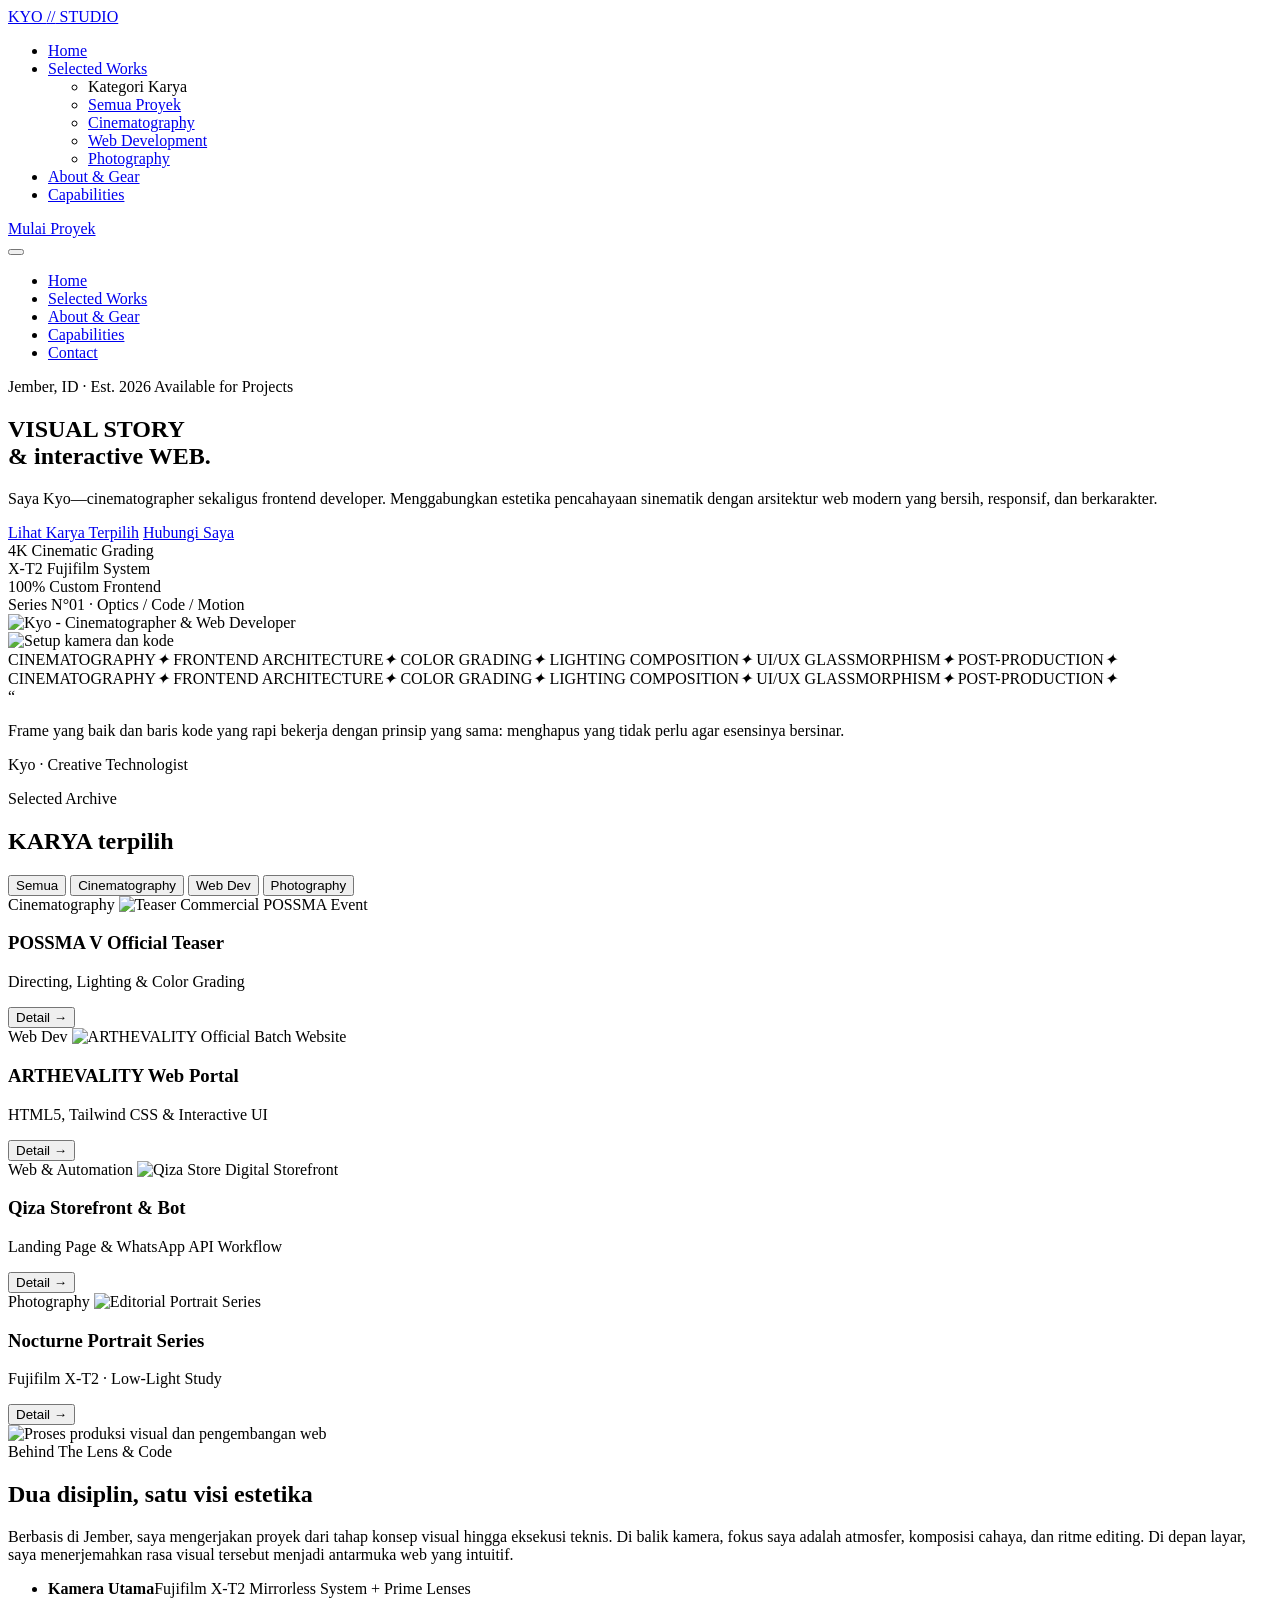
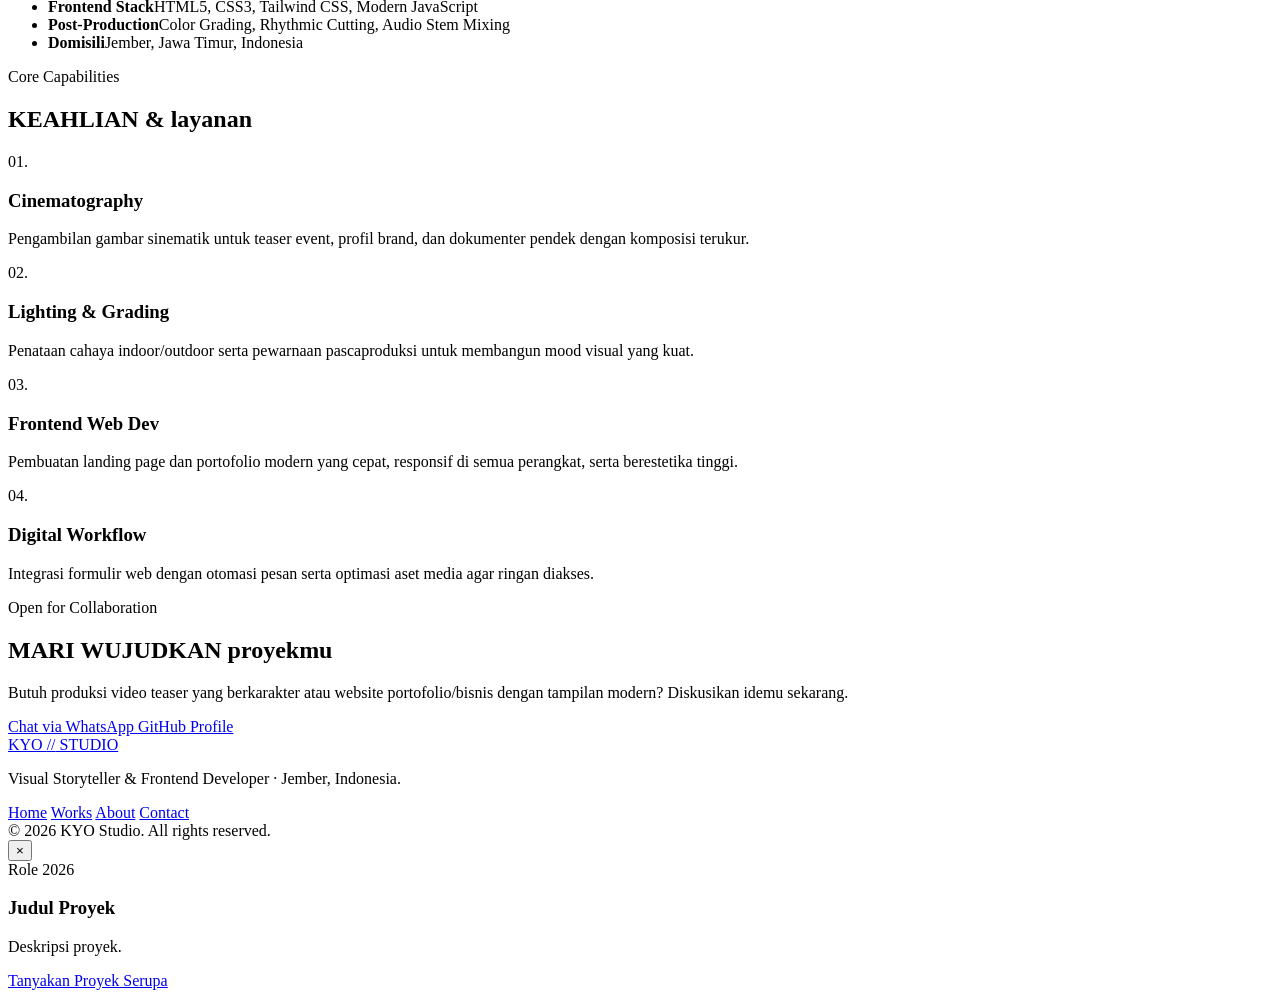
==== index.html @ a4c57d9c "Update index.html" ====
<!DOCTYPE html>
<html lang="id" class="scroll-smooth">
<head>
    <meta charset="UTF-8">
    <meta name="viewport" content="width=device-width, initial-scale=1.0">
    <title>KYO — Cinematographer &amp; Frontend Developer</title>
    <meta name="description" content="Portofolio resmi Kyo. Visual storyteller, sinematografer, dan frontend web developer berbasis di Jember, Indonesia.">
    <meta name="theme-color" content="#1e293b">

    <!-- Google Fonts: Anton, Cormorant Garamond, Plus Jakarta Sans & Space Mono -->
    <link rel="preconnect" href="https://fonts.googleapis.com">
    <link rel="preconnect" href="https://fonts.gstatic.com" crossorigin>
    <link href="https://fonts.googleapis.com/css2?family=Anton&family=Cormorant+Garamond:ital,wght@0,500;0,600;1,500&family=Plus+Jakarta+Sans:wght@300;400;500;600;700&family=Space+Mono:wght@400;700&display=swap" rel="stylesheet">
    
    <link rel="stylesheet" href="assets/style.css">
</head>
<body>

    <!-- Scroll Progress -->
    <div class="scroll-progress" id="scrollProgress" aria-hidden="true"></div>

    <!-- HEADER (Editorial Dropdown + Glassmorphism) -->
    <header class="site-header" id="siteHeader">
        <div class="container header-inner">
            <a href="#home" class="brand">KYO <span>//</span> STUDIO</a>

            <nav class="main-nav" aria-label="Navigasi Utama">
                <ul class="nav-list">
                    <li class="nav-item"><a class="nav-link" href="#home">Home</a></li>
                    <li class="nav-item has-drop">
                        <a class="nav-link" href="#works" aria-haspopup="true">Selected Works <span class="caret"></span></a>
                        <ul class="dropdown">
                            <li class="drop-label">Kategori Karya</li>
                            <li><a href="#works" data-filter-link="all">Semua Proyek</a></li>
                            <li><a href="#works" data-filter-link="cinema">Cinematography</a></li>
                            <li><a href="#works" data-filter-link="web">Web Development</a></li>
                            <li><a href="#works" data-filter-link="photo">Photography</a></li>
                        </ul>
                    </li>
                    <li class="nav-item"><a class="nav-link" href="#about">About &amp; Gear</a></li>
                    <li class="nav-item"><a class="nav-link" href="#capabilities">Capabilities</a></li>
                </ul>
                <a href="#contact" class="nav-cta">Mulai Proyek</a>
            </nav>

            <button class="menu-toggle" id="menuToggle" aria-label="Buka menu" aria-expanded="false">
                <span class="bar"></span><span class="bar"></span><span class="bar"></span>
            </button>
        </div>
    </header>

    <!-- MOBILE NAV -->
    <nav class="mobile-nav" id="mobileNav" aria-label="Navigasi Mobile">
        <ul>
            <li><a class="m-link" href="#home">Home</a></li>
            <li><a class="m-link" href="#works">Selected Works</a></li>
            <li><a class="m-link" href="#about">About &amp; Gear</a></li>
            <li><a class="m-link" href="#capabilities">Capabilities</a></li>
            <li><a class="m-link" href="#contact">Contact</a></li>
        </ul>
    </nav>

    <main>
        <!-- HERO SECTION (Perpaduan Editorial Split Lumen + Bold Display HYPRLUV) -->
        <section class="hero" id="home">
            <div class="container hero-grid">
                <div class="hero-copy-col reveal">
                    <div class="hero-badges">
                        <span class="eyebrow">Jember, ID &middot; Est. 2026</span>
                        <span class="sticker">Available for Projects</span>
                    </div>

                    <h1 class="hero-title">
                        VISUAL <span class="accent-fill">STORY</span><br>
                        <span class="editorial-italic">&amp; interactive</span> WEB.
                    </h1>

                    <p class="lede hero-desc">
                        Saya Kyo—cinematographer sekaligus frontend developer. Menggabungkan estetika pencahayaan sinematik dengan arsitektur web modern yang bersih, responsif, dan berkarakter.
                    </p>

                    <div class="hero-actions">
                        <a href="#works" class="btn btn-solid">Lihat Karya Terpilih</a>
                        <a href="#contact" class="btn btn-ghost">Hubungi Saya</a>
                    </div>

                    <div class="hero-stats">
                        <div class="stat-item">
                            <span class="stat-num">4K</span>
                            <span class="stat-label">Cinematic Grading</span>
                        </div>
                        <div class="stat-item">
                            <span class="stat-num">X-T2</span>
                            <span class="stat-label">Fujifilm System</span>
                        </div>
                        <div class="stat-item">
                            <span class="stat-num">100%</span>
                            <span class="stat-label">Custom Frontend</span>
                        </div>
                    </div>
                </div>

                <!-- Overlapping Dual Frame ala Lumen // 80 -->
                <div class="hero-visual reveal">
                    <span class="hero-meta">Series N&deg;01 &middot; Optics / Code / Motion</span>
                    <div class="frame hero-img-main glass-panel">
                        <img src="images/profile.jpg" alt="Kyo - Cinematographer & Web Developer" loading="eager"
                             onerror="this.onerror=null;this.src='https://images.unsplash.com/photo-1507003211169-0a1dd7228f2d?auto=format&fit=crop&w=800&q=80'">
                    </div>
                    <div class="frame hero-img-detail glass-panel">
                        <img src="images/gear-detail.jpg" alt="Setup kamera dan kode" loading="lazy"
                             onerror="this.onerror=null;this.src='https://images.unsplash.com/photo-1516035069371-29a1b244cc32?auto=format&fit=crop&w=600&q=80'">
                    </div>
                </div>
            </div>

            <!-- Bold Marquee Ticker ala HYPRLUV -->
            <div class="marquee" aria-hidden="true">
                <div class="marquee-track">
                    <div class="marquee-group">
                        <span>CINEMATOGRAPHY</span><i>&#10022;</i>
                        <span>FRONTEND ARCHITECTURE</span><i>&#10022;</i>
                        <span>COLOR GRADING</span><i>&#10022;</i>
                        <span>LIGHTING COMPOSITION</span><i>&#10022;</i>
                        <span>UI/UX GLASSMORPHISM</span><i>&#10022;</i>
                        <span>POST-PRODUCTION</span><i>&#10022;</i>
                    </div>
                    <div class="marquee-group">
                        <span>CINEMATOGRAPHY</span><i>&#10022;</i>
                        <span>FRONTEND ARCHITECTURE</span><i>&#10022;</i>
                        <span>COLOR GRADING</span><i>&#10022;</i>
                        <span>LIGHTING COMPOSITION</span><i>&#10022;</i>
                        <span>UI/UX GLASSMORPHISM</span><i>&#10022;</i>
                        <span>POST-PRODUCTION</span><i>&#10022;</i>
                    </div>
                </div>
            </div>
        </section>

        <!-- PHILOSOPHY QUOTE OVER DIAGONAL BAND (Lumen // 80) -->
        <section class="band band-quote">
            <div class="container reveal">
                <span class="quote-mark">&ldquo;</span>
                <p class="big-quote">
                    Frame yang baik dan baris kode yang rapi bekerja dengan prinsip yang sama: <span class="editorial-italic highlight-text">menghapus yang tidak perlu agar esensinya bersinar.</span>
                </p>
                <p class="quote-attr">Kyo &middot; Creative Technologist</p>
            </div>
        </section>

        <!-- SELECTED WORKS / SHOWCASE -->
        <section class="section" id="works">
            <div class="container">
                <div class="section-head reveal">
                    <div>
                        <span class="eyebrow">Selected Archive</span>
                        <h2 class="section-title">KARYA <span class="editorial-italic">terpilih</span></h2>
                    </div>

                    <!-- Filter Tabs -->
                    <div class="filters" role="tablist" aria-label="Filter karya">
                        <button class="chip is-active" data-filter="all" role="tab" aria-selected="true">Semua</button>
                        <button class="chip" data-filter="cinema" role="tab" aria-selected="false">Cinematography</button>
                        <button class="chip" data-filter="web" role="tab" aria-selected="false">Web Dev</button>
                        <button class="chip" data-filter="photo" role="tab" aria-selected="false">Photography</button>
                    </div>
                </div>

                <div class="product-grid" id="worksGrid">
                    <!-- Karya 1 -->
                    <article class="product-card glass-card reveal" data-cat="cinema">
                        <div class="frame">
                            <span class="card-badge">Cinematography</span>
                            <img src="images/project-teaser.jpg" alt="Teaser Commercial POSSMA Event" loading="lazy"
                                 onerror="this.onerror=null;this.src='https://images.unsplash.com/photo-1536240478700-b869070f9279?auto=format&fit=crop&w=900&q=80'">
                        </div>
                        <div class="product-info">
                            <div>
                                <h3 class="product-name">POSSMA V Official Teaser</h3>
                                <p class="product-cat">Directing, Lighting &amp; Color Grading</p>
                            </div>
                            <button class="detail-btn" data-title="POSSMA V Official Teaser" data-role="Director of Photography &amp; Editor" data-year="2026" data-desc="Produksi video promosi sinematik untuk Pekan Olahraga dan Seni Santri Ma'had. Menggunakan pencahayaan kontras tinggi dan color grading moody.">Detail &rarr;</button>
                        </div>
                    </article>

                    <!-- Karya 2 -->
                    <article class="product-card glass-card reveal" data-cat="web">
                        <div class="frame">
                            <span class="card-badge">Web Dev</span>
                            <img src="images/project-web.jpg" alt="ARTHEVALITY Official Batch Website" loading="lazy"
                                 onerror="this.onerror=null;this.src='https://images.unsplash.com/photo-1555066931-4365d14bab8c?auto=format&fit=crop&w=900&q=80'">
                        </div>
                        <div class="product-info">
                            <div>
                                <h3 class="product-name">ARTHEVALITY Web Portal</h3>
                                <p class="product-cat">HTML5, Tailwind CSS &amp; Interactive UI</p>
                            </div>
                            <button class="detail-btn" data-title="ARTHEVALITY Web Portal" data-role="Lead Frontend Developer" data-year="2026" data-desc="Website resmi angkatan ke-8 MANPK Jember. Dibangun dengan layout responsif cepat, galeri interaktif, dan tipografi editorial.">Detail &rarr;</button>
                        </div>
                    </article>

                    <!-- Karya 3 -->
                    <article class="product-card glass-card reveal" data-cat="web">
                        <div class="frame">
                            <span class="card-badge">Web &amp; Automation</span>
                            <img src="images/project-qiza.jpg" alt="Qiza Store Digital Storefront" loading="lazy"
                                 onerror="this.onerror=null;this.src='https://images.unsplash.com/photo-1526374965328-7f61d4dc18c5?auto=format&fit=crop&w=900&q=80'">
                        </div>
                        <div class="product-info">
                            <div>
                                <h3 class="product-name">Qiza Storefront &amp; Bot</h3>
                                <p class="product-cat">Landing Page &amp; WhatsApp API Workflow</p>
                            </div>
                            <button class="detail-btn" data-title="Qiza Storefront &amp; Bot" data-role="Fullstack Web &amp; Automation" data-year="2026" data-desc="Platform etalase produk digital dengan sistem formulir pemesanan yang terhubung langsung ke otomasi WhatsApp Bot.">Detail &rarr;</button>
                        </div>
                    </article>

                    <!-- Karya 4 -->
                    <article class="product-card glass-card reveal" data-cat="photo">
                        <div class="frame">
                            <span class="card-badge">Photography</span>
                            <img src="images/project-photo.jpg" alt="Editorial Portrait Series" loading="lazy"
                                 onerror="this.onerror=null;this.src='https://images.unsplash.com/photo-1516035069371-29a1b244cc32?auto=format&fit=crop&w=900&q=80'">
                        </div>
                        <div class="product-info">
                            <div>
                                <h3 class="product-name">Nocturne Portrait Series</h3>
                                <p class="product-cat">Fujifilm X-T2 &middot; Low-Light Study</p>
                            </div>
                            <button class="detail-btn" data-title="Nocturne Portrait Series" data-role="Photographer &amp; Retoucher" data-year="2026" data-desc="Eksplorasi pencahayaan dramatis pada malam hari menggunakan simulasi film Fujifilm X-T2 tanpa lampu kilat berlebih.">Detail &rarr;</button>
                        </div>
                    </article>
                </div>
            </div>
        </section>

        <!-- ABOUT & SPLIT FEATURE (Lumen // 80) -->
        <section class="band band-about" id="about">
            <div class="container split">
                <div class="frame split-frame glass-panel reveal">
                    <img src="images/studio-work.jpg" alt="Proses produksi visual dan pengembangan web" loading="lazy"
                         onerror="this.onerror=null;this.src='https://images.unsplash.com/photo-1498050108023-c5249f4df085?auto=format&fit=crop&w=900&q=80'">
                </div>
                <div class="split-content reveal">
                    <span class="eyebrow">Behind The Lens &amp; Code</span>
                    <h2 class="section-title">Dua disiplin, <span class="editorial-italic">satu visi estetika</span></h2>
                    <p class="lede">
                        Berbasis di Jember, saya mengerjakan proyek dari tahap konsep visual hingga eksekusi teknis. Di balik kamera, fokus saya adalah atmosfer, komposisi cahaya, dan ritme editing. Di depan layar, saya menerjemahkan rasa visual tersebut menjadi antarmuka web yang intuitif.
                    </p>

                    <ul class="provenance-list">
                        <li><strong>Kamera Utama</strong><span>Fujifilm X-T2 Mirrorless System + Prime Lenses</span></li>
                        <li><strong>Frontend Stack</strong><span>HTML5, CSS3, Tailwind CSS, Modern JavaScript</span></li>
                        <li><strong>Post-Production</strong><span>Color Grading, Rhythmic Cutting, Audio Stem Mixing</span></li>
                        <li><strong>Domisili</strong><span>Jember, Jawa Timur, Indonesia</span></li>
                    </ul>
                </div>
            </div>
        </section>

        <!-- CAPABILITIES 4-COLUMN STRIP (Lumen Materials Grid + HYPRLUV Border Style) -->
        <section class="section" id="capabilities">
            <div class="container">
                <div class="section-head reveal">
                    <div>
                        <span class="eyebrow">Core Capabilities</span>
                        <h2 class="section-title">KEAHLIAN <span class="editorial-italic">&amp; layanan</span></h2>
                    </div>
                </div>

                <div class="materials-grid glass-panel reveal">
                    <div class="material-cell">
                        <span class="material-num">01.</span>
                        <h3>Cinematography</h3>
                        <p>Pengambilan gambar sinematik untuk teaser event, profil brand, dan dokumenter pendek dengan komposisi terukur.</p>
                    </div>
                    <div class="material-cell">
                        <span class="material-num">02.</span>
                        <h3>Lighting &amp; Grading</h3>
                        <p>Penataan cahaya indoor/outdoor serta pewarnaan pascaproduksi untuk membangun mood visual yang kuat.</p>
                    </div>
                    <div class="material-cell">
                        <span class="material-num">03.</span>
                        <h3>Frontend Web Dev</h3>
                        <p>Pembuatan landing page dan portofolio modern yang cepat, responsif di semua perangkat, serta berestetika tinggi.</p>
                    </div>
                    <div class="material-cell">
                        <span class="material-num">04.</span>
                        <h3>Digital Workflow</h3>
                        <p>Integrasi formulir web dengan otomasi pesan serta optimasi aset media agar ringan diakses.</p>
                    </div>
                </div>
            </div>
        </section>

        <!-- CONTACT SECTION -->
        <section class="section" id="contact">
            <div class="container">
                <div class="contact-box glass-panel reveal">
                    <span class="sticker">Open for Collaboration</span>
                    <h2 class="contact-title">MARI WUJUDKAN <span class="editorial-italic">proyekmu</span></h2>
                    <p class="lede contact-desc">
                        Butuh produksi video teaser yang berkarakter atau website portofolio/bisnis dengan tampilan modern? Diskusikan idemu sekarang.
                    </p>
                    <div class="contact-actions">
                        <a href="https://wa.me/6281234567890?text=Halo%20Kyo%2C%20saya%20tertarik%20untuk%20berkolaborasi" target="_blank" rel="noopener" class="btn btn-solid">
                            Chat via WhatsApp
                        </a>
                        <a href="https://github.com/Rizztechno" target="_blank" rel="noopener" class="btn btn-ghost">
                            GitHub Profile
                        </a>
                    </div>
                </div>
            </div>
        </section>
    </main>

    <!-- FOOTER -->
    <footer class="site-footer">
        <div class="container footer-inner">
            <div class="footer-brand">
                <a href="#home" class="brand">KYO <span>//</span> STUDIO</a>
                <p>Visual Storyteller &amp; Frontend Developer &middot; Jember, Indonesia.</p>
            </div>
            <div class="footer-links">
                <a href="#home">Home</a>
                <a href="#works">Works</a>
                <a href="#about">About</a>
                <a href="#contact">Contact</a>
            </div>
            <div class="footer-copy">
                &copy; <span id="year"></span> KYO Studio. All rights reserved.
            </div>
        </div>
    </footer>

    <!-- MODAL DETAIL PROYEK -->
    <div class="modal-backdrop" id="projectModal" aria-hidden="true">
        <div class="modal-card glass-panel" role="dialog" aria-modal="true" aria-labelledby="modalTitle">
            <button class="modal-close" id="modalClose" aria-label="Tutup detail">&times;</button>
            <div class="modal-meta">
                <span class="eyebrow" id="modalRole">Role</span>
                <span class="mono-year" id="modalYear">2026</span>
            </div>
            <h3 class="modal-title" id="modalTitle">Judul Proyek</h3>
            <p class="modal-desc" id="modalDesc">Deskripsi proyek.</p>
            <div class="modal-footer">
                <a href="#contact" class="btn btn-solid btn-sm" id="modalCta">Tanyakan Proyek Serupa</a>
            </div>
        </div>
    </div>

    <script src="assets/script.js"></script>
</body>
</html>
---- assets/style.css ----
/* ---------- Hamburger ---------- */
.hamburger-line {
  width: 30px;
  height: 2px;
  margin: 8px 0;
  display: block;
  background-color: #0f172a;
}
.dark .hamburger-line { background-color: #ffffff; }

#hamburger.hamburger-active .hamburger-line:nth-child(1) { transform: rotate(45deg); }
#hamburger.hamburger-active .hamburger-line:nth-child(2) { transform: scale(0); }
#hamburger.hamburger-active .hamburger-line:nth-child(3) { transform: rotate(-45deg); }

/* ---------- Navbar sticky ---------- */
.navbar-fixed {
  position: fixed;
  z-index: 9999;
  background-color: rgba(255, 255, 255, 0.7);
  backdrop-filter: blur(5px);
  box-shadow: inset 0 -1px 0 0 rgba(0, 0, 0, 0.2);
}
.dark .navbar-fixed {
  background-color: rgba(15, 23, 42, 0.7);
  box-shadow: inset 0 -1px 0 0 rgba(255, 255, 255, 0.2);
}
.navbar-fixed #nav-menu a.nav-link { }
.navbar-fixed .py-6 { padding-top: 1rem; padding-bottom: 1rem; }

/* Indikator navigasi aktif */
.nav-link.is-active { color: #14b8a6; font-weight: 600; }

/* ---------- Dark mode toggle ---------- */
#dark-toggle:checked ~ label div.toggle-circle { transform: translateX(100%); }

/* ---------- Portfolio cards ---------- */
.project-card { transition: transform 0.35s ease, box-shadow 0.35s ease; }
.project-card:hover { transform: translateY(-6px); box-shadow: 0 20px 40px -12px rgba(15, 23, 42, 0.25); }
.project-card .thumb img { transition: transform 0.6s ease; }
.project-card:hover .thumb img { transform: scale(1.06); }
.project-card .thumb-overlay {
  background: linear-gradient(to top, rgba(15, 23, 42, 0.55), transparent 60%);
  opacity: 0;
  transition: opacity 0.35s ease;
}
.project-card:hover .thumb-overlay { opacity: 1; }

.thumb-placeholder {
  background: linear-gradient(135deg, rgba(20, 184, 166, 0.25), rgba(20, 184, 166, 0.08));
}

/* ---------- Social & contact ---------- */
.social-icon {
  display: inline-flex;
  align-items: center;
  justify-content: center;
  width: 2.75rem;
  height: 2.75rem;
  border-radius: 9999px;
  border: 1px solid #64748b;
  color: #64748b;
  font-size: 1.15rem;
  transition: all 0.3s ease;
}
.social-icon:hover { background: #14b8a6; border-color: #14b8a6; color: #fff; transform: translateY(-3px); }

.contact-card {
  display: block;
  text-align: center;
  padding: 2rem 1.5rem;
  border-radius: 0.75rem;
  background: #fff;
  box-shadow: 0 4px 6px -1px rgba(0, 0, 0, 0.1), 0 2px 4px -2px rgba(0, 0, 0, 0.1);
  transition: transform 0.3s ease, box-shadow 0.3s ease;
}
.dark .contact-card { background: #0f172a; }
.contact-card:hover { transform: translateY(-6px); box-shadow: 0 20px 25px -5px rgba(0, 0, 0, 0.15); }
.contact-icon {
  display: inline-flex;
  align-items: center;
  justify-content: center;
  width: 3.5rem;
  height: 3.5rem;
  margin-bottom: 1rem;
  border-radius: 9999px;
  background: rgba(20, 184, 166, 0.1);
  color: #14b8a6;
  font-size: 1.6rem;
  transition: all 0.3s ease;
}
.contact-card:hover .contact-icon { background: #14b8a6; color: #fff; }

.footer-social {
  display: inline-flex;
  align-items: center;
  justify-content: center;
  width: 2.5rem;
  height: 2.5rem;
  border-radius: 9999px;
  border: 1px solid #64748b;
  color: #64748b;
  transition: all 0.3s ease;
}
.footer-social:hover { background: #14b8a6; border-color: #14b8a6; color: #fff; }

/* ---------- Scroll reveal ---------- */
[data-reveal] {
  opacity: 0;
  transform: translateY(24px);
  transition: opacity 0.7s ease, transform 0.7s ease;
}
[data-reveal].is-visible { opacity: 1; transform: none; }

@media (prefers-reduced-motion: reduce) {
  [data-reveal] { opacity: 1; transform: none; transition: none; }
  .project-card, .project-card .thumb img { transition: none; }
}

/* Offset untuk anchor agar tidak tertutup navbar sticky */
section[id] { scroll-margin-top: 1rem; }
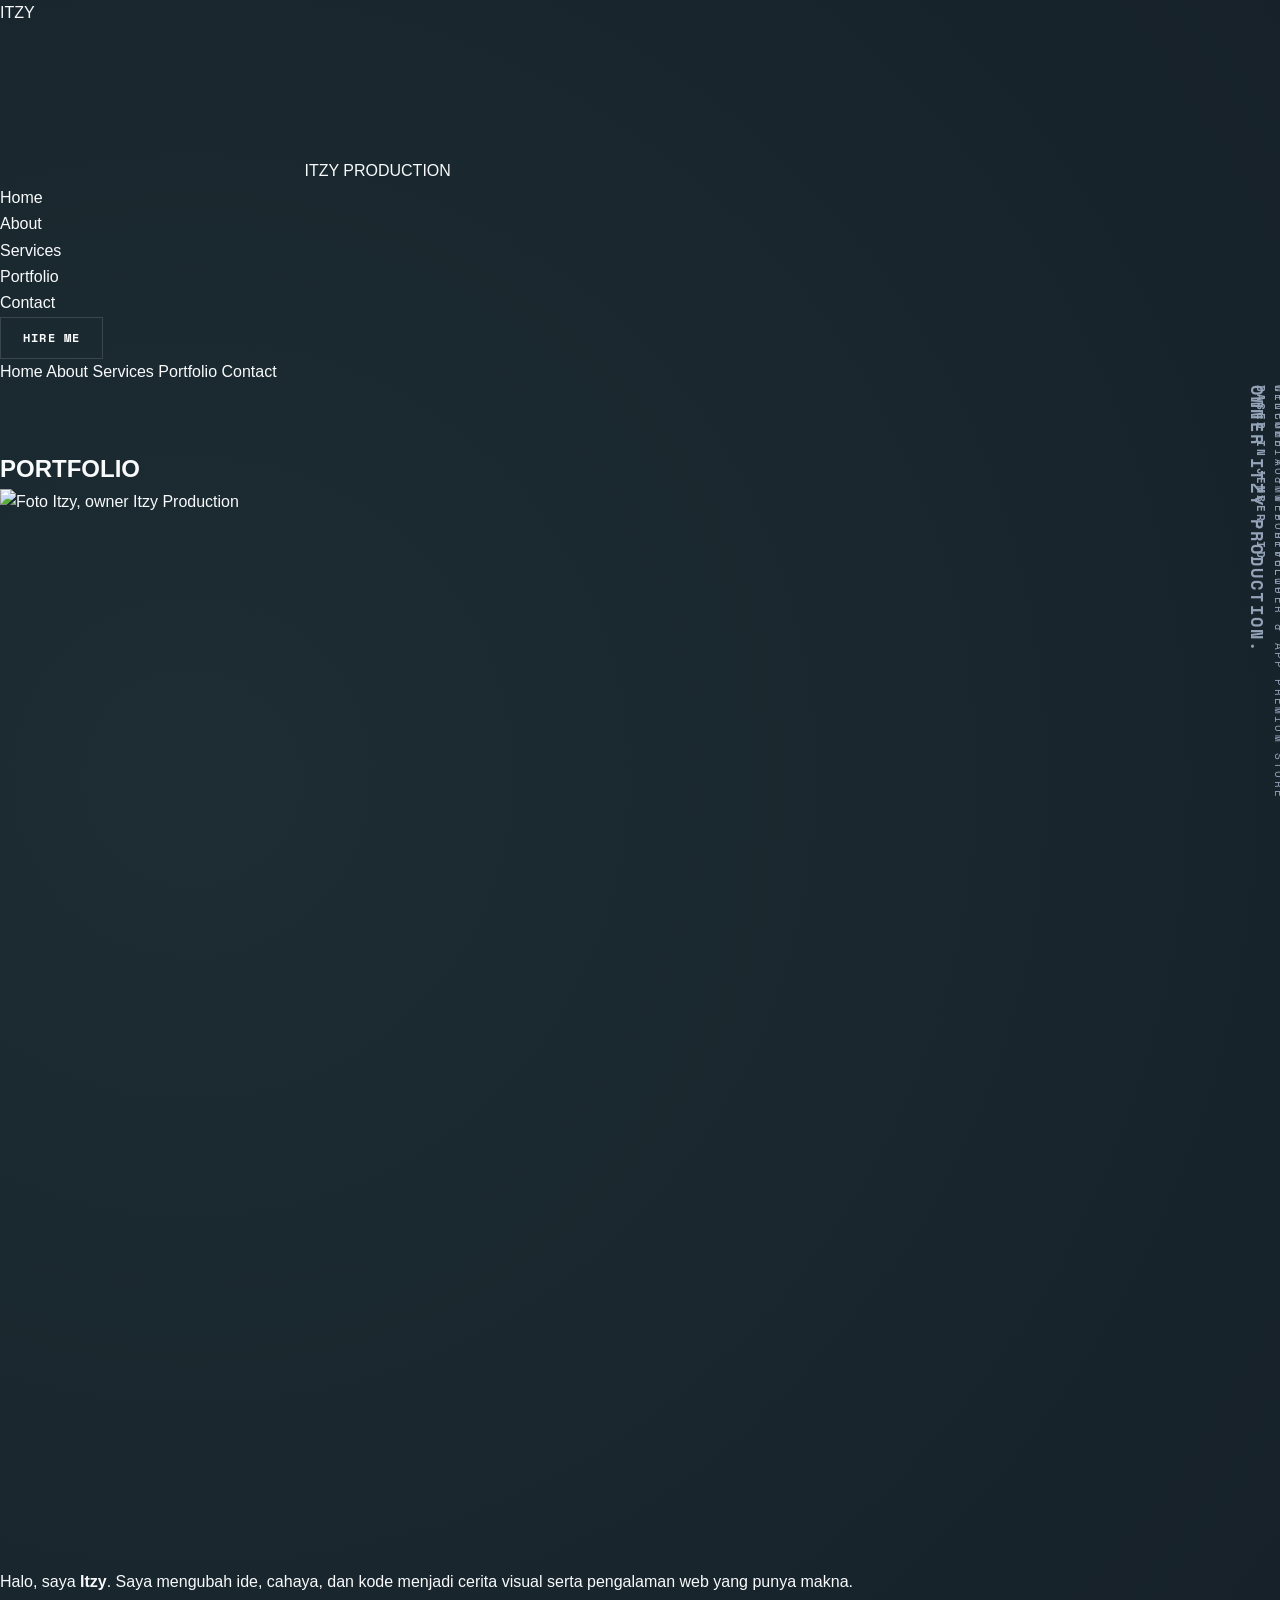
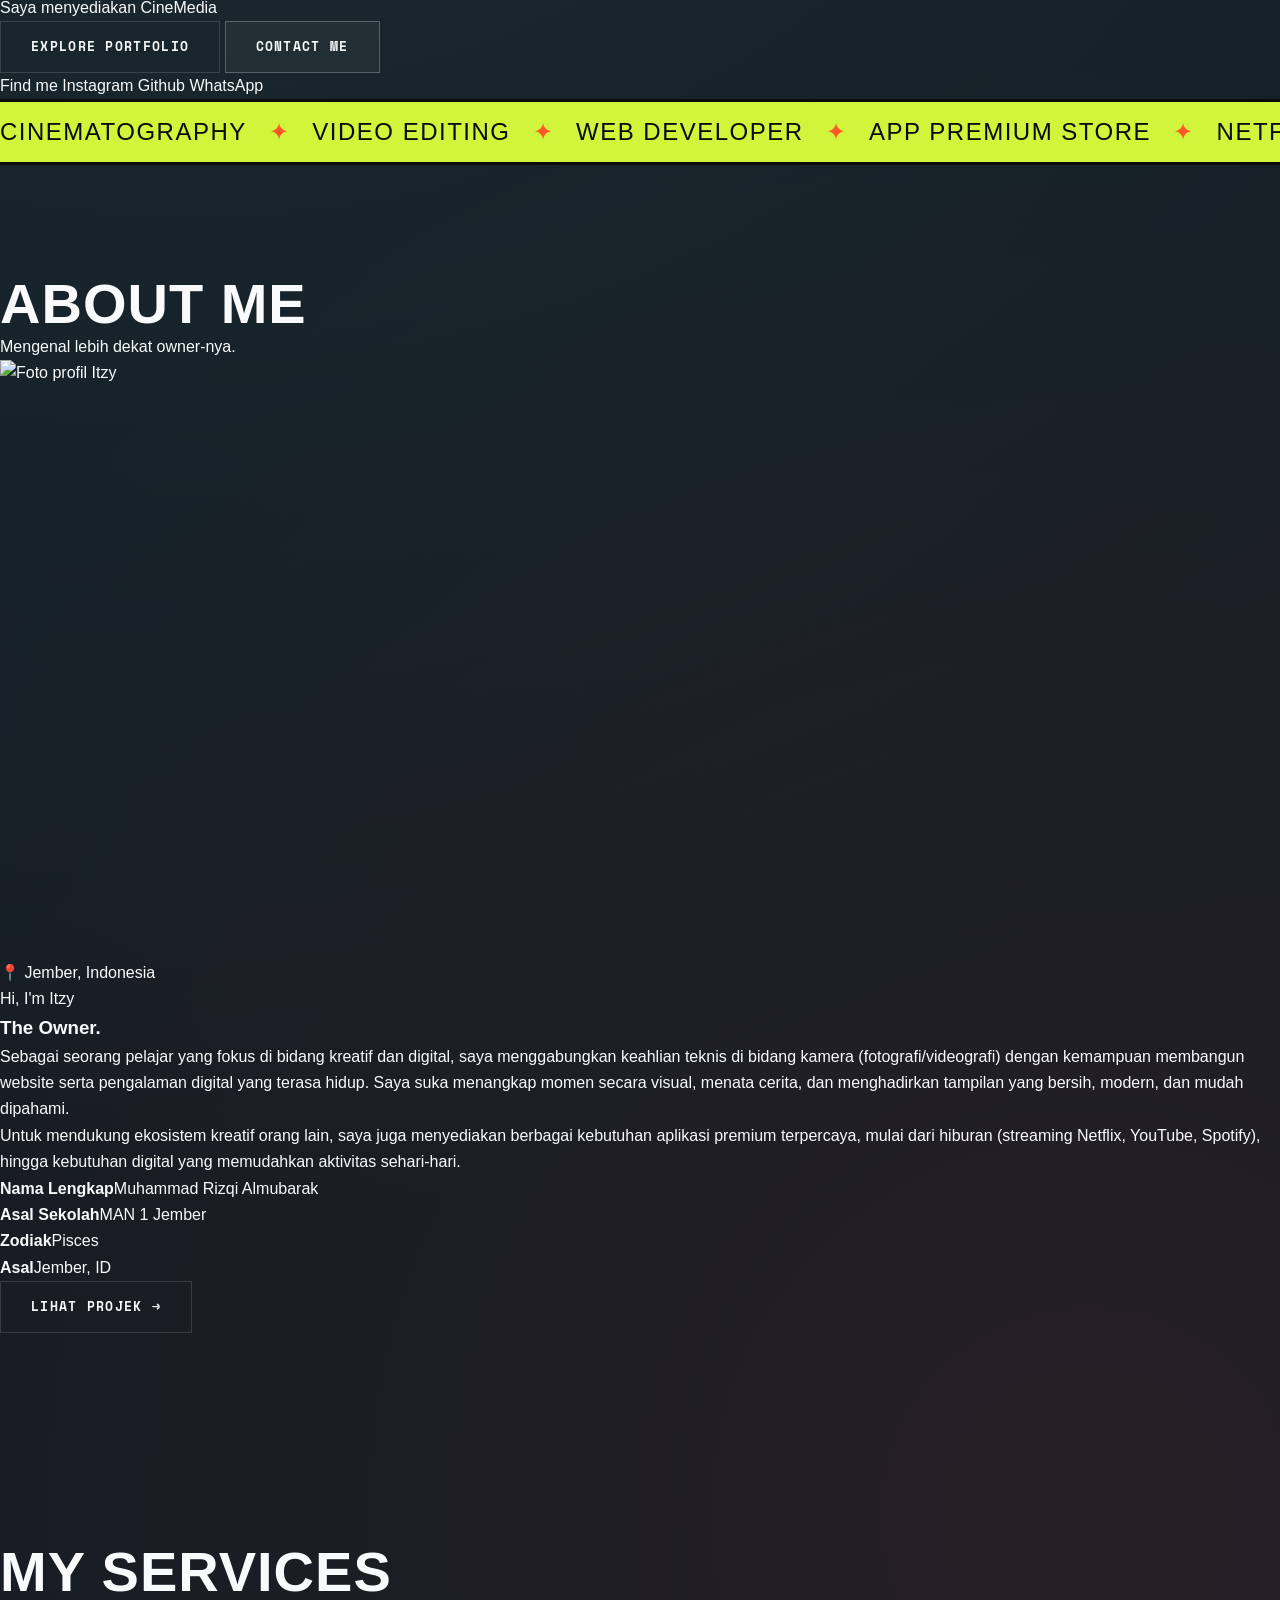
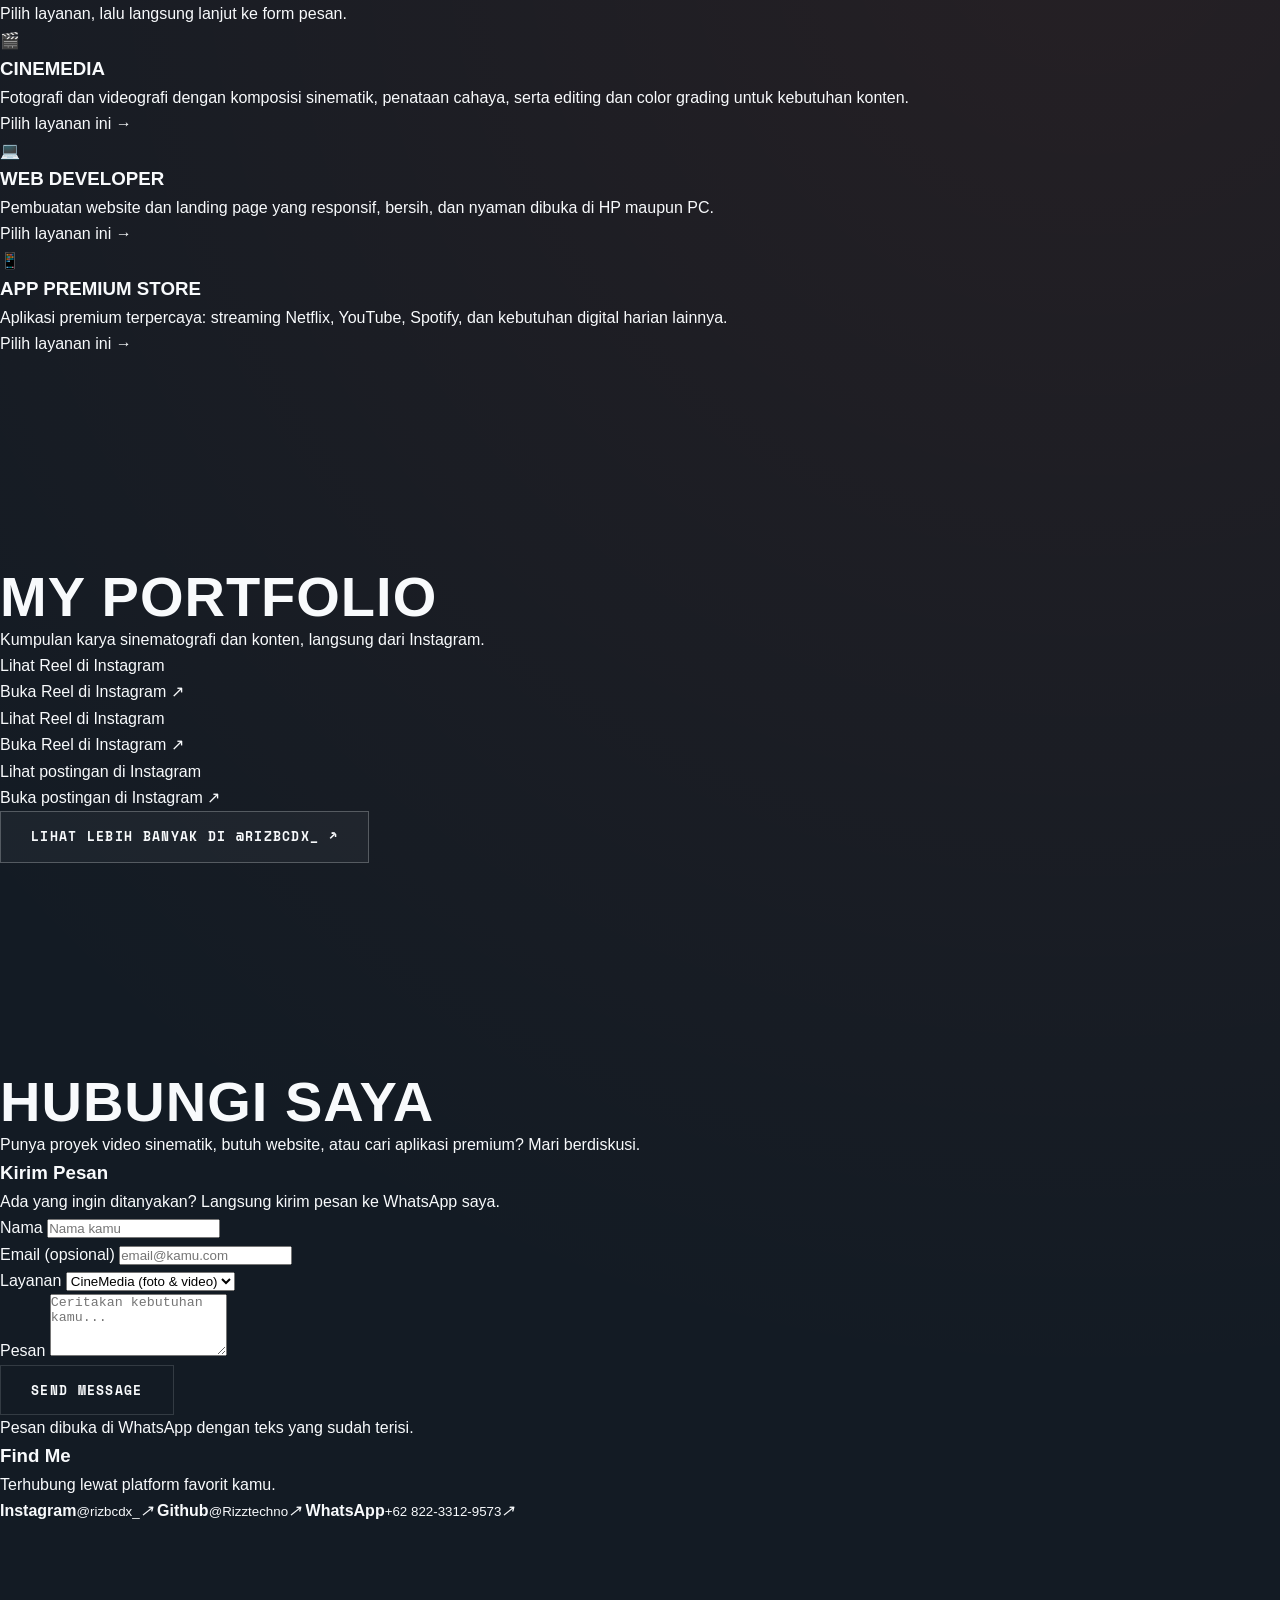
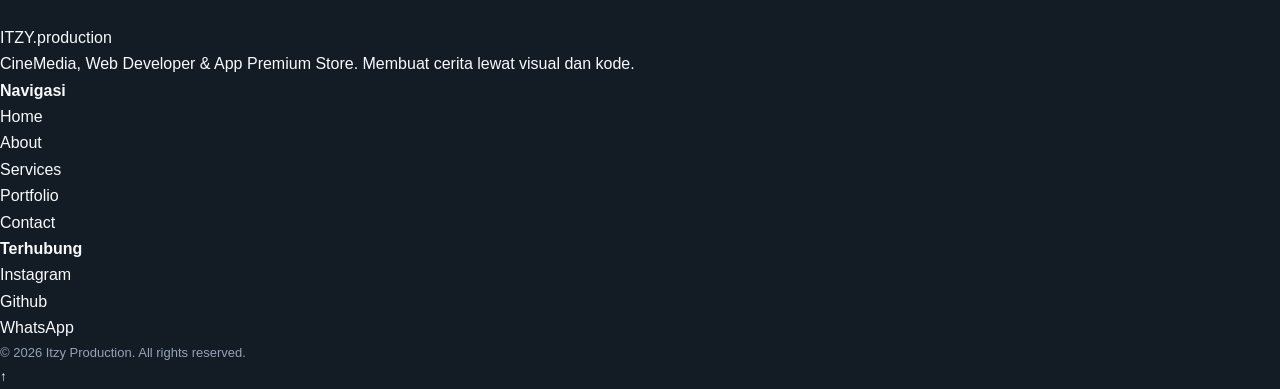
==== commit 1705831e: "Update print statement from 'Hello' to 'Goodbye'" ====
--- a/index.html
+++ b/index.html
@@ -1,355 +1,313 @@
 <!DOCTYPE html>
-<html lang="id" class="scroll-smooth">
+<html lang="id">
 <head>
     <meta charset="UTF-8">
     <meta name="viewport" content="width=device-width, initial-scale=1.0">
-    <title>KYO — Cinematographer &amp; Frontend Developer</title>
-    <meta name="description" content="Portofolio resmi Kyo. Visual storyteller, sinematografer, dan frontend web developer berbasis di Jember, Indonesia.">
-    <meta name="theme-color" content="#1e293b">
-
-    <!-- Google Fonts: Anton, Cormorant Garamond, Plus Jakarta Sans & Space Mono -->
+    <title>Itzy Production — CineMedia, Web Developer & App Premium Store</title>
+    <meta name="description" content="Itzy Production: fotografi & videografi, pembuatan website, dan layanan aplikasi premium. Based in Jember, ID.">
+    <meta name="theme-color" content="#050510">
+
     <link rel="preconnect" href="https://fonts.googleapis.com">
     <link rel="preconnect" href="https://fonts.gstatic.com" crossorigin>
-    <link href="https://fonts.googleapis.com/css2?family=Anton&family=Cormorant+Garamond:ital,wght@0,500;0,600;1,500&family=Plus+Jakarta+Sans:wght@300;400;500;600;700&family=Space+Mono:wght@400;700&display=swap" rel="stylesheet">
-    
+    <link href="https://fonts.googleapis.com/css2?family=Bebas+Neue&family=Outfit:wght@400;500;600;700&family=Space+Mono:wght@400;700&display=swap" rel="stylesheet">
+
     <link rel="stylesheet" href="assets/style.css">
+    <noscript><style>.loader{display:none}.reveal{opacity:1;transform:none}</style></noscript>
 </head>
 <body>
 
-    <!-- Scroll Progress -->
+    <!-- LOADING SCREEN -->
+    <div class="loader" id="loader" aria-hidden="true">
+        <div class="loader-inner">
+            <div class="loader-logo">ITZY</div>
+            <div class="loader-bar"></div>
+        </div>
+    </div>
+
     <div class="scroll-progress" id="scrollProgress" aria-hidden="true"></div>
 
-    <!-- HEADER (Editorial Dropdown + Glassmorphism) -->
-    <header class="site-header" id="siteHeader">
-        <div class="container header-inner">
-            <a href="#home" class="brand">KYO <span>//</span> STUDIO</a>
-
-            <nav class="main-nav" aria-label="Navigasi Utama">
-                <ul class="nav-list">
-                    <li class="nav-item"><a class="nav-link" href="#home">Home</a></li>
-                    <li class="nav-item has-drop">
-                        <a class="nav-link" href="#works" aria-haspopup="true">Selected Works <span class="caret"></span></a>
-                        <ul class="dropdown">
-                            <li class="drop-label">Kategori Karya</li>
-                            <li><a href="#works" data-filter-link="all">Semua Proyek</a></li>
-                            <li><a href="#works" data-filter-link="cinema">Cinematography</a></li>
-                            <li><a href="#works" data-filter-link="web">Web Development</a></li>
-                            <li><a href="#works" data-filter-link="photo">Photography</a></li>
-                        </ul>
-                    </li>
-                    <li class="nav-item"><a class="nav-link" href="#about">About &amp; Gear</a></li>
-                    <li class="nav-item"><a class="nav-link" href="#capabilities">Capabilities</a></li>
+    <!-- NAVBAR (pill + droplist) -->
+    <header class="nav-wrapper">
+        <nav class="pill-navbar" aria-label="Navigasi utama">
+            <a href="#home" class="pill-logo" aria-label="Itzy Production - beranda">
+                <span class="logo-frame">
+                    <video autoplay loop muted playsinline preload="metadata" poster="images/profile.jpg">
+                        <source src="images/logo-loop.mp4" type="video/mp4">
+                    </video>
+                </span>
+                <span>ITZY PRODUCTION</span>
+            </a>
+
+            <div class="pill-nav-right">
+                <ul class="pill-links">
+                    <li><a href="#home" data-link>Home</a></li>
+                    <li><a href="#about" data-link>About</a></li>
+                    <li><a href="#services" data-link>Services</a></li>
+                    <li><a href="#portfolio" data-link>Portfolio</a></li>
+                    <li><a href="#contact" data-link>Contact</a></li>
                 </ul>
-                <a href="#contact" class="nav-cta">Mulai Proyek</a>
-            </nav>
-
-            <button class="menu-toggle" id="menuToggle" aria-label="Buka menu" aria-expanded="false">
-                <span class="bar"></span><span class="bar"></span><span class="bar"></span>
-            </button>
-        </div>
+
+                <a href="#contact" class="btn btn-light btn-sm">Hire Me</a>
+
+                <button class="menu-toggle" id="menuToggle" aria-label="Buka menu" aria-expanded="false" aria-controls="dropdownMenu">
+                    <span></span><span></span>
+                </button>
+            </div>
+
+            <div class="dropdown-menu" id="dropdownMenu">
+                <a href="#home">Home</a>
+                <a href="#about">About</a>
+                <a href="#services">Services</a>
+                <a href="#portfolio">Portfolio</a>
+                <a href="#contact">Contact</a>
+            </div>
+        </nav>
     </header>
 
-    <!-- MOBILE NAV -->
-    <nav class="mobile-nav" id="mobileNav" aria-label="Navigasi Mobile">
-        <ul>
-            <li><a class="m-link" href="#home">Home</a></li>
-            <li><a class="m-link" href="#works">Selected Works</a></li>
-            <li><a class="m-link" href="#about">About &amp; Gear</a></li>
-            <li><a class="m-link" href="#capabilities">Capabilities</a></li>
-            <li><a class="m-link" href="#contact">Contact</a></li>
-        </ul>
-    </nav>
-
     <main>
-        <!-- HERO SECTION (Perpaduan Editorial Split Lumen + Bold Display HYPRLUV) -->
+        <!-- ================= HERO ================= -->
         <section class="hero" id="home">
-            <div class="container hero-grid">
-                <div class="hero-copy-col reveal">
-                    <div class="hero-badges">
-                        <span class="eyebrow">Jember, ID &middot; Est. 2026</span>
-                        <span class="sticker">Available for Projects</span>
-                    </div>
-
-                    <h1 class="hero-title">
-                        VISUAL <span class="accent-fill">STORY</span><br>
-                        <span class="editorial-italic">&amp; interactive</span> WEB.
-                    </h1>
-
-                    <p class="lede hero-desc">
-                        Saya Kyo—cinematographer sekaligus frontend developer. Menggabungkan estetika pencahayaan sinematik dengan arsitektur web modern yang bersih, responsif, dan berkarakter.
-                    </p>
-
-                    <div class="hero-actions">
-                        <a href="#works" class="btn btn-solid">Lihat Karya Terpilih</a>
-                        <a href="#contact" class="btn btn-ghost">Hubungi Saya</a>
-                    </div>
-
-                    <div class="hero-stats">
-                        <div class="stat-item">
-                            <span class="stat-num">4K</span>
-                            <span class="stat-label">Cinematic Grading</span>
-                        </div>
-                        <div class="stat-item">
-                            <span class="stat-num">X-T2</span>
-                            <span class="stat-label">Fujifilm System</span>
-                        </div>
-                        <div class="stat-item">
-                            <span class="stat-num">100%</span>
-                            <span class="stat-label">Custom Frontend</span>
-                        </div>
-                    </div>
-                </div>
-
-                <!-- Overlapping Dual Frame ala Lumen // 80 -->
-                <div class="hero-visual reveal">
-                    <span class="hero-meta">Series N&deg;01 &middot; Optics / Code / Motion</span>
-                    <div class="frame hero-img-main glass-panel">
-                        <img src="images/profile.jpg" alt="Kyo - Cinematographer & Web Developer" loading="eager"
-                             onerror="this.onerror=null;this.src='https://images.unsplash.com/photo-1507003211169-0a1dd7228f2d?auto=format&fit=crop&w=800&q=80'">
-                    </div>
-                    <div class="frame hero-img-detail glass-panel">
-                        <img src="images/gear-detail.jpg" alt="Setup kamera dan kode" loading="lazy"
-                             onerror="this.onerror=null;this.src='https://images.unsplash.com/photo-1516035069371-29a1b244cc32?auto=format&fit=crop&w=600&q=80'">
-                    </div>
-                </div>
-            </div>
-
-            <!-- Bold Marquee Ticker ala HYPRLUV -->
+            <div class="hero-stage" id="heroStage">
+                <div class="hero-meta hero-meta-left reveal">
+                    <span class="mono-tag">Welcome to my portfolio</span>
+                    <h2>Owner Itzy Production.</h2>
+                </div>
+
+                <h1 class="giant-text" id="giantText" aria-label="Portfolio">PORTFOLIO</h1>
+
+                <div class="cutout">
+                    <img src="images/Pic.png" alt="Foto Itzy, owner Itzy Production" width="720" height="1080" fetchpriority="high"
+                         onerror="this.onerror=null;this.src='https://images.unsplash.com/photo-1507003211169-0a1dd7228f2d?auto=format&fit=crop&w=800&q=70'">
+                </div>
+
+                <div class="hero-meta hero-meta-right reveal">
+                    <p>CineMedia &amp; Web Developer &amp; App Premium Store</p>
+                    <strong>Based in Jember, ID</strong>
+                </div>
+            </div>
+
+            <div class="hero-intro reveal">
+                <p>Halo, saya <strong>Itzy</strong>. Saya mengubah ide, cahaya, dan kode menjadi cerita visual serta pengalaman web yang punya makna.</p>
+                <p class="typed-line">Saya menyediakan <span class="typed" id="typed">CineMedia</span></p>
+
+                <div class="hero-cta">
+                    <a href="#portfolio" class="btn btn-primary">Explore Portfolio</a>
+                    <a href="#contact" class="btn btn-ghost">Contact Me</a>
+                </div>
+
+                <div class="find-me">
+                    <span class="mono-tag find-label">Find me</span>
+                    <a class="social-pill" href="https://instagram.com/rizbcdx_" target="_blank" rel="noopener">Instagram</a>
+                    <a class="social-pill" href="https://github.com/Rizztechno" target="_blank" rel="noopener">Github</a>
+                    <a class="social-pill" href="https://wa.me/6282233129573" target="_blank" rel="noopener">WhatsApp</a>
+                </div>
+            </div>
+
+            <!-- MARQUEE -->
             <div class="marquee" aria-hidden="true">
                 <div class="marquee-track">
                     <div class="marquee-group">
-                        <span>CINEMATOGRAPHY</span><i>&#10022;</i>
-                        <span>FRONTEND ARCHITECTURE</span><i>&#10022;</i>
-                        <span>COLOR GRADING</span><i>&#10022;</i>
-                        <span>LIGHTING COMPOSITION</span><i>&#10022;</i>
-                        <span>UI/UX GLASSMORPHISM</span><i>&#10022;</i>
-                        <span>POST-PRODUCTION</span><i>&#10022;</i>
+                        <span>CINEMATOGRAPHY</span><i>✦</i>
+                        <span>VIDEO EDITING</span><i>✦</i>
+                        <span>WEB DEVELOPER</span><i>✦</i>
+                        <span>APP PREMIUM STORE</span><i>✦</i>
+                        <span>NETFLIX</span><i>✦</i>
+                        <span>YOUTUBE</span><i>✦</i>
+                        <span>SPOTIFY</span><i>✦</i>
                     </div>
                     <div class="marquee-group">
-                        <span>CINEMATOGRAPHY</span><i>&#10022;</i>
-                        <span>FRONTEND ARCHITECTURE</span><i>&#10022;</i>
-                        <span>COLOR GRADING</span><i>&#10022;</i>
-                        <span>LIGHTING COMPOSITION</span><i>&#10022;</i>
-                        <span>UI/UX GLASSMORPHISM</span><i>&#10022;</i>
-                        <span>POST-PRODUCTION</span><i>&#10022;</i>
-                    </div>
-                </div>
-            </div>
-        </section>
-
-        <!-- PHILOSOPHY QUOTE OVER DIAGONAL BAND (Lumen // 80) -->
-        <section class="band band-quote">
-            <div class="container reveal">
-                <span class="quote-mark">&ldquo;</span>
-                <p class="big-quote">
-                    Frame yang baik dan baris kode yang rapi bekerja dengan prinsip yang sama: <span class="editorial-italic highlight-text">menghapus yang tidak perlu agar esensinya bersinar.</span>
-                </p>
-                <p class="quote-attr">Kyo &middot; Creative Technologist</p>
-            </div>
-        </section>
-
-        <!-- SELECTED WORKS / SHOWCASE -->
-        <section class="section" id="works">
-            <div class="container">
-                <div class="section-head reveal">
-                    <div>
-                        <span class="eyebrow">Selected Archive</span>
-                        <h2 class="section-title">KARYA <span class="editorial-italic">terpilih</span></h2>
-                    </div>
-
-                    <!-- Filter Tabs -->
-                    <div class="filters" role="tablist" aria-label="Filter karya">
-                        <button class="chip is-active" data-filter="all" role="tab" aria-selected="true">Semua</button>
-                        <button class="chip" data-filter="cinema" role="tab" aria-selected="false">Cinematography</button>
-                        <button class="chip" data-filter="web" role="tab" aria-selected="false">Web Dev</button>
-                        <button class="chip" data-filter="photo" role="tab" aria-selected="false">Photography</button>
-                    </div>
-                </div>
-
-                <div class="product-grid" id="worksGrid">
-                    <!-- Karya 1 -->
-                    <article class="product-card glass-card reveal" data-cat="cinema">
-                        <div class="frame">
-                            <span class="card-badge">Cinematography</span>
-                            <img src="images/project-teaser.jpg" alt="Teaser Commercial POSSMA Event" loading="lazy"
-                                 onerror="this.onerror=null;this.src='https://images.unsplash.com/photo-1536240478700-b869070f9279?auto=format&fit=crop&w=900&q=80'">
-                        </div>
-                        <div class="product-info">
-                            <div>
-                                <h3 class="product-name">POSSMA V Official Teaser</h3>
-                                <p class="product-cat">Directing, Lighting &amp; Color Grading</p>
-                            </div>
-                            <button class="detail-btn" data-title="POSSMA V Official Teaser" data-role="Director of Photography &amp; Editor" data-year="2026" data-desc="Produksi video promosi sinematik untuk Pekan Olahraga dan Seni Santri Ma'had. Menggunakan pencahayaan kontras tinggi dan color grading moody.">Detail &rarr;</button>
-                        </div>
-                    </article>
-
-                    <!-- Karya 2 -->
-                    <article class="product-card glass-card reveal" data-cat="web">
-                        <div class="frame">
-                            <span class="card-badge">Web Dev</span>
-                            <img src="images/project-web.jpg" alt="ARTHEVALITY Official Batch Website" loading="lazy"
-                                 onerror="this.onerror=null;this.src='https://images.unsplash.com/photo-1555066931-4365d14bab8c?auto=format&fit=crop&w=900&q=80'">
-                        </div>
-                        <div class="product-info">
-                            <div>
-                                <h3 class="product-name">ARTHEVALITY Web Portal</h3>
-                                <p class="product-cat">HTML5, Tailwind CSS &amp; Interactive UI</p>
-                            </div>
-                            <button class="detail-btn" data-title="ARTHEVALITY Web Portal" data-role="Lead Frontend Developer" data-year="2026" data-desc="Website resmi angkatan ke-8 MANPK Jember. Dibangun dengan layout responsif cepat, galeri interaktif, dan tipografi editorial.">Detail &rarr;</button>
-                        </div>
-                    </article>
-
-                    <!-- Karya 3 -->
-                    <article class="product-card glass-card reveal" data-cat="web">
-                        <div class="frame">
-                            <span class="card-badge">Web &amp; Automation</span>
-                            <img src="images/project-qiza.jpg" alt="Qiza Store Digital Storefront" loading="lazy"
-                                 onerror="this.onerror=null;this.src='https://images.unsplash.com/photo-1526374965328-7f61d4dc18c5?auto=format&fit=crop&w=900&q=80'">
-                        </div>
-                        <div class="product-info">
-                            <div>
-                                <h3 class="product-name">Qiza Storefront &amp; Bot</h3>
-                                <p class="product-cat">Landing Page &amp; WhatsApp API Workflow</p>
-                            </div>
-                            <button class="detail-btn" data-title="Qiza Storefront &amp; Bot" data-role="Fullstack Web &amp; Automation" data-year="2026" data-desc="Platform etalase produk digital dengan sistem formulir pemesanan yang terhubung langsung ke otomasi WhatsApp Bot.">Detail &rarr;</button>
-                        </div>
-                    </article>
-
-                    <!-- Karya 4 -->
-                    <article class="product-card glass-card reveal" data-cat="photo">
-                        <div class="frame">
-                            <span class="card-badge">Photography</span>
-                            <img src="images/project-photo.jpg" alt="Editorial Portrait Series" loading="lazy"
-                                 onerror="this.onerror=null;this.src='https://images.unsplash.com/photo-1516035069371-29a1b244cc32?auto=format&fit=crop&w=900&q=80'">
-                        </div>
-                        <div class="product-info">
-                            <div>
-                                <h3 class="product-name">Nocturne Portrait Series</h3>
-                                <p class="product-cat">Fujifilm X-T2 &middot; Low-Light Study</p>
-                            </div>
-                            <button class="detail-btn" data-title="Nocturne Portrait Series" data-role="Photographer &amp; Retoucher" data-year="2026" data-desc="Eksplorasi pencahayaan dramatis pada malam hari menggunakan simulasi film Fujifilm X-T2 tanpa lampu kilat berlebih.">Detail &rarr;</button>
-                        </div>
-                    </article>
-                </div>
-            </div>
-        </section>
-
-        <!-- ABOUT & SPLIT FEATURE (Lumen // 80) -->
-        <section class="band band-about" id="about">
-            <div class="container split">
-                <div class="frame split-frame glass-panel reveal">
-                    <img src="images/studio-work.jpg" alt="Proses produksi visual dan pengembangan web" loading="lazy"
-                         onerror="this.onerror=null;this.src='https://images.unsplash.com/photo-1498050108023-c5249f4df085?auto=format&fit=crop&w=900&q=80'">
-                </div>
-                <div class="split-content reveal">
-                    <span class="eyebrow">Behind The Lens &amp; Code</span>
-                    <h2 class="section-title">Dua disiplin, <span class="editorial-italic">satu visi estetika</span></h2>
-                    <p class="lede">
-                        Berbasis di Jember, saya mengerjakan proyek dari tahap konsep visual hingga eksekusi teknis. Di balik kamera, fokus saya adalah atmosfer, komposisi cahaya, dan ritme editing. Di depan layar, saya menerjemahkan rasa visual tersebut menjadi antarmuka web yang intuitif.
-                    </p>
-
-                    <ul class="provenance-list">
-                        <li><strong>Kamera Utama</strong><span>Fujifilm X-T2 Mirrorless System + Prime Lenses</span></li>
-                        <li><strong>Frontend Stack</strong><span>HTML5, CSS3, Tailwind CSS, Modern JavaScript</span></li>
-                        <li><strong>Post-Production</strong><span>Color Grading, Rhythmic Cutting, Audio Stem Mixing</span></li>
-                        <li><strong>Domisili</strong><span>Jember, Jawa Timur, Indonesia</span></li>
+                        <span>CINEMATOGRAPHY</span><i>✦</i>
+                        <span>VIDEO EDITING</span><i>✦</i>
+                        <span>WEB DEVELOPER</span><i>✦</i>
+                        <span>APP PREMIUM STORE</span><i>✦</i>
+                        <span>NETFLIX</span><i>✦</i>
+                        <span>YOUTUBE</span><i>✦</i>
+                        <span>SPOTIFY</span><i>✦</i>
+                    </div>
+                </div>
+            </div>
+        </section>
+
+        <!-- ================= ABOUT ================= -->
+        <section id="about" class="section">
+            <div class="section-header reveal">
+                <h2 class="section-title">ABOUT <span>ME</span></h2>
+                <p class="section-subtitle">Mengenal lebih dekat owner-nya.</p>
+            </div>
+
+            <div class="about-grid">
+                <div class="about-photo reveal">
+                    <div class="about-photo-frame">
+                        <img src="images/profile.jpg" alt="Foto profil Itzy" loading="lazy" width="480" height="600"
+                             onerror="this.onerror=null;this.src='https://images.unsplash.com/photo-1507003211169-0a1dd7228f2d?auto=format&fit=crop&w=700&q=70'">
+                    </div>
+                    <span class="about-tag mono-tag">📍 Jember, Indonesia</span>
+                </div>
+
+                <div class="about-text reveal" style="--i:1">
+                    <span class="mono-tag">Hi, I'm Itzy</span>
+                    <h3>The Owner.</h3>
+                    <p>Sebagai seorang pelajar yang fokus di bidang kreatif dan digital, saya menggabungkan keahlian teknis di bidang kamera (fotografi/videografi) dengan kemampuan membangun website serta pengalaman digital yang terasa hidup. Saya suka menangkap momen secara visual, menata cerita, dan menghadirkan tampilan yang bersih, modern, dan mudah dipahami.</p>
+                    <p>Untuk mendukung ekosistem kreatif orang lain, saya juga menyediakan berbagai kebutuhan aplikasi premium terpercaya, mulai dari hiburan (streaming Netflix, YouTube, Spotify), hingga kebutuhan digital yang memudahkan aktivitas sehari-hari.</p>
+
+                    <ul class="about-facts">
+                        <li><strong>Nama Lengkap</strong><span>Muhammad Rizqi Almubarak</span></li>
+                        <li><strong>Asal Sekolah</strong><span>MAN 1 Jember</span></li>
+                        <li><strong>Zodiak</strong><span>Pisces</span></li>
+                        <li><strong>Asal</strong><span>Jember, ID</span></li>
                     </ul>
-                </div>
-            </div>
-        </section>
-
-        <!-- CAPABILITIES 4-COLUMN STRIP (Lumen Materials Grid + HYPRLUV Border Style) -->
-        <section class="section" id="capabilities">
-            <div class="container">
-                <div class="section-head reveal">
-                    <div>
-                        <span class="eyebrow">Core Capabilities</span>
-                        <h2 class="section-title">KEAHLIAN <span class="editorial-italic">&amp; layanan</span></h2>
-                    </div>
-                </div>
-
-                <div class="materials-grid glass-panel reveal">
-                    <div class="material-cell">
-                        <span class="material-num">01.</span>
-                        <h3>Cinematography</h3>
-                        <p>Pengambilan gambar sinematik untuk teaser event, profil brand, dan dokumenter pendek dengan komposisi terukur.</p>
-                    </div>
-                    <div class="material-cell">
-                        <span class="material-num">02.</span>
-                        <h3>Lighting &amp; Grading</h3>
-                        <p>Penataan cahaya indoor/outdoor serta pewarnaan pascaproduksi untuk membangun mood visual yang kuat.</p>
-                    </div>
-                    <div class="material-cell">
-                        <span class="material-num">03.</span>
-                        <h3>Frontend Web Dev</h3>
-                        <p>Pembuatan landing page dan portofolio modern yang cepat, responsif di semua perangkat, serta berestetika tinggi.</p>
-                    </div>
-                    <div class="material-cell">
-                        <span class="material-num">04.</span>
-                        <h3>Digital Workflow</h3>
-                        <p>Integrasi formulir web dengan otomasi pesan serta optimasi aset media agar ringan diakses.</p>
-                    </div>
-                </div>
-            </div>
-        </section>
-
-        <!-- CONTACT SECTION -->
-        <section class="section" id="contact">
-            <div class="container">
-                <div class="contact-box glass-panel reveal">
-                    <span class="sticker">Open for Collaboration</span>
-                    <h2 class="contact-title">MARI WUJUDKAN <span class="editorial-italic">proyekmu</span></h2>
-                    <p class="lede contact-desc">
-                        Butuh produksi video teaser yang berkarakter atau website portofolio/bisnis dengan tampilan modern? Diskusikan idemu sekarang.
-                    </p>
-                    <div class="contact-actions">
-                        <a href="https://wa.me/6281234567890?text=Halo%20Kyo%2C%20saya%20tertarik%20untuk%20berkolaborasi" target="_blank" rel="noopener" class="btn btn-solid">
-                            Chat via WhatsApp
-                        </a>
-                        <a href="https://github.com/Rizztechno" target="_blank" rel="noopener" class="btn btn-ghost">
-                            GitHub Profile
-                        </a>
+
+                    <a href="#portfolio" class="btn btn-primary">Lihat Projek →</a>
+                </div>
+            </div>
+        </section>
+
+        <!-- ================= SERVICES ================= -->
+        <section id="services" class="section">
+            <div class="section-header reveal">
+                <h2 class="section-title">MY <span>SERVICES</span></h2>
+                <p class="section-subtitle">Pilih layanan, lalu langsung lanjut ke form pesan.</p>
+            </div>
+
+            <div class="services">
+                <article class="service card-lite reveal" style="--i:0">
+                    <div class="service-icon" aria-hidden="true">🎬</div>
+                    <h3>CINEMEDIA</h3>
+                    <p>Fotografi dan videografi dengan komposisi sinematik, penataan cahaya, serta editing dan color grading untuk kebutuhan konten.</p>
+                    <a href="#contact" class="service-btn" data-service="CineMedia">Pilih layanan ini →</a>
+                </article>
+                <article class="service card-lite reveal" style="--i:1">
+                    <div class="service-icon" aria-hidden="true">💻</div>
+                    <h3>WEB DEVELOPER</h3>
+                    <p>Pembuatan website dan landing page yang responsif, bersih, dan nyaman dibuka di HP maupun PC.</p>
+                    <a href="#contact" class="service-btn" data-service="Web Developer">Pilih layanan ini →</a>
+                </article>
+                <article class="service card-lite reveal" style="--i:2">
+                    <div class="service-icon" aria-hidden="true">📱</div>
+                    <h3>APP PREMIUM STORE</h3>
+                    <p>Aplikasi premium terpercaya: streaming Netflix, YouTube, Spotify, dan kebutuhan digital harian lainnya.</p>
+                    <a href="#contact" class="service-btn" data-service="App Premium Store">Pilih layanan ini →</a>
+                </article>
+            </div>
+        </section>
+
+        <!-- ================= PORTFOLIO ================= -->
+        <section id="portfolio" class="section">
+            <div class="section-header reveal">
+                <h2 class="section-title">MY <span>PORTFOLIO</span></h2>
+                <p class="section-subtitle">Kumpulan karya sinematografi dan konten, langsung dari Instagram.</p>
+            </div>
+
+            <div class="ig-grid" id="igGrid">
+                <article class="instagram-post reveal" style="--i:0">
+                    <blockquote class="instagram-media" data-instgrm-permalink="https://www.instagram.com/reel/DYNVq0JyE6p/" data-instgrm-version="14">
+                        <a href="https://www.instagram.com/reel/DYNVq0JyE6p/" target="_blank" rel="noopener noreferrer">Lihat Reel di Instagram</a>
+                    </blockquote>
+                    <a class="ig-fallback" href="https://www.instagram.com/reel/DYNVq0JyE6p/" target="_blank" rel="noopener noreferrer">Buka Reel di Instagram ↗</a>
+                </article>
+
+                <article class="instagram-post reveal" style="--i:1">
+                    <blockquote class="instagram-media" data-instgrm-permalink="https://www.instagram.com/reel/DJdauS3SOdN/" data-instgrm-version="14">
+                        <a href="https://www.instagram.com/reel/DJdauS3SOdN/" target="_blank" rel="noopener noreferrer">Lihat Reel di Instagram</a>
+                    </blockquote>
+                    <a class="ig-fallback" href="https://www.instagram.com/reel/DJdauS3SOdN/" target="_blank" rel="noopener noreferrer">Buka Reel di Instagram ↗</a>
+                </article>
+
+                <article class="instagram-post reveal" style="--i:2">
+                    <blockquote class="instagram-media" data-instgrm-permalink="https://www.instagram.com/p/DfdsmgMvKd9/" data-instgrm-version="14">
+                        <a href="https://www.instagram.com/p/DfdsmgMvKd9/" target="_blank" rel="noopener noreferrer">Lihat postingan di Instagram</a>
+                    </blockquote>
+                    <a class="ig-fallback" href="https://www.instagram.com/p/DfdsmgMvKd9/" target="_blank" rel="noopener noreferrer">Buka postingan di Instagram ↗</a>
+                </article>
+            </div>
+
+            <p class="ig-more reveal">
+                <a class="btn btn-ghost" href="https://instagram.com/rizbcdx_" target="_blank" rel="noopener">Lihat lebih banyak di @rizbcdx_ ↗</a>
+            </p>
+        </section>
+
+        <!-- ================= CONTACT ================= -->
+        <section id="contact" class="section">
+            <div class="section-header reveal">
+                <h2 class="section-title">HUBUNGI <span>SAYA</span></h2>
+                <p class="section-subtitle">Punya proyek video sinematik, butuh website, atau cari aplikasi premium? Mari berdiskusi.</p>
+            </div>
+
+            <div class="contact-grid">
+                <form class="panel reveal" id="contactForm" novalidate>
+                    <h3>Kirim Pesan</h3>
+                    <p class="panel-note">Ada yang ingin ditanyakan? Langsung kirim pesan ke WhatsApp saya.</p>
+
+                    <div class="field">
+                        <label for="cName">Nama</label>
+                        <input id="cName" name="name" type="text" autocomplete="name" placeholder="Nama kamu" required>
+                    </div>
+                    <div class="field">
+                        <label for="cEmail">Email (opsional)</label>
+                        <input id="cEmail" name="email" type="email" autocomplete="email" placeholder="email@kamu.com">
+                    </div>
+                    <div class="field">
+                        <label for="cService">Layanan</label>
+                        <select id="cService" name="service">
+                            <option value="CineMedia">CineMedia (foto &amp; video)</option>
+                            <option value="Web Developer">Web Developer</option>
+                            <option value="App Premium Store">App Premium Store</option>
+                            <option value="Lainnya">Lainnya</option>
+                        </select>
+                    </div>
+                    <div class="field">
+                        <label for="cMsg">Pesan</label>
+                        <textarea id="cMsg" name="message" rows="4" placeholder="Ceritakan kebutuhan kamu..." required></textarea>
+                    </div>
+
+                    <button type="submit" class="btn btn-primary btn-block">Send Message</button>
+                    <p class="form-hint" id="formHint" role="status">Pesan dibuka di WhatsApp dengan teks yang sudah terisi.</p>
+                </form>
+
+                <div class="panel reveal" style="--i:1">
+                    <h3>Find Me</h3>
+                    <p class="panel-note">Terhubung lewat platform favorit kamu.</p>
+                    <div class="social-list">
+                        <a class="social-card" href="https://instagram.com/rizbcdx_" target="_blank" rel="noopener"><span><strong>Instagram</strong><small>@rizbcdx_</small></span><i aria-hidden="true">↗</i></a>
+                        <a class="social-card" href="https://github.com/Rizztechno" target="_blank" rel="noopener"><span><strong>Github</strong><small>@Rizztechno</small></span><i aria-hidden="true">↗</i></a>
+                        <a class="social-card" href="https://wa.me/6282233129573" target="_blank" rel="noopener"><span><strong>WhatsApp</strong><small>+62 822-3312-9573</small></span><i aria-hidden="true">↗</i></a>
                     </div>
                 </div>
             </div>
         </section>
     </main>
 
-    <!-- FOOTER -->
-    <footer class="site-footer">
-        <div class="container footer-inner">
-            <div class="footer-brand">
-                <a href="#home" class="brand">KYO <span>//</span> STUDIO</a>
-                <p>Visual Storyteller &amp; Frontend Developer &middot; Jember, Indonesia.</p>
-            </div>
-            <div class="footer-links">
-                <a href="#home">Home</a>
-                <a href="#works">Works</a>
-                <a href="#about">About</a>
-                <a href="#contact">Contact</a>
-            </div>
-            <div class="footer-copy">
-                &copy; <span id="year"></span> KYO Studio. All rights reserved.
+    <!-- ================= FOOTER ================= -->
+    <footer class="footer">
+        <div class="footer-grid">
+            <div>
+                <p class="footer-brand">ITZY<span>.production</span></p>
+                <p class="footer-text">CineMedia, Web Developer &amp; App Premium Store. Membuat cerita lewat visual dan kode.</p>
+            </div>
+            <div>
+                <h4>Navigasi</h4>
+                <ul>
+                    <li><a href="#home">Home</a></li>
+                    <li><a href="#about">About</a></li>
+                    <li><a href="#services">Services</a></li>
+                    <li><a href="#portfolio">Portfolio</a></li>
+                    <li><a href="#contact">Contact</a></li>
+                </ul>
+            </div>
+            <div>
+                <h4>Terhubung</h4>
+                <ul>
+                    <li><a href="https://instagram.com/rizbcdx_" target="_blank" rel="noopener">Instagram</a></li>
+                    <li><a href="https://github.com/Rizztechno" target="_blank" rel="noopener">Github</a></li>
+                    <li><a href="https://wa.me/6282233129573" target="_blank" rel="noopener">WhatsApp</a></li>
+                </ul>
             </div>
         </div>
+        <p class="footer-copy">© 2026 Itzy Production. All rights reserved.</p>
     </footer>
 
-    <!-- MODAL DETAIL PROYEK -->
-    <div class="modal-backdrop" id="projectModal" aria-hidden="true">
-        <div class="modal-card glass-panel" role="dialog" aria-modal="true" aria-labelledby="modalTitle">
-            <button class="modal-close" id="modalClose" aria-label="Tutup detail">&times;</button>
-            <div class="modal-meta">
-                <span class="eyebrow" id="modalRole">Role</span>
-                <span class="mono-year" id="modalYear">2026</span>
-            </div>
-            <h3 class="modal-title" id="modalTitle">Judul Proyek</h3>
-            <p class="modal-desc" id="modalDesc">Deskripsi proyek.</p>
-            <div class="modal-footer">
-                <a href="#contact" class="btn btn-solid btn-sm" id="modalCta">Tanyakan Proyek Serupa</a>
-            </div>
-        </div>
-    </div>
-
-    <script src="assets/script.js"></script>
+    <button class="to-top-btn" id="toTop" aria-label="Kembali ke atas">↑</button>
+
+    <script src="assets/script.js" defer></script>
 </body>
 </html>
--- a/assets/style.css
+++ b/assets/style.css
@@ -1,120 +1,497 @@
-/* ---------- Hamburger ---------- */
-.hamburger-line {
-  width: 30px;
-  height: 2px;
-  margin: 8px 0;
-  display: block;
-  background-color: #0f172a;
-}
-.dark .hamburger-line { background-color: #ffffff; }
-
-#hamburger.hamburger-active .hamburger-line:nth-child(1) { transform: rotate(45deg); }
-#hamburger.hamburger-active .hamburger-line:nth-child(2) { transform: scale(0); }
-#hamburger.hamburger-active .hamburger-line:nth-child(3) { transform: rotate(-45deg); }
-
-/* ---------- Navbar sticky ---------- */
-.navbar-fixed {
-  position: fixed;
-  z-index: 9999;
-  background-color: rgba(255, 255, 255, 0.7);
-  backdrop-filter: blur(5px);
-  box-shadow: inset 0 -1px 0 0 rgba(0, 0, 0, 0.2);
-}
-.dark .navbar-fixed {
-  background-color: rgba(15, 23, 42, 0.7);
-  box-shadow: inset 0 -1px 0 0 rgba(255, 255, 255, 0.2);
-}
-.navbar-fixed #nav-menu a.nav-link { }
-.navbar-fixed .py-6 { padding-top: 1rem; padding-bottom: 1rem; }
-
-/* Indikator navigasi aktif */
-.nav-link.is-active { color: #14b8a6; font-weight: 600; }
-
-/* ---------- Dark mode toggle ---------- */
-#dark-toggle:checked ~ label div.toggle-circle { transform: translateX(100%); }
-
-/* ---------- Portfolio cards ---------- */
-.project-card { transition: transform 0.35s ease, box-shadow 0.35s ease; }
-.project-card:hover { transform: translateY(-6px); box-shadow: 0 20px 40px -12px rgba(15, 23, 42, 0.25); }
-.project-card .thumb img { transition: transform 0.6s ease; }
-.project-card:hover .thumb img { transform: scale(1.06); }
-.project-card .thumb-overlay {
-  background: linear-gradient(to top, rgba(15, 23, 42, 0.55), transparent 60%);
-  opacity: 0;
-  transition: opacity 0.35s ease;
-}
-.project-card:hover .thumb-overlay { opacity: 1; }
-
-.thumb-placeholder {
-  background: linear-gradient(135deg, rgba(20, 184, 166, 0.25), rgba(20, 184, 166, 0.08));
-}
-
-/* ---------- Social & contact ---------- */
-.social-icon {
+/* ============ TOKENS (Dark Slate Gray + Frosted Glass + High-Contrast Accents) ============ */
+:root {
+  --bg-base: #131b24;
+  --bg-slate: #1e293b;
+  --bg-slate-deep: #243342;
+  --glass-bg: rgba(30, 41, 59, 0.58);
+  --glass-border: rgba(248, 250, 252, 0.14);
+  --text-main: #f8fafc;
+  --text-muted: #94a3b8;
+  --accent-orange: #ff5826;
+  --accent-lime: #d0f53a;
+  --accent-crimson: #e11d48;
+
+  --font-display: 'Anton', sans-serif;
+  --font-editorial: 'Cormorant Garamond', serif;
+  --font-ui: 'Plus Jakarta Sans', sans-serif;
+  --font-mono: 'Space Mono', monospace;
+
+  --ease-expo: cubic-bezier(0.16, 1, 0.3, 1);
+  --ease-snap: cubic-bezier(0.34, 1.56, 0.64, 1);
+  --header-h: 76px;
+}
+
+/* ============ RESET & BASE ============ */
+*, *::before, *::after { margin: 0; padding: 0; box-sizing: border-box; }
+html { scroll-behavior: smooth; scroll-padding-top: 84px; }
+body {
+  background-color: var(--bg-base);
+  background-image:
+    radial-gradient(circle at 15% 15%, rgba(47, 79, 79, 0.35), transparent 45%),
+    radial-gradient(circle at 85% 60%, rgba(255, 88, 38, 0.08), transparent 45%);
+  color: var(--text-main);
+  font-family: var(--font-ui);
+  font-size: 16px;
+  line-height: 1.65;
+  overflow-x: hidden;
+  -webkit-font-smoothing: antialiased;
+}
+img { display: block; max-width: 100%; }
+a { color: inherit; text-decoration: none; }
+button { font-family: inherit; cursor: pointer; background: none; border: none; color: inherit; }
+::selection { background: var(--accent-lime); color: var(--bg-base); }
+
+.container { width: min(1200px, 90%); margin: 0 auto; }
+
+/* ============ GLASSMORPHISM UTILITY ============ */
+.glass-panel {
+  background: var(--glass-bg);
+  backdrop-filter: blur(16px);
+  -webkit-backdrop-filter: blur(16px);
+  border: 1px solid var(--glass-border);
+  box-shadow: 0 20px 45px rgba(0, 0, 0, 0.32);
+}
+
+.glass-card {
+  background: rgba(30, 41, 59, 0.45);
+  backdrop-filter: blur(12px);
+  -webkit-backdrop-filter: blur(12px);
+  border: 1px solid var(--glass-border);
+  transition: transform 0.45s var(--ease-expo), border-color 0.35s, box-shadow 0.45s var(--ease-expo);
+}
+.glass-card:hover {
+  transform: translateY(-6px);
+  border-color: var(--accent-lime);
+  box-shadow: 0 18px 40px rgba(0, 0, 0, 0.45);
+}
+
+/* ============ SCROLL PROGRESS ============ */
+.scroll-progress {
+  position: fixed; top: 0; left: 0; height: 3px; width: 100%;
+  background: linear-gradient(90deg, var(--accent-orange), var(--accent-lime));
+  transform-origin: left; transform: scaleX(0); z-index: 300;
+}
+
+/* ============ TYPOGRAPHY ============ */
+.editorial-italic {
+  font-family: var(--font-editorial);
+  font-style: italic;
+  font-weight: 500;
+  text-transform: lowercase;
+  letter-spacing: 0;
+}
+.eyebrow {
+  font-family: var(--font-mono);
+  font-size: 12px;
+  font-weight: 700;
+  letter-spacing: 0.22em;
+  text-transform: uppercase;
+  color: var(--accent-lime);
+  display: inline-flex;
+  align-items: center;
+  gap: 12px;
+}
+.eyebrow::before { content: ''; width: 28px; height: 1px; background: var(--accent-lime); }
+.lede { font-size: 17px; font-weight: 300; color: var(--text-muted); max-width: 56ch; }
+
+.sticker {
+  display: inline-block;
+  font-family: var(--font-mono);
+  font-size: 12px;
+  font-weight: 700;
+  letter-spacing: 1px;
+  text-transform: uppercase;
+  padding: 5px 12px;
+  background: var(--accent-orange);
+  color: #0b0b0b;
+  border: 2px solid #0b0b0b;
+  box-shadow: 3px 3px 0 var(--accent-lime);
+  transform: rotate(-2deg);
+}
+
+/* ============ BUTTONS ============ */
+.btn {
   display: inline-flex;
   align-items: center;
   justify-content: center;
-  width: 2.75rem;
-  height: 2.75rem;
-  border-radius: 9999px;
-  border: 1px solid #64748b;
-  color: #64748b;
-  font-size: 1.15rem;
-  transition: all 0.3s ease;
-}
-.social-icon:hover { background: #14b8a6; border-color: #14b8a6; color: #fff; transform: translateY(-3px); }
-
-.contact-card {
-  display: block;
-  text-align: center;
-  padding: 2rem 1.5rem;
-  border-radius: 0.75rem;
-  background: #fff;
-  box-shadow: 0 4px 6px -1px rgba(0, 0, 0, 0.1), 0 2px 4px -2px rgba(0, 0, 0, 0.1);
-  transition: transform 0.3s ease, box-shadow 0.3s ease;
-}
-.dark .contact-card { background: #0f172a; }
-.contact-card:hover { transform: translateY(-6px); box-shadow: 0 20px 25px -5px rgba(0, 0, 0, 0.15); }
-.contact-icon {
-  display: inline-flex;
-  align-items: center;
-  justify-content: center;
-  width: 3.5rem;
-  height: 3.5rem;
-  margin-bottom: 1rem;
-  border-radius: 9999px;
-  background: rgba(20, 184, 166, 0.1);
-  color: #14b8a6;
-  font-size: 1.6rem;
-  transition: all 0.3s ease;
-}
-.contact-card:hover .contact-icon { background: #14b8a6; color: #fff; }
-
-.footer-social {
-  display: inline-flex;
-  align-items: center;
-  justify-content: center;
-  width: 2.5rem;
-  height: 2.5rem;
-  border-radius: 9999px;
-  border: 1px solid #64748b;
-  color: #64748b;
-  transition: all 0.3s ease;
-}
-.footer-social:hover { background: #14b8a6; border-color: #14b8a6; color: #fff; }
-
-/* ---------- Scroll reveal ---------- */
-[data-reveal] {
-  opacity: 0;
-  transform: translateY(24px);
-  transition: opacity 0.7s ease, transform 0.7s ease;
-}
-[data-reveal].is-visible { opacity: 1; transform: none; }
-
-@media (prefers-reduced-motion: reduce) {
-  [data-reveal] { opacity: 1; transform: none; transition: none; }
-  .project-card, .project-card .thumb img { transition: none; }
-}
-
-/* Offset untuk anchor agar tidak tertutup navbar sticky */
-section[id] { scroll-margin-top: 1rem; }
+  padding: 14px 30px;
+  font-family: var(--font-mono);
+  font-size: 13px;
+  font-weight: 700;
+  letter-spacing: 0.1em;
+  text-transform: uppercase;
+  border: 1px solid var(--glass-border);
+  transition: transform 0.25s var(--ease-snap), background 0.3s, color 0.3s, box-shadow 0.25s;
+}
+.btn-sm { padding: 10px 22px; font-size: 12px; }
+.btn-solid {
+  background: var(--accent-lime);
+  color: #0b0b0b;
+  border-color: #0b0b0b;
+  box-shadow: 4px 4px 0 var(--accent-orange);
+}
+.btn-solid:hover {
+  transform: translate(-2px, -2px);
+  box-shadow: 6px 6px 0 var(--accent-orange);
+}
+.btn-ghost {
+  background: rgba(248, 250, 252, 0.04);
+  color: var(--text-main);
+  border-color: rgba(248, 250, 252, 0.25);
+}
+.btn-ghost:hover {
+  border-color: var(--accent-lime);
+  color: var(--accent-lime);
+  transform: translateY(-2px);
+}
+
+/* ============ HEADER & DROPDOWN (Lumen // 80) ============ */
+.site-header {
+  position: sticky; top: 0; z-index: 200;
+  height: var(--header-h);
+  background: rgba(19, 27, 36, 0.82);
+  backdrop-filter: blur(16px);
+  -webkit-backdrop-filter: blur(16px);
+  border-bottom: 1px solid var(--glass-border);
+}
+.header-inner {
+  height: 100%;
+  display: flex; align-items: center; justify-content: space-between; gap: 24px;
+}
+.brand {
+  font-family: var(--font-display);
+  font-size: 24px;
+  letter-spacing: 1.5px;
+  color: var(--text-main);
+}
+.brand span { color: var(--accent-orange); }
+
+.main-nav { display: flex; align-items: center; }
+.nav-list { display: flex; list-style: none; gap: 6px; align-items: center; }
+.nav-item { position: relative; }
+.nav-link {
+  display: inline-flex; align-items: center; gap: 7px;
+  padding: 10px 15px;
+  font-size: 14px; font-weight: 500; letter-spacing: 0.03em;
+  color: var(--text-muted);
+  transition: color 0.3s, background 0.3s;
+}
+.nav-link:hover, .nav-link.is-active { color: var(--accent-lime); }
+
+.caret {
+  display: inline-block; width: 7px; height: 7px;
+  border-right: 1.5px solid currentColor; border-bottom: 1.5px solid currentColor;
+  transform: rotate(45deg) translateY(-2px);
+  transition: transform 0.35s var(--ease-expo);
+}
+.has-drop:hover .caret { transform: rotate(225deg) translateY(-2px); }
+
+.dropdown {
+  position: absolute; top: calc(100% + 10px); left: 0; min-width: 220px;
+  list-style: none;
+  background: var(--bg-slate);
+  border: 1px solid var(--glass-border);
+  box-shadow: 0 20px 40px rgba(0, 0, 0, 0.5);
+  padding: 8px 0;
+  opacity: 0; visibility: hidden; transform: translateY(-10px);
+  transition: opacity 0.35s var(--ease-expo), transform 0.35s var(--ease-expo), visibility 0s linear 0.35s;
+}
+.has-drop:hover .dropdown {
+  opacity: 1; visibility: visible; transform: translateY(0);
+  transition-delay: 0s;
+}
+.drop-label {
+  padding: 6px 20px 8px;
+  font-family: var(--font-mono); font-size: 10px; letter-spacing: 0.2em;
+  text-transform: uppercase; color: var(--accent-orange);
+  border-bottom: 1px solid var(--glass-border); margin-bottom: 4px;
+}
+.dropdown a {
+  display: block; padding: 10px 20px; font-size: 13.5px; color: var(--text-main);
+  transition: background 0.25s, padding-left 0.25s, color 0.25s;
+}
+.dropdown a:hover { background: rgba(208, 245, 58, 0.1); color: var(--accent-lime); padding-left: 26px; }
+
+.nav-cta {
+  margin-left: 16px; padding: 10px 22px;
+  font-family: var(--font-mono); font-size: 12px; font-weight: 700;
+  letter-spacing: 0.1em; text-transform: uppercase;
+  background: var(--accent-orange); color: #0b0b0b;
+  border: 2px solid #0b0b0b; box-shadow: 3px 3px 0 var(--accent-lime);
+  transition: transform 0.2s var(--ease-snap), box-shadow 0.2s;
+}
+.nav-cta:hover { transform: translate(-2px, -2px); box-shadow: 5px 5px 0 var(--accent-lime); }
+
+/* Mobile Nav */
+.menu-toggle {
+  display: none; flex-direction: column; justify-content: center; gap: 5px;
+  width: 42px; height: 42px; padding: 0 9px;
+  border: 1px solid var(--glass-border); background: var(--glass-bg);
+}
+.menu-toggle .bar { height: 2px; width: 100%; background: var(--text-main); transition: transform 0.35s var(--ease-expo), opacity 0.25s; }
+.menu-toggle.open .bar:nth-child(1) { transform: translateY(7px) rotate(45deg); }
+.menu-toggle.open .bar:nth-child(2) { opacity: 0; }
+.menu-toggle.open .bar:nth-child(3) { transform: translateY(-7px) rotate(-45deg); }
+
+.mobile-nav {
+  position: fixed; inset: var(--header-h) 0 0 0; z-index: 190;
+  background: rgba(19, 27, 36, 0.97); backdrop-filter: blur(18px);
+  padding: 40px 8%;
+  transform: translateX(100%); visibility: hidden;
+  transition: transform 0.45s var(--ease-expo), visibility 0s linear 0.45s;
+}
+.mobile-nav.open { transform: translateX(0); visibility: visible; transition-delay: 0s; }
+.mobile-nav ul { list-style: none; }
+.m-link {
+  display: block; padding: 16px 0;
+  font-family: var(--font-display); font-size: 32px; letter-spacing: 1px;
+  border-bottom: 1px solid var(--glass-border);
+}
+.m-link:hover { color: var(--accent-lime); }
+
+/* ============ HERO SECTION ============ */
+.hero { position: relative; padding-top: 64px; overflow: hidden; }
+.hero-grid {
+  display: grid; grid-template-columns: 1.15fr 0.85fr;
+  gap: 56px; align-items: center; padding-bottom: 84px;
+}
+.hero-badges { display: flex; align-items: center; gap: 16px; flex-wrap: wrap; margin-bottom: 20px; }
+.hero-title {
+  font-family: var(--font-display);
+  font-size: clamp(50px, 6.8vw, 94px);
+  line-height: 0.94;
+  letter-spacing: 1px;
+  text-transform: uppercase;
+}
+.hero-title .accent-fill { color: var(--accent-lime); }
+.hero-title .editorial-italic {
+  font-size: clamp(46px, 6vw, 84px);
+  color: var(--accent-orange);
+  font-weight: 500;
+}
+.hero-desc { margin-top: 24px; }
+.hero-actions { display: flex; gap: 16px; flex-wrap: wrap; margin-top: 34px; }
+
+.hero-stats {
+  display: grid; grid-template-columns: repeat(3, 1fr); gap: 20px;
+  margin-top: 44px; padding-top: 26px;
+  border-top: 1px solid var(--glass-border);
+}
+.stat-num {
+  display: block; font-family: var(--font-display);
+  font-size: 30px; letter-spacing: 1px; color: var(--text-main);
+}
+.stat-label { font-family: var(--font-mono); font-size: 11px; color: var(--text-muted); text-transform: uppercase; }
+
+/* Overlapping Dual Frame (Lumen // 80) */
+.hero-visual { position: relative; padding: 24px 0 36px 28px; }
+.hero-meta {
+  position: absolute; top: 0; right: -8px;
+  font-family: var(--font-mono); font-size: 11px; letter-spacing: 0.2em;
+  text-transform: uppercase; color: var(--text-muted);
+  writing-mode: vertical-rl;
+}
+.frame { overflow: hidden; position: relative; }
+.frame img { width: 100%; height: 100%; object-fit: cover; transition: transform 0.7s var(--ease-expo); }
+.frame:hover img { transform: scale(1.04); }
+
+.hero-img-main { aspect-ratio: 4 / 5; padding: 8px; }
+.hero-img-detail {
+  position: absolute; width: 44%; aspect-ratio: 1;
+  bottom: 0; left: 0; padding: 6px;
+  border-color: var(--accent-orange);
+}
+
+/* ============ MARQUEE (HYPRLUV) ============ */
+.marquee {
+  width: 100%; overflow: hidden; white-space: nowrap;
+  background: var(--accent-lime); color: #0b0b0b;
+  border-top: 3px solid #0b0b0b; border-bottom: 3px solid #0b0b0b;
+  padding: 10px 0;
+}
+.marquee-track { display: inline-flex; animation: marqueeScroll 26s linear infinite; }
+.marquee:hover .marquee-track { animation-play-state: paused; }
+.marquee-group {
+  display: flex; align-items: center; gap: 22px; padding-right: 22px;
+  font-family: var(--font-display); font-size: 24px; letter-spacing: 1.5px;
+}
+.marquee-group i { font-style: normal; color: var(--accent-orange); }
+@keyframes marqueeScroll { to { transform: translateX(-50%); } }
+
+/* ============ DIAGONAL BANDS (Lumen // 80) ============ */
+.band { position: relative; z-index: 1; }
+.band::before {
+  content: ''; position: absolute; inset: 0;
+  background: var(--bg-slate);
+  border-top: 1px solid var(--glass-border);
+  border-bottom: 1px solid var(--glass-border);
+  transform: skewY(-4deg);
+  z-index: -1;
+}
+.band-quote { padding: 120px 0; margin: 40px 0; text-align: center; }
+.quote-mark {
+  font-family: var(--font-editorial); font-size: 84px; line-height: 0.4;
+  color: var(--accent-orange); display: block; margin-bottom: 24px;
+}
+.big-quote {
+  font-family: var(--font-editorial);
+  font-size: clamp(28px, 3.6vw, 44px);
+  line-height: 1.25; max-width: 28ch; margin: 0 auto;
+}
+.highlight-text { color: var(--accent-lime); }
+.quote-attr {
+  margin-top: 26px; font-family: var(--font-mono);
+  font-size: 12px; letter-spacing: 0.2em; text-transform: uppercase; color: var(--text-muted);
+}
+
+/* ============ SECTIONS & WORKS ============ */
+.section { padding: 100px 0; }
+.section-head {
+  display: flex; align-items: flex-end; justify-content: space-between;
+  gap: 24px; margin-bottom: 48px; flex-wrap: wrap;
+}
+.section-title {
+  font-family: var(--font-display);
+  font-size: clamp(36px, 4.5vw, 56px);
+  line-height: 1.05; letter-spacing: 1px; margin-top: 10px;
+}
+.section-title .editorial-italic { color: var(--accent-lime); font-size: 1.05em; }
+
+/* Filter Chips */
+.filters { display: flex; gap: 8px; flex-wrap: wrap; }
+.chip {
+  padding: 8px 18px;
+  font-family: var(--font-mono); font-size: 12px; text-transform: uppercase;
+  border: 1px solid var(--glass-border);
+  background: rgba(30, 41, 59, 0.4);
+  color: var(--text-muted);
+  transition: all 0.25s;
+}
+.chip:hover { border-color: var(--text-main); color: var(--text-main); }
+.chip.is-active {
+  background: var(--accent-orange); color: #0b0b0b;
+  border-color: #0b0b0b; font-weight: 700;
+}
+
+/* Portfolio Grid */
+.product-grid { display: grid; grid-template-columns: repeat(2, 1fr); gap: 32px; }
+.product-card { padding: 14px; }
+.product-card.is-hidden { display: none; }
+.product-card .frame { aspect-ratio: 16 / 10; }
+.card-badge {
+  position: absolute; top: 12px; left: 12px; z-index: 2;
+  padding: 4px 10px; font-family: var(--font-mono); font-size: 11px;
+  text-transform: uppercase; background: rgba(19, 27, 36, 0.85);
+  border: 1px solid var(--glass-border); color: var(--accent-lime);
+}
+.product-info {
+  display: flex; justify-content: space-between; align-items: center;
+  gap: 16px; padding: 18px 6px 6px;
+}
+.product-name { font-family: var(--font-editorial); font-size: 26px; font-weight: 600; line-height: 1.2; }
+.product-cat { font-family: var(--font-mono); font-size: 12px; color: var(--text-muted); margin-top: 4px; }
+.detail-btn {
+  font-family: var(--font-mono); font-size: 12px; font-weight: 700;
+  color: var(--accent-orange); white-space: nowrap;
+  padding: 8px 14px; border: 1px solid rgba(255, 88, 38, 0.35);
+  transition: background 0.25s, color 0.25s;
+}
+.detail-btn:hover { background: var(--accent-orange); color: #0b0b0b; }
+
+/* ============ ABOUT SPLIT ============ */
+.band-about { padding: 120px 0; margin: 20px 0; }
+.split { display: grid; grid-template-columns: 0.95fr 1.05fr; gap: 60px; align-items: center; }
+.split-frame { aspect-ratio: 4 / 5; padding: 8px; }
+.split-content .lede { margin-top: 18px; }
+
+.provenance-list { list-style: none; margin-top: 28px; border-top: 1px solid var(--glass-border); }
+.provenance-list li {
+  display: flex; gap: 20px; padding: 16px 0;
+  border-bottom: 1px solid var(--glass-border); font-size: 14.5px;
+}
+.provenance-list strong {
+  min-width: 140px; font-family: var(--font-mono); font-size: 12px;
+  text-transform: uppercase; color: var(--accent-lime);
+}
+.provenance-list span { color: var(--text-muted); }
+
+/* ============ CAPABILITIES 4-COLUMN GRID ============ */
+.materials-grid { display: grid; grid-template-columns: repeat(4, 1fr); }
+.material-cell {
+  padding: 36px 28px;
+  border-right: 1px solid var(--glass-border);
+  transition: background 0.35s;
+}
+.material-cell:last-child { border-right: none; }
+.material-cell:hover { background: rgba(208, 245, 58, 0.06); }
+.material-num { font-family: var(--font-editorial); font-style: italic; font-size: 24px; color: var(--accent-orange); }
+.material-cell h3 { font-size: 18px; font-weight: 600; margin: 12px 0 8px; }
+.material-cell p { font-size: 14px; color: var(--text-muted); }
+
+/* ============ CONTACT BOX ============ */
+.contact-box {
+  padding: 64px 32px; text-align: center;
+  position: relative; overflow: hidden;
+}
+.contact-title {
+  font-family: var(--font-display);
+  font-size: clamp(36px, 5vw, 64px);
+  line-height: 1.05; margin: 20px 0 16px;
+}
+.contact-title .editorial-italic { color: var(--accent-lime); }
+.contact-desc { margin: 0 auto 32px; }
+.contact-actions { display: flex; gap: 16px; justify-content: center; flex-wrap: wrap; }
+
+/* ============ FOOTER ============ */
+.site-footer {
+  border-top: 1px solid var(--glass-border);
+  padding: 48px 0;
+  background: rgba(15, 21, 29, 0.9);
+}
+.footer-inner {
+  display: flex; justify-content: space-between; align-items: center;
+  gap: 24px; flex-wrap: wrap;
+}
+.footer-brand p { font-size: 13px; color: var(--text-muted); margin-top: 6px; }
+.footer-links { display: flex; gap: 24px; font-family: var(--font-mono); font-size: 12px; text-transform: uppercase; }
+.footer-links a:hover { color: var(--accent-lime); }
+.footer-copy { font-size: 13px; color: var(--text-muted); }
+
+/* ============ MODAL ============ */
+.modal-backdrop {
+  position: fixed; inset: 0; z-index: 400;
+  background: rgba(11, 15, 22, 0.85); backdrop-filter: blur(8px);
+  display: flex; align-items: center; justify-content: center; padding: 20px;
+  opacity: 0; visibility: hidden; transition: opacity 0.3s, visibility 0.3s;
+}
+.modal-backdrop.open { opacity: 1; visibility: visible; }
+.modal-card { max-width: 500px; width: 100%; padding: 32px; position: relative; }
+.modal-close {
+  position: absolute; top: 18px; right: 20px;
+  font-size: 28px; line-height: 1; color: var(--text-muted);
+}
+.modal-close:hover { color: var(--accent-orange); }
+.modal-meta { display: flex; justify-content: space-between; align-items: center; margin-bottom: 12px; padding-right: 28px; }
+.mono-year { font-family: var(--font-mono); font-size: 12px; color: var(--accent-orange); }
+.modal-title { font-family: var(--font-editorial); font-size: 32px; margin-bottom: 12px; }
+.modal-desc { color: var(--text-muted); font-size: 15px; margin-bottom: 24px; }
+
+/* ============ REVEAL ANIMATION ============ */
+.reveal { opacity: 0; transform: translateY(26px); transition: opacity 0.75s var(--ease-expo), transform 0.75s var(--ease-expo); }
+.reveal.visible { opacity: 1; transform: translateY(0); }
+
+/* ============ RESPONSIVE ============ */
+@media (max-width: 960px) {
+  .main-nav { display: none; }
+  .menu-toggle { display: flex; }
+  .hero-grid, .split { grid-template-columns: 1fr; gap: 48px; }
+  .materials-grid { grid-template-columns: repeat(2, 1fr); }
+  .material-cell:nth-child(2n) { border-right: none; }
+  .material-cell:nth-child(-n+2) { border-bottom: 1px solid var(--glass-border); }
+}
+@media (max-width: 680px) {
+  .product-grid, .materials-grid { grid-template-columns: 1fr; }
+  .material-cell { border-right: none; border-bottom: 1px solid var(--glass-border); }
+  .material-cell:last-child { border-bottom: none; }
+  .provenance-list li { flex-direction: column; gap: 4px; }
+}
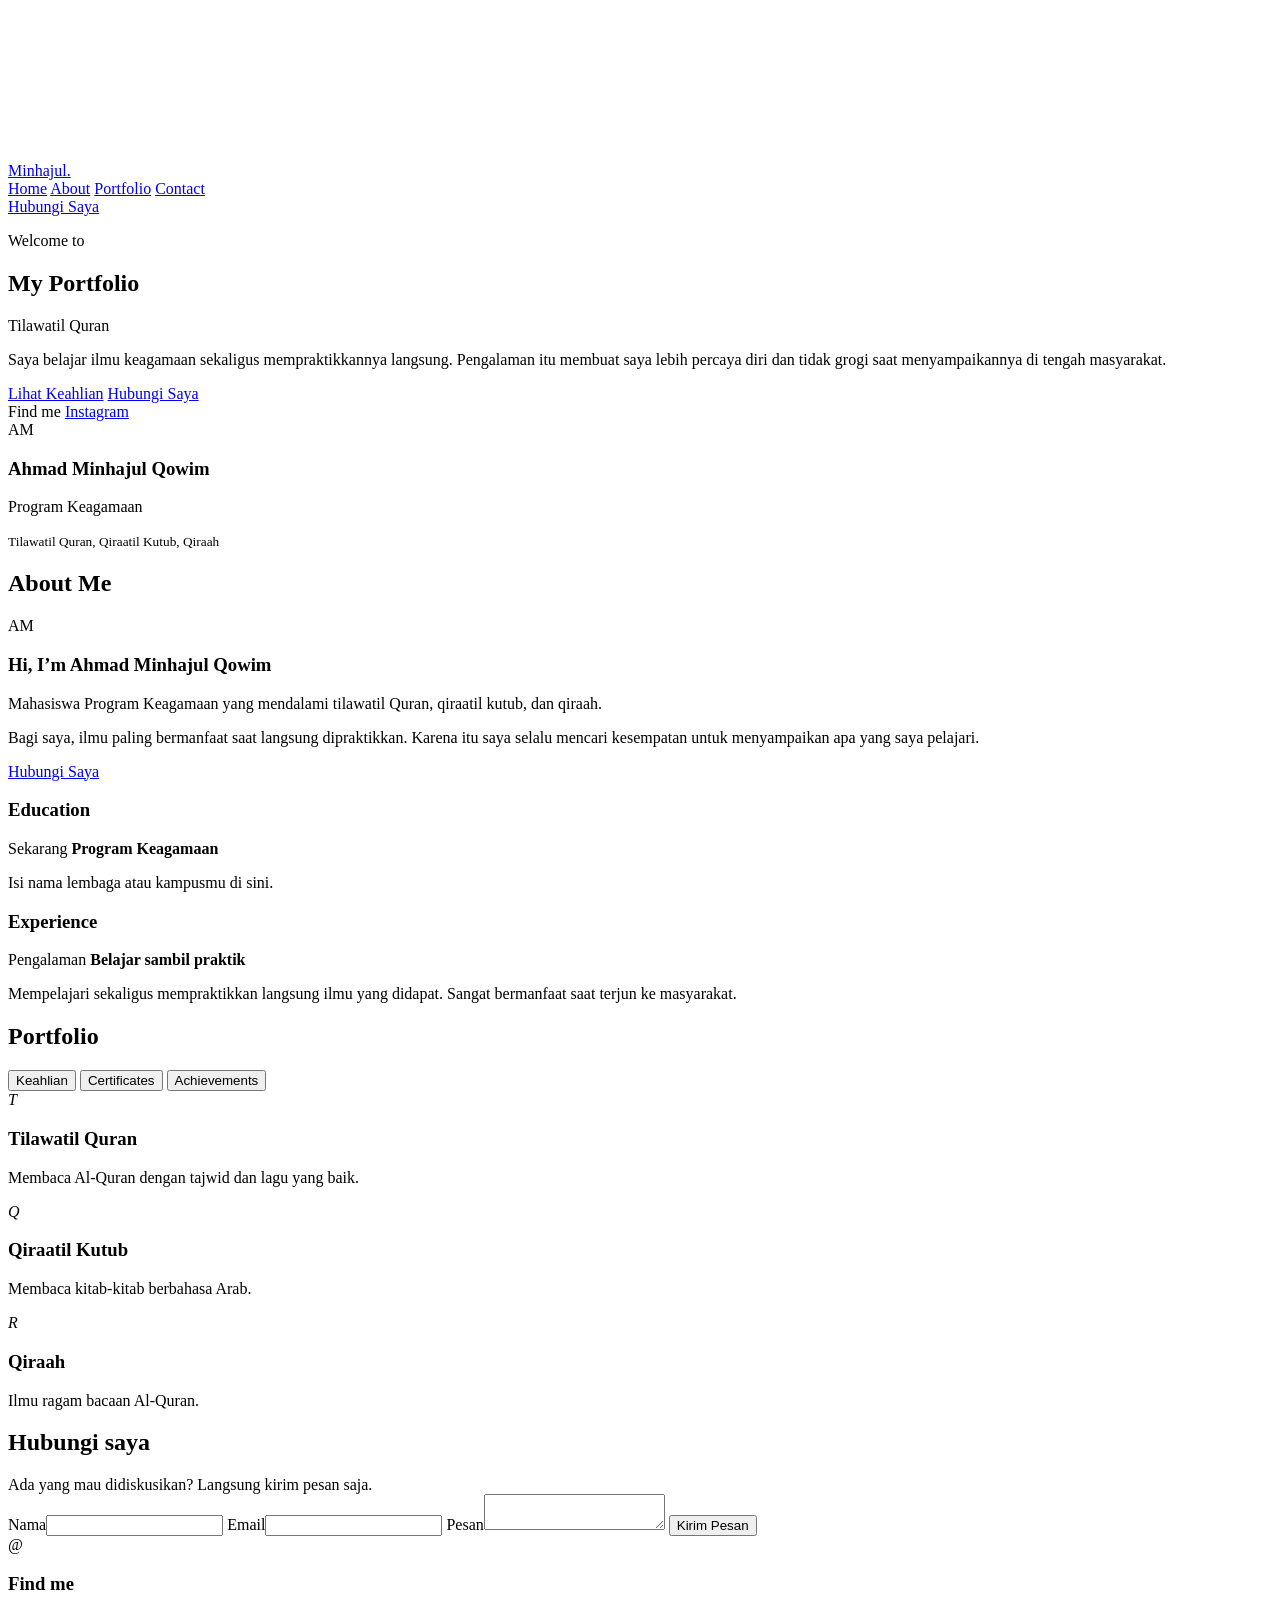
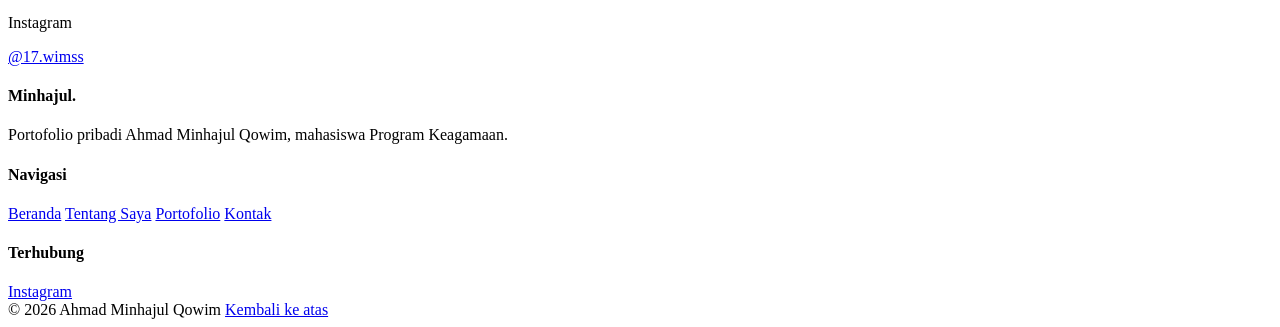
==== commit 6991b067: "Update index.html" ====
--- a/index.html
+++ b/index.html
@@ -1,313 +1,176 @@
 <!DOCTYPE html>
 <html lang="id">
 <head>
-    <meta charset="UTF-8">
-    <meta name="viewport" content="width=device-width, initial-scale=1.0">
-    <title>Itzy Production — CineMedia, Web Developer & App Premium Store</title>
-    <meta name="description" content="Itzy Production: fotografi & videografi, pembuatan website, dan layanan aplikasi premium. Based in Jember, ID.">
-    <meta name="theme-color" content="#050510">
-
-    <link rel="preconnect" href="https://fonts.googleapis.com">
-    <link rel="preconnect" href="https://fonts.gstatic.com" crossorigin>
-    <link href="https://fonts.googleapis.com/css2?family=Bebas+Neue&family=Outfit:wght@400;500;600;700&family=Space+Mono:wght@400;700&display=swap" rel="stylesheet">
-
-    <link rel="stylesheet" href="assets/style.css">
-    <noscript><style>.loader{display:none}.reveal{opacity:1;transform:none}</style></noscript>
+  <meta charset="utf-8">
+  <meta name="viewport" content="width=device-width, initial-scale=1, viewport-fit=cover">
+  <meta name="theme-color" content="#050510">
+  <meta name="description" content="Portofolio Ahmad Minhajul Qowim, mahasiswa Program Keagamaan.">
+  <title>Ahmad Minhajul Qowim | Portofolio</title>
+  <link rel="preconnect" href="https://fonts.googleapis.com">
+  <link href="https://fonts.googleapis.com/css2?family=Syne:wght@600;700&family=DM+Sans:wght@400;500&display=swap" rel="stylesheet">
+  <link rel="stylesheet" href="style.css">
 </head>
 <body>
+  <canvas id="bg" aria-hidden="true"></canvas>
+  <div class="orb o1"></div>
+  <div class="orb o2"></div>
+  <span class="meteor" style="left:70%;animation-delay:0s"></span>
+  <span class="meteor" style="left:90%;animation-delay:2.5s"></span>
+  <span class="meteor" style="left:50%;animation-delay:4.5s"></span>
 
-    <!-- LOADING SCREEN -->
-    <div class="loader" id="loader" aria-hidden="true">
-        <div class="loader-inner">
-            <div class="loader-logo">ITZY</div>
-            <div class="loader-bar"></div>
+  <header class="nav" id="nav">
+    <div class="wrap bar">
+      <a class="brand" href="#Home">Minhajul.</a>
+      <nav class="links">
+        <a href="#Home">Home</a>
+        <a href="#About">About</a>
+        <a href="#Portfolio">Portfolio</a>
+        <a href="#Contact">Contact</a>
+      </nav>
+      <a class="btn sm" href="#Contact">Hubungi Saya</a>
+    </div>
+  </header>
+
+  <main>
+    <section id="Home" class="hero">
+      <div class="wrap hgrid">
+        <div>
+          <p class="kick">Welcome to</p>
+          <h1>My Portfolio</h1>
+          <p class="typed"><span id="typed">Tilawatil Quran</span><i class="caret"></i></p>
+          <p class="lead">Saya belajar ilmu keagamaan sekaligus mempraktikkannya langsung. Pengalaman itu membuat saya lebih percaya diri dan tidak grogi saat menyampaikannya di tengah masyarakat.</p>
+          <a class="btn" href="#Portfolio">Lihat Keahlian</a>
+          <a class="btn gh" href="#Contact">Hubungi Saya</a>
+          <div class="find">
+            <span>Find me</span>
+            <a href="https://www.instagram.com/17.wimss/" rel="noopener">Instagram</a>
+          </div>
         </div>
+        <div class="cardwrap">
+          <div class="lanyard">
+            <div class="strap"></div>
+            <div class="idcard" id="idcard">
+              <div class="av">AM</div>
+              <h3>Ahmad Minhajul Qowim</h3>
+              <p>Program Keagamaan</p>
+              <small>Tilawatil Quran, Qiraatil Kutub, Qiraah</small>
+            </div>
+          </div>
+        </div>
+      </div>
+    </section>
+
+    <section id="About">
+      <div class="wrap">
+        <h2 class="t rev">About Me</h2>
+        <div class="about rev">
+          <div class="photo" role="img" aria-label="Foto profil (ganti dengan fotomu)">AM</div>
+          <div>
+            <h3>Hi, I’m Ahmad Minhajul Qowim</h3>
+            <p><span class="role">Mahasiswa Program Keagamaan</span> yang mendalami tilawatil Quran, qiraatil kutub, dan qiraah.</p>
+            <p>Bagi saya, ilmu paling bermanfaat saat langsung dipraktikkan. Karena itu saya selalu mencari kesempatan untuk menyampaikan apa yang saya pelajari.</p>
+            <a class="btn" href="#Contact">Hubungi Saya</a>
+          </div>
+        </div>
+        <div class="edu rev">
+          <div class="col">
+            <h3>Education</h3>
+            <div class="item">
+              <span>Sekarang</span>
+              <b>Program Keagamaan</b>
+              <p>Isi nama lembaga atau kampusmu di sini.</p>
+            </div>
+          </div>
+          <div class="col">
+            <h3>Experience</h3>
+            <div class="item">
+              <span>Pengalaman</span>
+              <b>Belajar sambil praktik</b>
+              <p>Mempelajari sekaligus mempraktikkan langsung ilmu yang didapat. Sangat bermanfaat saat terjun ke masyarakat.</p>
+            </div>
+          </div>
+        </div>
+      </div>
+    </section>
+
+    <section id="Portfolio">
+      <div class="wrap">
+        <h2 class="t rev">Portfolio</h2>
+        <div class="tabs rev" role="tablist">
+          <button class="tab" role="tab" aria-selected="true" data-t="p1">Keahlian</button>
+          <button class="tab" role="tab" aria-selected="false" data-t="p2">Certificates</button>
+          <button class="tab" role="tab" aria-selected="false" data-t="p3">Achievements</button>
+        </div>
+        <div class="panel grid rev" id="p1">
+          <div class="card">
+            <i>T</i>
+            <h3>Tilawatil Quran</h3>
+            <p>Membaca Al-Quran dengan tajwid dan lagu yang baik.</p>
+          </div>
+          <div class="card">
+            <i>Q</i>
+            <h3>Qiraatil Kutub</h3>
+            <p>Membaca kitab-kitab berbahasa Arab.</p>
+          </div>
+          <div class="card">
+            <i>R</i>
+            <h3>Qiraah</h3>
+            <p>Ilmu ragam bacaan Al-Quran.</p>
+          </div>
+        </div>
+        <div class="panel empty" id="p2" hidden>Belum ada sertifikat. Tambahkan sertifikatmu di bagian ini.</div>
+        <div class="panel empty" id="p3" hidden>Belum ada prestasi. Tambahkan lomba atau penghargaan yang pernah kamu raih.</div>
+      </div>
+    </section>
+
+    <section id="Contact">
+      <div class="wrap">
+        <h2 class="t rev">Hubungi saya</h2>
+        <div class="cgrid rev">
+          <form id="f">
+            <p style="margin:0;color:var(--mu)">Ada yang mau didiskusikan? Langsung kirim pesan saja.</p>
+            <label>Nama<input id="n" required autocomplete="name"></label>
+            <label>Email<input id="e" type="email" required autocomplete="email"></label>
+            <label>Pesan<textarea id="m" required></textarea></label>
+            <button class="btn" type="submit">Kirim Pesan</button>
+          </form>
+          <div class="card" style="align-self:start">
+            <i>@</i>
+            <h3>Find me</h3>
+            <p>Instagram</p>
+            <p><a href="https://www.instagram.com/17.wimss/" rel="noopener">@17.wimss</a></p>
+          </div>
+        </div>
+      </div>
+    </section>
+  </main>
+
+  <footer>
+    <div class="wrap">
+      <div class="fg">
+        <div>
+          <h4>Minhajul.</h4>
+          <p>Portofolio pribadi Ahmad Minhajul Qowim, mahasiswa Program Keagamaan.</p>
+        </div>
+        <div>
+          <h4>Navigasi</h4>
+          <a href="#Home">Beranda</a>
+          <a href="#About">Tentang Saya</a>
+          <a href="#Portfolio">Portofolio</a>
+          <a href="#Contact">Kontak</a>
+        </div>
+        <div>
+          <h4>Terhubung</h4>
+          <a href="https://www.instagram.com/17.wimss/" rel="noopener">Instagram</a>
+        </div>
+      </div>
+      <div class="copy">
+        <span>© 2026 Ahmad Minhajul Qowim</span>
+        <a class="btn gh sm" href="#Home">Kembali ke atas</a>
+      </div>
     </div>
+  </footer>
 
-    <div class="scroll-progress" id="scrollProgress" aria-hidden="true"></div>
-
-    <!-- NAVBAR (pill + droplist) -->
-    <header class="nav-wrapper">
-        <nav class="pill-navbar" aria-label="Navigasi utama">
-            <a href="#home" class="pill-logo" aria-label="Itzy Production - beranda">
-                <span class="logo-frame">
-                    <video autoplay loop muted playsinline preload="metadata" poster="images/profile.jpg">
-                        <source src="images/logo-loop.mp4" type="video/mp4">
-                    </video>
-                </span>
-                <span>ITZY PRODUCTION</span>
-            </a>
-
-            <div class="pill-nav-right">
-                <ul class="pill-links">
-                    <li><a href="#home" data-link>Home</a></li>
-                    <li><a href="#about" data-link>About</a></li>
-                    <li><a href="#services" data-link>Services</a></li>
-                    <li><a href="#portfolio" data-link>Portfolio</a></li>
-                    <li><a href="#contact" data-link>Contact</a></li>
-                </ul>
-
-                <a href="#contact" class="btn btn-light btn-sm">Hire Me</a>
-
-                <button class="menu-toggle" id="menuToggle" aria-label="Buka menu" aria-expanded="false" aria-controls="dropdownMenu">
-                    <span></span><span></span>
-                </button>
-            </div>
-
-            <div class="dropdown-menu" id="dropdownMenu">
-                <a href="#home">Home</a>
-                <a href="#about">About</a>
-                <a href="#services">Services</a>
-                <a href="#portfolio">Portfolio</a>
-                <a href="#contact">Contact</a>
-            </div>
-        </nav>
-    </header>
-
-    <main>
-        <!-- ================= HERO ================= -->
-        <section class="hero" id="home">
-            <div class="hero-stage" id="heroStage">
-                <div class="hero-meta hero-meta-left reveal">
-                    <span class="mono-tag">Welcome to my portfolio</span>
-                    <h2>Owner Itzy Production.</h2>
-                </div>
-
-                <h1 class="giant-text" id="giantText" aria-label="Portfolio">PORTFOLIO</h1>
-
-                <div class="cutout">
-                    <img src="images/Pic.png" alt="Foto Itzy, owner Itzy Production" width="720" height="1080" fetchpriority="high"
-                         onerror="this.onerror=null;this.src='https://images.unsplash.com/photo-1507003211169-0a1dd7228f2d?auto=format&fit=crop&w=800&q=70'">
-                </div>
-
-                <div class="hero-meta hero-meta-right reveal">
-                    <p>CineMedia &amp; Web Developer &amp; App Premium Store</p>
-                    <strong>Based in Jember, ID</strong>
-                </div>
-            </div>
-
-            <div class="hero-intro reveal">
-                <p>Halo, saya <strong>Itzy</strong>. Saya mengubah ide, cahaya, dan kode menjadi cerita visual serta pengalaman web yang punya makna.</p>
-                <p class="typed-line">Saya menyediakan <span class="typed" id="typed">CineMedia</span></p>
-
-                <div class="hero-cta">
-                    <a href="#portfolio" class="btn btn-primary">Explore Portfolio</a>
-                    <a href="#contact" class="btn btn-ghost">Contact Me</a>
-                </div>
-
-                <div class="find-me">
-                    <span class="mono-tag find-label">Find me</span>
-                    <a class="social-pill" href="https://instagram.com/rizbcdx_" target="_blank" rel="noopener">Instagram</a>
-                    <a class="social-pill" href="https://github.com/Rizztechno" target="_blank" rel="noopener">Github</a>
-                    <a class="social-pill" href="https://wa.me/6282233129573" target="_blank" rel="noopener">WhatsApp</a>
-                </div>
-            </div>
-
-            <!-- MARQUEE -->
-            <div class="marquee" aria-hidden="true">
-                <div class="marquee-track">
-                    <div class="marquee-group">
-                        <span>CINEMATOGRAPHY</span><i>✦</i>
-                        <span>VIDEO EDITING</span><i>✦</i>
-                        <span>WEB DEVELOPER</span><i>✦</i>
-                        <span>APP PREMIUM STORE</span><i>✦</i>
-                        <span>NETFLIX</span><i>✦</i>
-                        <span>YOUTUBE</span><i>✦</i>
-                        <span>SPOTIFY</span><i>✦</i>
-                    </div>
-                    <div class="marquee-group">
-                        <span>CINEMATOGRAPHY</span><i>✦</i>
-                        <span>VIDEO EDITING</span><i>✦</i>
-                        <span>WEB DEVELOPER</span><i>✦</i>
-                        <span>APP PREMIUM STORE</span><i>✦</i>
-                        <span>NETFLIX</span><i>✦</i>
-                        <span>YOUTUBE</span><i>✦</i>
-                        <span>SPOTIFY</span><i>✦</i>
-                    </div>
-                </div>
-            </div>
-        </section>
-
-        <!-- ================= ABOUT ================= -->
-        <section id="about" class="section">
-            <div class="section-header reveal">
-                <h2 class="section-title">ABOUT <span>ME</span></h2>
-                <p class="section-subtitle">Mengenal lebih dekat owner-nya.</p>
-            </div>
-
-            <div class="about-grid">
-                <div class="about-photo reveal">
-                    <div class="about-photo-frame">
-                        <img src="images/profile.jpg" alt="Foto profil Itzy" loading="lazy" width="480" height="600"
-                             onerror="this.onerror=null;this.src='https://images.unsplash.com/photo-1507003211169-0a1dd7228f2d?auto=format&fit=crop&w=700&q=70'">
-                    </div>
-                    <span class="about-tag mono-tag">📍 Jember, Indonesia</span>
-                </div>
-
-                <div class="about-text reveal" style="--i:1">
-                    <span class="mono-tag">Hi, I'm Itzy</span>
-                    <h3>The Owner.</h3>
-                    <p>Sebagai seorang pelajar yang fokus di bidang kreatif dan digital, saya menggabungkan keahlian teknis di bidang kamera (fotografi/videografi) dengan kemampuan membangun website serta pengalaman digital yang terasa hidup. Saya suka menangkap momen secara visual, menata cerita, dan menghadirkan tampilan yang bersih, modern, dan mudah dipahami.</p>
-                    <p>Untuk mendukung ekosistem kreatif orang lain, saya juga menyediakan berbagai kebutuhan aplikasi premium terpercaya, mulai dari hiburan (streaming Netflix, YouTube, Spotify), hingga kebutuhan digital yang memudahkan aktivitas sehari-hari.</p>
-
-                    <ul class="about-facts">
-                        <li><strong>Nama Lengkap</strong><span>Muhammad Rizqi Almubarak</span></li>
-                        <li><strong>Asal Sekolah</strong><span>MAN 1 Jember</span></li>
-                        <li><strong>Zodiak</strong><span>Pisces</span></li>
-                        <li><strong>Asal</strong><span>Jember, ID</span></li>
-                    </ul>
-
-                    <a href="#portfolio" class="btn btn-primary">Lihat Projek →</a>
-                </div>
-            </div>
-        </section>
-
-        <!-- ================= SERVICES ================= -->
-        <section id="services" class="section">
-            <div class="section-header reveal">
-                <h2 class="section-title">MY <span>SERVICES</span></h2>
-                <p class="section-subtitle">Pilih layanan, lalu langsung lanjut ke form pesan.</p>
-            </div>
-
-            <div class="services">
-                <article class="service card-lite reveal" style="--i:0">
-                    <div class="service-icon" aria-hidden="true">🎬</div>
-                    <h3>CINEMEDIA</h3>
-                    <p>Fotografi dan videografi dengan komposisi sinematik, penataan cahaya, serta editing dan color grading untuk kebutuhan konten.</p>
-                    <a href="#contact" class="service-btn" data-service="CineMedia">Pilih layanan ini →</a>
-                </article>
-                <article class="service card-lite reveal" style="--i:1">
-                    <div class="service-icon" aria-hidden="true">💻</div>
-                    <h3>WEB DEVELOPER</h3>
-                    <p>Pembuatan website dan landing page yang responsif, bersih, dan nyaman dibuka di HP maupun PC.</p>
-                    <a href="#contact" class="service-btn" data-service="Web Developer">Pilih layanan ini →</a>
-                </article>
-                <article class="service card-lite reveal" style="--i:2">
-                    <div class="service-icon" aria-hidden="true">📱</div>
-                    <h3>APP PREMIUM STORE</h3>
-                    <p>Aplikasi premium terpercaya: streaming Netflix, YouTube, Spotify, dan kebutuhan digital harian lainnya.</p>
-                    <a href="#contact" class="service-btn" data-service="App Premium Store">Pilih layanan ini →</a>
-                </article>
-            </div>
-        </section>
-
-        <!-- ================= PORTFOLIO ================= -->
-        <section id="portfolio" class="section">
-            <div class="section-header reveal">
-                <h2 class="section-title">MY <span>PORTFOLIO</span></h2>
-                <p class="section-subtitle">Kumpulan karya sinematografi dan konten, langsung dari Instagram.</p>
-            </div>
-
-            <div class="ig-grid" id="igGrid">
-                <article class="instagram-post reveal" style="--i:0">
-                    <blockquote class="instagram-media" data-instgrm-permalink="https://www.instagram.com/reel/DYNVq0JyE6p/" data-instgrm-version="14">
-                        <a href="https://www.instagram.com/reel/DYNVq0JyE6p/" target="_blank" rel="noopener noreferrer">Lihat Reel di Instagram</a>
-                    </blockquote>
-                    <a class="ig-fallback" href="https://www.instagram.com/reel/DYNVq0JyE6p/" target="_blank" rel="noopener noreferrer">Buka Reel di Instagram ↗</a>
-                </article>
-
-                <article class="instagram-post reveal" style="--i:1">
-                    <blockquote class="instagram-media" data-instgrm-permalink="https://www.instagram.com/reel/DJdauS3SOdN/" data-instgrm-version="14">
-                        <a href="https://www.instagram.com/reel/DJdauS3SOdN/" target="_blank" rel="noopener noreferrer">Lihat Reel di Instagram</a>
-                    </blockquote>
-                    <a class="ig-fallback" href="https://www.instagram.com/reel/DJdauS3SOdN/" target="_blank" rel="noopener noreferrer">Buka Reel di Instagram ↗</a>
-                </article>
-
-                <article class="instagram-post reveal" style="--i:2">
-                    <blockquote class="instagram-media" data-instgrm-permalink="https://www.instagram.com/p/DfdsmgMvKd9/" data-instgrm-version="14">
-                        <a href="https://www.instagram.com/p/DfdsmgMvKd9/" target="_blank" rel="noopener noreferrer">Lihat postingan di Instagram</a>
-                    </blockquote>
-                    <a class="ig-fallback" href="https://www.instagram.com/p/DfdsmgMvKd9/" target="_blank" rel="noopener noreferrer">Buka postingan di Instagram ↗</a>
-                </article>
-            </div>
-
-            <p class="ig-more reveal">
-                <a class="btn btn-ghost" href="https://instagram.com/rizbcdx_" target="_blank" rel="noopener">Lihat lebih banyak di @rizbcdx_ ↗</a>
-            </p>
-        </section>
-
-        <!-- ================= CONTACT ================= -->
-        <section id="contact" class="section">
-            <div class="section-header reveal">
-                <h2 class="section-title">HUBUNGI <span>SAYA</span></h2>
-                <p class="section-subtitle">Punya proyek video sinematik, butuh website, atau cari aplikasi premium? Mari berdiskusi.</p>
-            </div>
-
-            <div class="contact-grid">
-                <form class="panel reveal" id="contactForm" novalidate>
-                    <h3>Kirim Pesan</h3>
-                    <p class="panel-note">Ada yang ingin ditanyakan? Langsung kirim pesan ke WhatsApp saya.</p>
-
-                    <div class="field">
-                        <label for="cName">Nama</label>
-                        <input id="cName" name="name" type="text" autocomplete="name" placeholder="Nama kamu" required>
-                    </div>
-                    <div class="field">
-                        <label for="cEmail">Email (opsional)</label>
-                        <input id="cEmail" name="email" type="email" autocomplete="email" placeholder="email@kamu.com">
-                    </div>
-                    <div class="field">
-                        <label for="cService">Layanan</label>
-                        <select id="cService" name="service">
-                            <option value="CineMedia">CineMedia (foto &amp; video)</option>
-                            <option value="Web Developer">Web Developer</option>
-                            <option value="App Premium Store">App Premium Store</option>
-                            <option value="Lainnya">Lainnya</option>
-                        </select>
-                    </div>
-                    <div class="field">
-                        <label for="cMsg">Pesan</label>
-                        <textarea id="cMsg" name="message" rows="4" placeholder="Ceritakan kebutuhan kamu..." required></textarea>
-                    </div>
-
-                    <button type="submit" class="btn btn-primary btn-block">Send Message</button>
-                    <p class="form-hint" id="formHint" role="status">Pesan dibuka di WhatsApp dengan teks yang sudah terisi.</p>
-                </form>
-
-                <div class="panel reveal" style="--i:1">
-                    <h3>Find Me</h3>
-                    <p class="panel-note">Terhubung lewat platform favorit kamu.</p>
-                    <div class="social-list">
-                        <a class="social-card" href="https://instagram.com/rizbcdx_" target="_blank" rel="noopener"><span><strong>Instagram</strong><small>@rizbcdx_</small></span><i aria-hidden="true">↗</i></a>
-                        <a class="social-card" href="https://github.com/Rizztechno" target="_blank" rel="noopener"><span><strong>Github</strong><small>@Rizztechno</small></span><i aria-hidden="true">↗</i></a>
-                        <a class="social-card" href="https://wa.me/6282233129573" target="_blank" rel="noopener"><span><strong>WhatsApp</strong><small>+62 822-3312-9573</small></span><i aria-hidden="true">↗</i></a>
-                    </div>
-                </div>
-            </div>
-        </section>
-    </main>
-
-    <!-- ================= FOOTER ================= -->
-    <footer class="footer">
-        <div class="footer-grid">
-            <div>
-                <p class="footer-brand">ITZY<span>.production</span></p>
-                <p class="footer-text">CineMedia, Web Developer &amp; App Premium Store. Membuat cerita lewat visual dan kode.</p>
-            </div>
-            <div>
-                <h4>Navigasi</h4>
-                <ul>
-                    <li><a href="#home">Home</a></li>
-                    <li><a href="#about">About</a></li>
-                    <li><a href="#services">Services</a></li>
-                    <li><a href="#portfolio">Portfolio</a></li>
-                    <li><a href="#contact">Contact</a></li>
-                </ul>
-            </div>
-            <div>
-                <h4>Terhubung</h4>
-                <ul>
-                    <li><a href="https://instagram.com/rizbcdx_" target="_blank" rel="noopener">Instagram</a></li>
-                    <li><a href="https://github.com/Rizztechno" target="_blank" rel="noopener">Github</a></li>
-                    <li><a href="https://wa.me/6282233129573" target="_blank" rel="noopener">WhatsApp</a></li>
-                </ul>
-            </div>
-        </div>
-        <p class="footer-copy">© 2026 Itzy Production. All rights reserved.</p>
-    </footer>
-
-    <button class="to-top-btn" id="toTop" aria-label="Kembali ke atas">↑</button>
-
-    <script src="assets/script.js" defer></script>
+  <script src="script.js"></script>
 </body>
 </html>
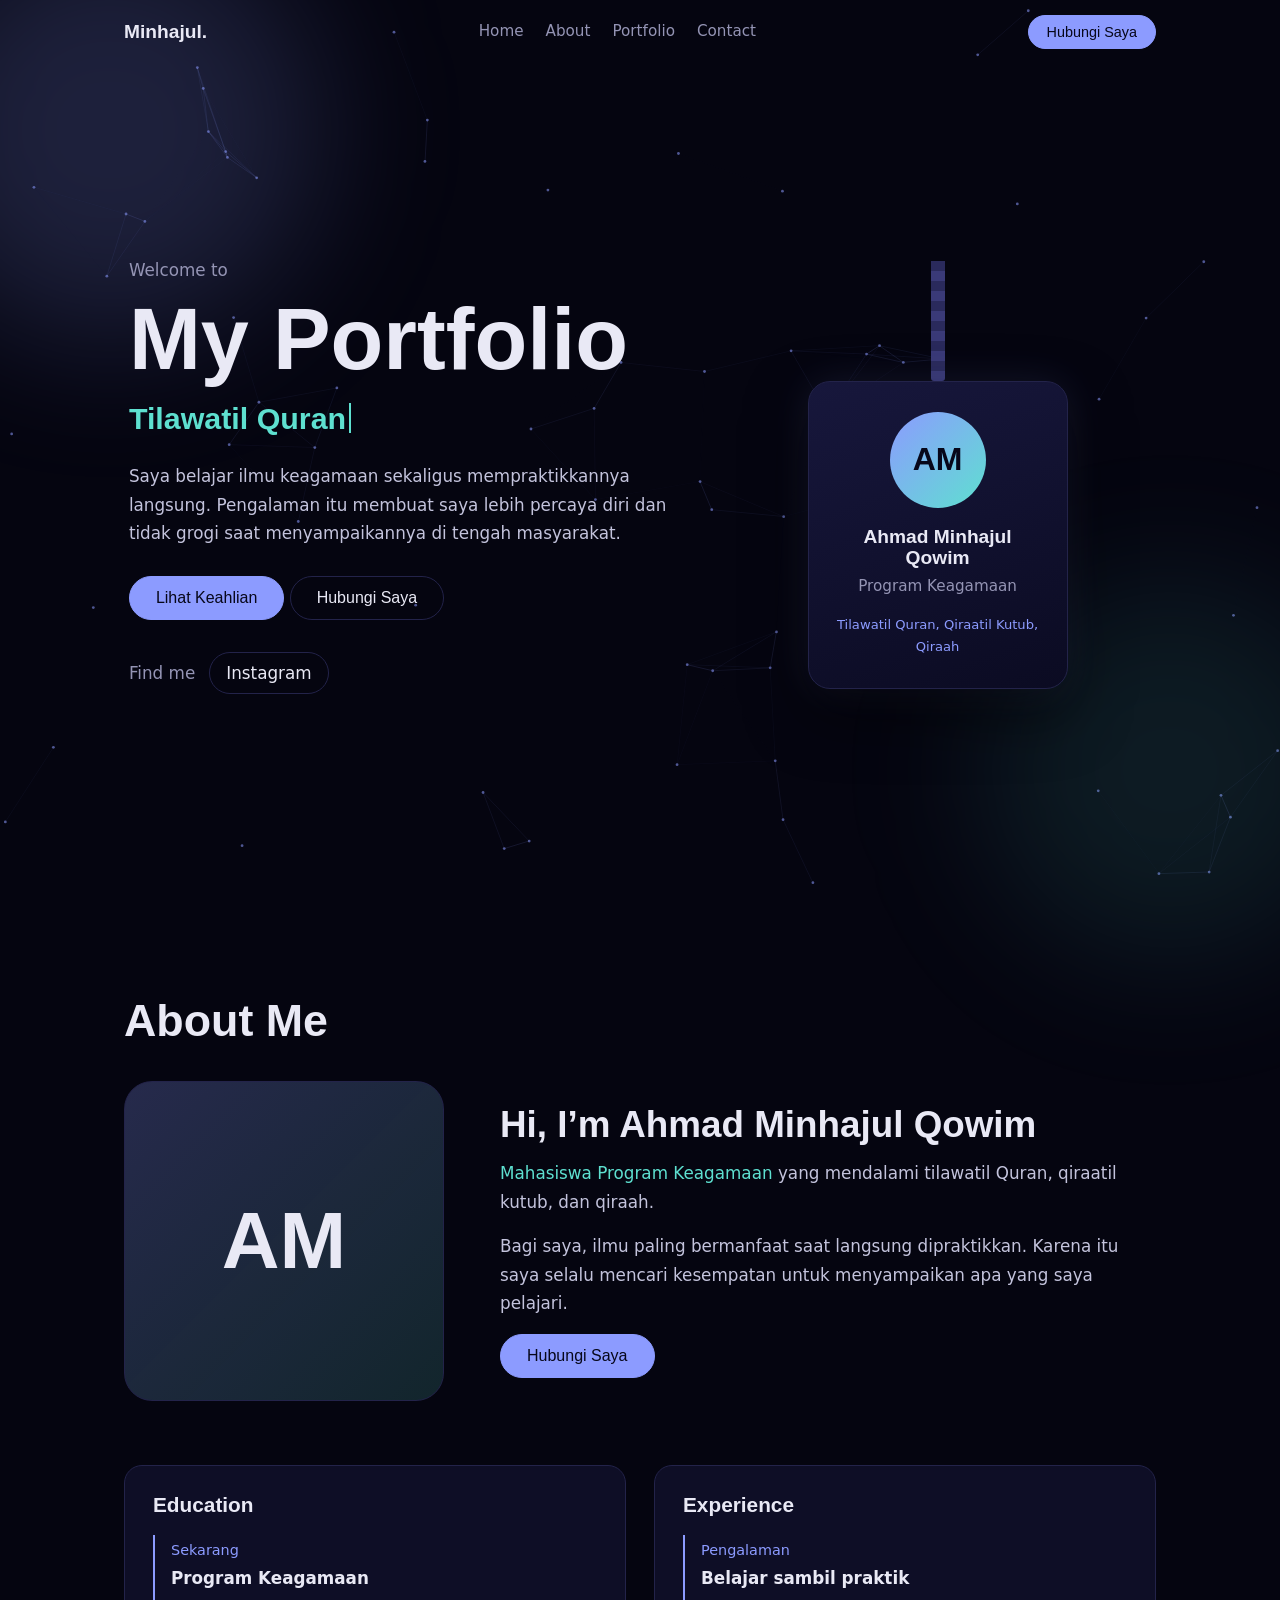
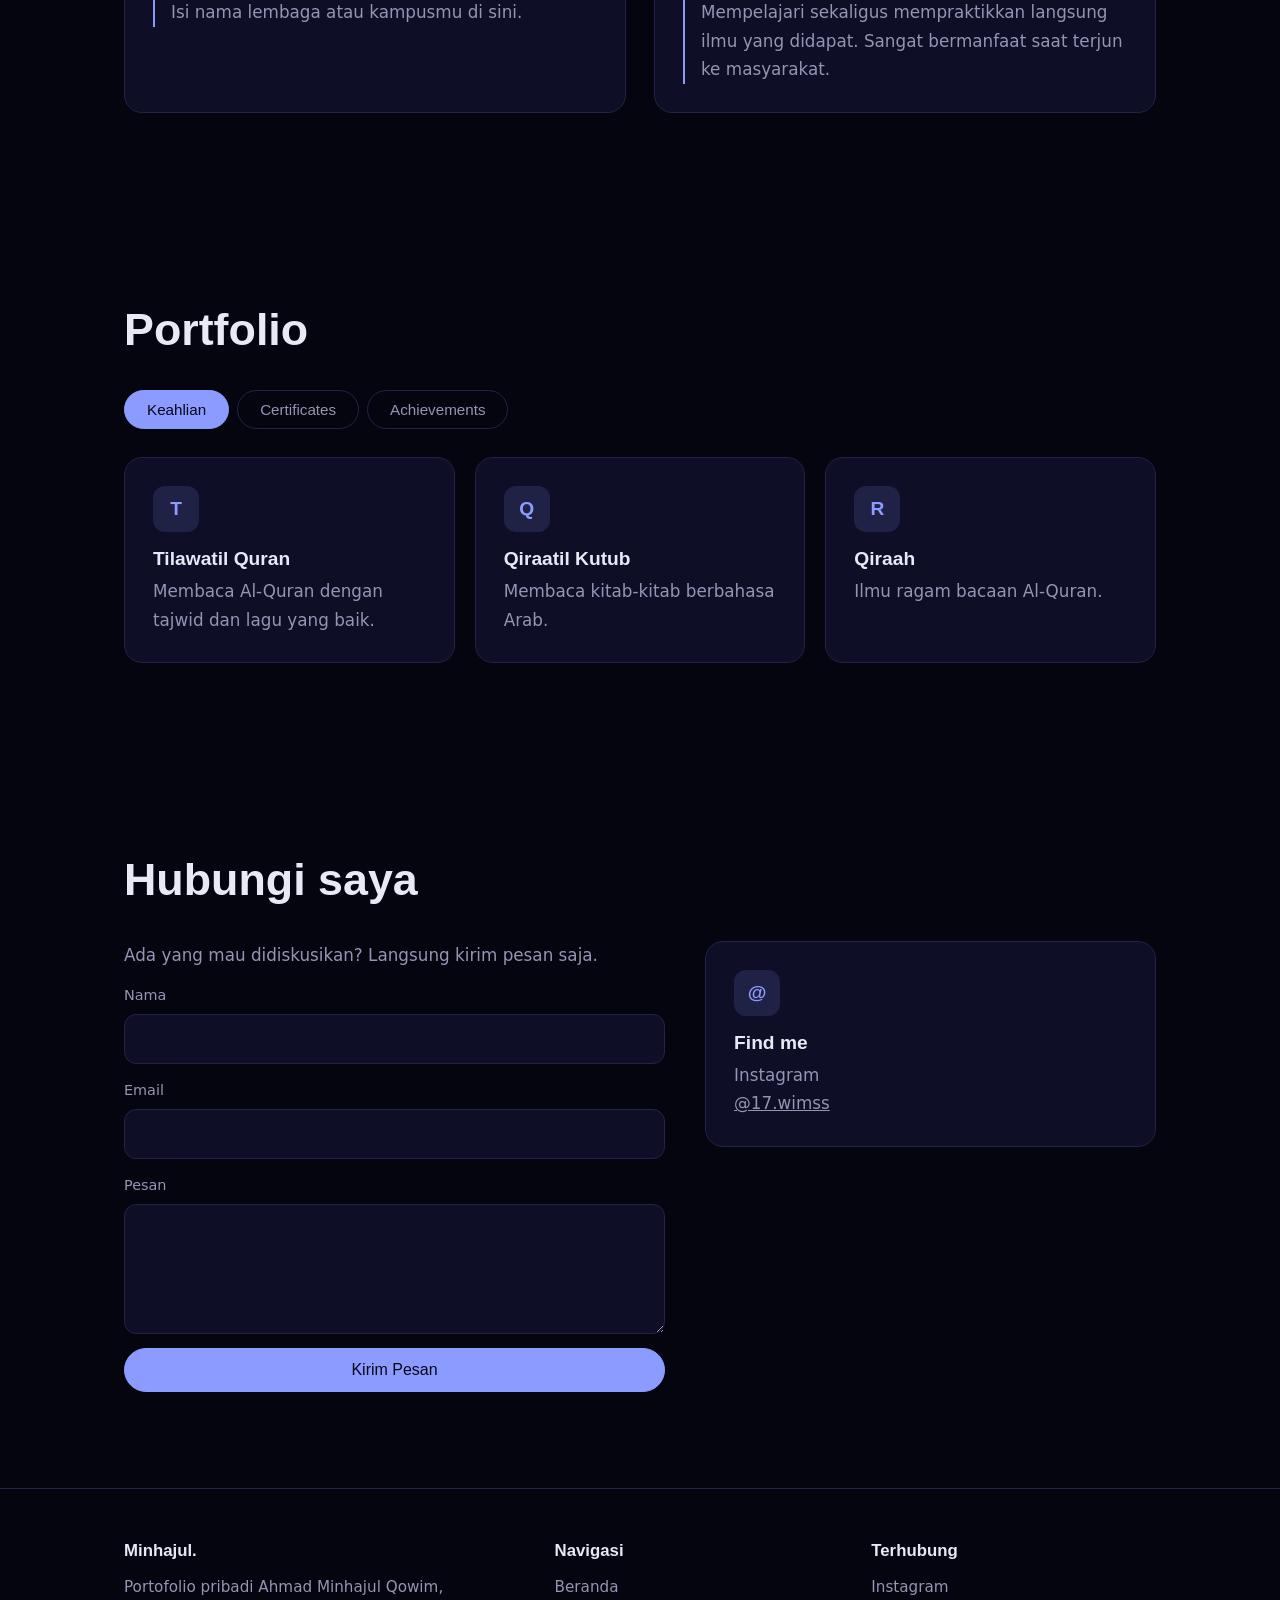
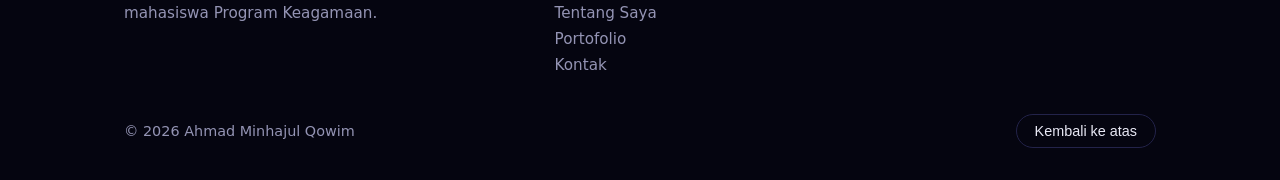
==== commit 72cd94ca: "Update stylesheet and script paths in index.html" ====
--- a/index.html
+++ b/index.html
@@ -8,7 +8,7 @@
   <title>Ahmad Minhajul Qowim | Portofolio</title>
   <link rel="preconnect" href="https://fonts.googleapis.com">
   <link href="https://fonts.googleapis.com/css2?family=Syne:wght@600;700&family=DM+Sans:wght@400;500&display=swap" rel="stylesheet">
-  <link rel="stylesheet" href="style.css">
+  <link rel="stylesheet" href="assets/style.css">
 </head>
 <body>
   <canvas id="bg" aria-hidden="true"></canvas>
@@ -171,6 +171,6 @@
     </div>
   </footer>
 
-  <script src="script.js"></script>
+  <script src="assets/script.js"></script>
 </body>
 </html>
--- a/assets/style.css
+++ b/assets/style.css
@@ -0,0 +1,631 @@
+:root {
+  --bg: #050510;
+  --sf: #0e0e26;
+  --line: #23234a;
+  --tx: #e9e9f5;
+  --mu: #9494b4;
+  --ac: #8c9bff;
+  --ac2: #5ee0d0;
+  color-scheme: dark;
+  box-sizing: border-box;
+  padding-top: env(safe-area-inset-top, 0px);
+  padding-bottom: env(safe-area-inset-bottom, 0px);
+}
+
+*, *::before, *::after {
+  box-sizing: inherit;
+}
+
+html {
+  scroll-behavior: smooth;
+  scroll-padding-top: 70px;
+  background: var(--bg);
+}
+
+body {
+  margin: 0;
+  background: var(--bg);
+  color: var(--tx);
+  font: 400 1.05rem/1.7 "DM Sans", system-ui, sans-serif;
+  overflow-x: hidden;
+}
+
+h1, h2, h3 {
+  font-family: Syne, "Segoe UI", sans-serif;
+  line-height: 1.1;
+  margin: 0;
+}
+
+a {
+  color: inherit;
+}
+
+:focus-visible {
+  outline: 2px solid var(--ac);
+  outline-offset: 3px;
+}
+
+.wrap {
+  max-width: 1080px;
+  margin: 0 auto;
+  padding: 0 24px;
+  position: relative;
+  z-index: 2;
+}
+
+#bg {
+  position: fixed;
+  inset: 0;
+  z-index: 0;
+  pointer-events: none;
+}
+
+.orb {
+  position: fixed;
+  border-radius: 50%;
+  filter: blur(70px);
+  pointer-events: none;
+  z-index: 0;
+  animation: float 14s ease-in-out infinite alternate;
+}
+
+.o1 {
+  width: 420px;
+  height: 420px;
+  background: rgba(140, 155, 255, .18);
+  top: -80px;
+  left: -100px;
+}
+
+.o2 {
+  width: 380px;
+  height: 380px;
+  background: rgba(94, 224, 208, .10);
+  bottom: -60px;
+  right: -80px;
+  animation-delay: -6s;
+}
+
+@keyframes float {
+  to {
+    transform: translate(50px, 40px) scale(1.12);
+  }
+}
+
+.meteor {
+  position: fixed;
+  top: -5%;
+  width: 2px;
+  height: 90px;
+  background: linear-gradient(to bottom, rgba(140, 155, 255, .8), transparent);
+  transform: rotate(35deg);
+  opacity: 0;
+  z-index: 0;
+  pointer-events: none;
+  animation: fall 7s linear infinite;
+}
+
+@keyframes fall {
+  0% {
+    opacity: 0;
+    transform: translate(0, 0) rotate(35deg);
+  }
+  8% {
+    opacity: 1;
+  }
+  30% {
+    opacity: 0;
+    transform: translate(-420px, 520px) rotate(35deg);
+  }
+  100% {
+    opacity: 0;
+  }
+}
+
+.nav {
+  position: fixed;
+  top: 0;
+  left: 0;
+  right: 0;
+  z-index: 10;
+  padding-top: env(safe-area-inset-top, 0px);
+  transition: background .3s, border-color .3s;
+  border-bottom: 1px solid transparent;
+}
+
+.nav.on {
+  background: rgba(5, 5, 16, .82);
+  backdrop-filter: blur(10px);
+  border-color: var(--line);
+}
+
+.bar {
+  display: flex;
+  align-items: center;
+  justify-content: space-between;
+  height: 64px;
+  gap: 16px;
+}
+
+.brand {
+  font: 700 1.2rem Syne, sans-serif;
+  text-decoration: none;
+}
+
+.links {
+  display: flex;
+  gap: 22px;
+  font-size: .95rem;
+}
+
+.links a {
+  text-decoration: none;
+  color: var(--mu);
+  transition: color .2s;
+}
+
+.links a:hover {
+  color: var(--tx);
+}
+
+.btn {
+  display: inline-block;
+  padding: 12px 26px;
+  border-radius: 999px;
+  background: var(--ac);
+  color: #07071a;
+  font-weight: 500;
+  text-decoration: none;
+  border: 1px solid var(--ac);
+  cursor: pointer;
+  font: 500 1rem "DM Sans", sans-serif;
+  transition: transform .2s, box-shadow .2s;
+}
+
+.btn:hover {
+  transform: translateY(-2px);
+  box-shadow: 0 8px 26px rgba(140, 155, 255, .4);
+}
+
+.btn.gh {
+  background: none;
+  color: var(--tx);
+  border-color: var(--line);
+}
+
+.btn.sm {
+  padding: 8px 18px;
+  font-size: .9rem;
+}
+
+section {
+  position: relative;
+  z-index: 2;
+  padding: 96px 0;
+}
+
+h2.t {
+  font-size: clamp(1.9rem, 4.5vw, 2.8rem);
+  margin-bottom: 36px;
+}
+
+.hero {
+  min-height: 100vh;
+  display: flex;
+  align-items: center;
+  padding: 110px 0 60px;
+}
+
+.hgrid {
+  display: grid;
+  grid-template-columns: 1.3fr 1fr;
+  gap: 40px;
+  align-items: center;
+}
+
+.kick {
+  color: var(--mu);
+  margin: 0 0 8px;
+}
+
+.hero h1 {
+  font-size: clamp(2.8rem, 8vw, 5.4rem);
+}
+
+.typed {
+  font: 600 clamp(1.3rem, 3vw, 1.9rem) Syne, sans-serif;
+  color: var(--ac2);
+  margin: 14px 0 18px;
+  min-height: 1.4em;
+}
+
+.caret {
+  display: inline-block;
+  width: 2px;
+  height: 1em;
+  background: var(--ac2);
+  margin-left: 3px;
+  vertical-align: -.12em;
+  animation: blink 1s steps(1) infinite;
+}
+
+@keyframes blink {
+  50% {
+    opacity: 0;
+  }
+}
+
+.lead {
+  color: #c3c3dc;
+  max-width: 52ch;
+  margin: 0 0 28px;
+}
+
+.find {
+  display: flex;
+  align-items: center;
+  gap: 14px;
+  margin-top: 32px;
+  color: var(--mu);
+}
+
+.find a {
+  padding: 6px 16px;
+  border: 1px solid var(--line);
+  border-radius: 999px;
+  text-decoration: none;
+  color: var(--tx);
+  transition: border-color .2s;
+}
+
+.find a:hover {
+  border-color: var(--ac);
+}
+
+.cardwrap {
+  display: flex;
+  justify-content: center;
+  perspective: 900px;
+}
+
+.lanyard {
+  transform-origin: 50% 0;
+  animation: swing 5s ease-in-out infinite alternate;
+  display: flex;
+  flex-direction: column;
+  align-items: center;
+}
+
+@keyframes swing {
+  from {
+    transform: rotate(-3deg);
+  }
+  to {
+    transform: rotate(3deg);
+  }
+}
+
+.strap {
+  width: 14px;
+  height: 120px;
+  background: repeating-linear-gradient(180deg, #2a2a5c 0 10px, #3a3a78 10px 20px);
+  border-radius: 0 0 3px 3px;
+}
+
+.idcard {
+  width: 260px;
+  padding: 30px 24px;
+  text-align: center;
+  border-radius: 22px;
+  background: linear-gradient(160deg, #17173c, #0b0b22);
+  border: 1px solid var(--line);
+  box-shadow: 0 24px 60px rgba(0, 0, 0, .5), 0 0 40px rgba(140, 155, 255, .12);
+  transition: transform .15s;
+  transform-style: preserve-3d;
+}
+
+.av {
+  width: 96px;
+  height: 96px;
+  margin: 0 auto 18px;
+  border-radius: 50%;
+  display: grid;
+  place-items: center;
+  font: 700 2rem Syne, sans-serif;
+  background: linear-gradient(135deg, var(--ac), var(--ac2));
+  color: #07071a;
+}
+
+.idcard h3 {
+  font-size: 1.2rem;
+  margin-bottom: 6px;
+}
+
+.idcard p {
+  margin: 0;
+  color: var(--mu);
+  font-size: .95rem;
+}
+
+.idcard small {
+  display: block;
+  margin-top: 14px;
+  color: var(--ac);
+  font-size: .82rem;
+}
+
+.about {
+  display: grid;
+  grid-template-columns: 320px 1fr;
+  gap: 56px;
+  align-items: center;
+}
+
+.photo {
+  aspect-ratio: 1;
+  border-radius: 28px;
+  display: grid;
+  place-items: center;
+  font: 700 5rem Syne, sans-serif;
+  background: linear-gradient(135deg, rgba(140, 155, 255, .25), rgba(94, 224, 208, .15));
+  border: 1px solid var(--line);
+}
+
+.about h3 {
+  font-size: clamp(1.6rem, 3.5vw, 2.3rem);
+  margin-bottom: 14px;
+}
+
+.about p {
+  color: #c3c3dc;
+  max-width: 58ch;
+  margin: 0 0 16px;
+}
+
+.about .role {
+  color: var(--ac2);
+  font-weight: 500;
+}
+
+.edu {
+  display: grid;
+  grid-template-columns: 1fr 1fr;
+  gap: 28px;
+  margin-top: 64px;
+}
+
+.col {
+  background: var(--sf);
+  border: 1px solid var(--line);
+  border-radius: 18px;
+  padding: 28px;
+}
+
+.col h3 {
+  font-size: 1.3rem;
+  margin-bottom: 18px;
+}
+
+.item {
+  border-left: 2px solid var(--ac);
+  padding-left: 16px;
+}
+
+.item b {
+  display: block;
+}
+
+.item span {
+  color: var(--ac);
+  font-size: .9rem;
+}
+
+.item p {
+  margin: 6px 0 0;
+  color: var(--mu);
+}
+
+.tabs {
+  display: flex;
+  gap: 8px;
+  flex-wrap: wrap;
+  margin-bottom: 28px;
+}
+
+.tab {
+  padding: 10px 22px;
+  border-radius: 999px;
+  border: 1px solid var(--line);
+  background: none;
+  color: var(--mu);
+  font: 500 .95rem "DM Sans", sans-serif;
+  cursor: pointer;
+  transition: all .2s;
+}
+
+.tab[aria-selected=true] {
+  background: var(--ac);
+  border-color: var(--ac);
+  color: #07071a;
+}
+
+.panel[hidden] {
+  display: none;
+}
+
+.grid {
+  display: grid;
+  grid-template-columns: repeat(auto-fit, minmax(240px, 1fr));
+  gap: 20px;
+}
+
+.card {
+  background: var(--sf);
+  border: 1px solid var(--line);
+  border-radius: 18px;
+  padding: 28px;
+  transition: transform .25s, border-color .25s, box-shadow .25s;
+}
+
+.card:hover {
+  transform: translateY(-6px);
+  border-color: var(--ac);
+  box-shadow: 0 14px 34px rgba(140, 155, 255, .16);
+}
+
+.card i {
+  display: grid;
+  place-items: center;
+  width: 46px;
+  height: 46px;
+  border-radius: 12px;
+  background: rgba(140, 155, 255, .14);
+  color: var(--ac);
+  font: 700 1.2rem Syne, sans-serif;
+  font-style: normal;
+  margin-bottom: 16px;
+}
+
+.card h3 {
+  font-size: 1.2rem;
+  margin-bottom: 8px;
+}
+
+.card p {
+  margin: 0;
+  color: var(--mu);
+}
+
+.empty {
+  color: var(--mu);
+  border: 1px dashed var(--line);
+  border-radius: 18px;
+  padding: 36px;
+  text-align: center;
+}
+
+.cgrid {
+  display: grid;
+  grid-template-columns: 1.2fr 1fr;
+  gap: 40px;
+}
+
+form {
+  display: grid;
+  gap: 14px;
+}
+
+label {
+  display: grid;
+  gap: 6px;
+  font-size: .9rem;
+  color: var(--mu);
+}
+
+input, textarea {
+  width: 100%;
+  padding: 12px 14px;
+  border-radius: 12px;
+  border: 1px solid var(--line);
+  background: var(--sf);
+  color: var(--tx);
+  font: inherit;
+}
+
+input:focus, textarea:focus {
+  outline: none;
+  border-color: var(--ac);
+}
+
+textarea {
+  min-height: 130px;
+  resize: vertical;
+}
+
+.rev {
+  opacity: 0;
+  transform: translateY(26px);
+  transition: opacity .7s, transform .7s;
+}
+
+.rev.in {
+  opacity: 1;
+  transform: none;
+}
+
+footer {
+  position: relative;
+  z-index: 2;
+  border-top: 1px solid var(--line);
+  padding: 48px 0 32px;
+}
+
+.fg {
+  display: grid;
+  grid-template-columns: 1.4fr 1fr 1fr;
+  gap: 32px;
+}
+
+.fg p {
+  color: var(--mu);
+  margin: 8px 0 0;
+  max-width: 38ch;
+  font-size: .95rem;
+}
+
+.fg h4 {
+  margin: 0 0 10px;
+  font-family: Syne, sans-serif;
+}
+
+.fg a {
+  display: block;
+  color: var(--mu);
+  text-decoration: none;
+  font-size: .95rem;
+}
+
+.fg a:hover {
+  color: var(--tx);
+}
+
+.copy {
+  display: flex;
+  justify-content: space-between;
+  align-items: center;
+  margin-top: 36px;
+  color: var(--mu);
+  font-size: .9rem;
+}
+
+@media (max-width: 820px) {
+  .hgrid, .about, .edu, .cgrid, .fg {
+    grid-template-columns: 1fr;
+  }
+  .links {
+    display: none;
+  }
+  .photo {
+    max-width: 240px;
+  }
+  .hero {
+    min-height: auto;
+  }
+  .idcard {
+    width: 230px;
+  }
+}
+
+@media (prefers-reduced-motion: reduce) {
+  html {
+    scroll-behavior: auto;
+  }
+  *, *::before {
+    animation: none !important;
+    transition: none !important;
+  }
+  .rev {
+    opacity: 1;
+    transform: none;
+  }
+}
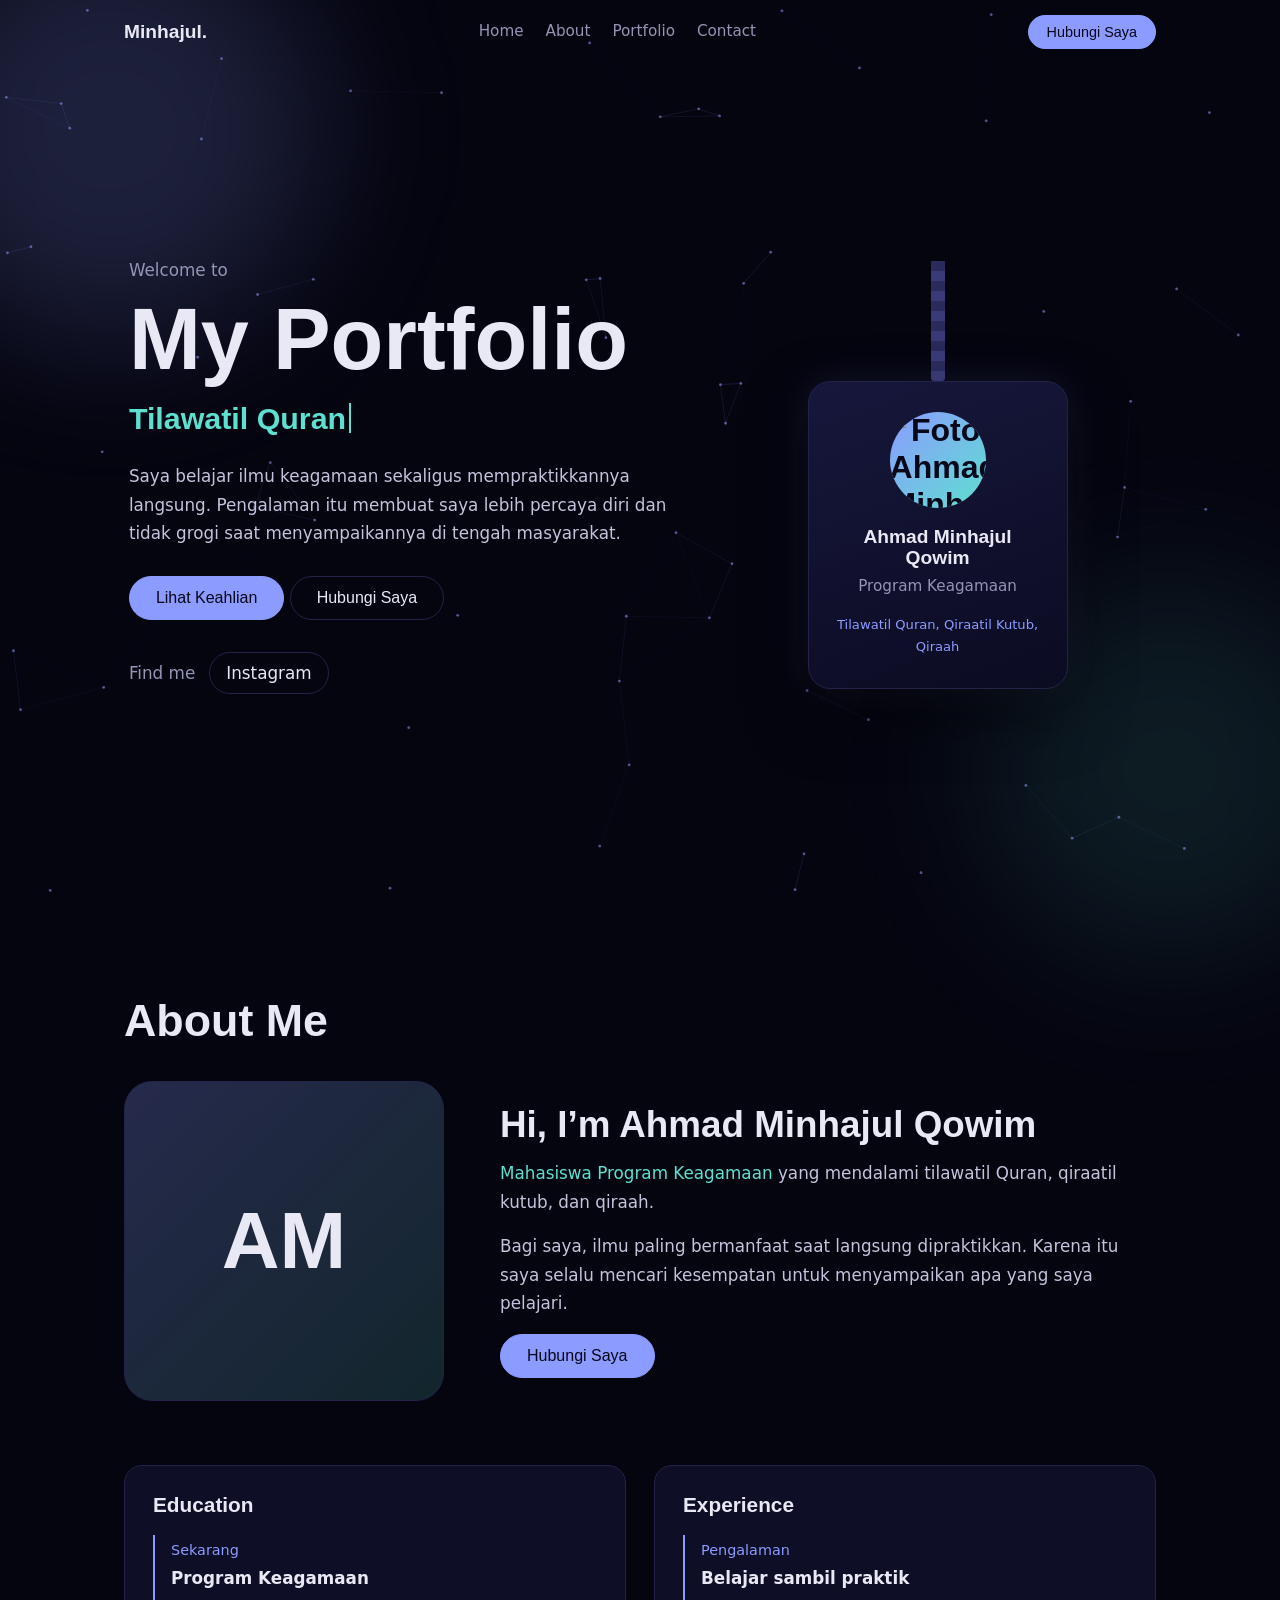
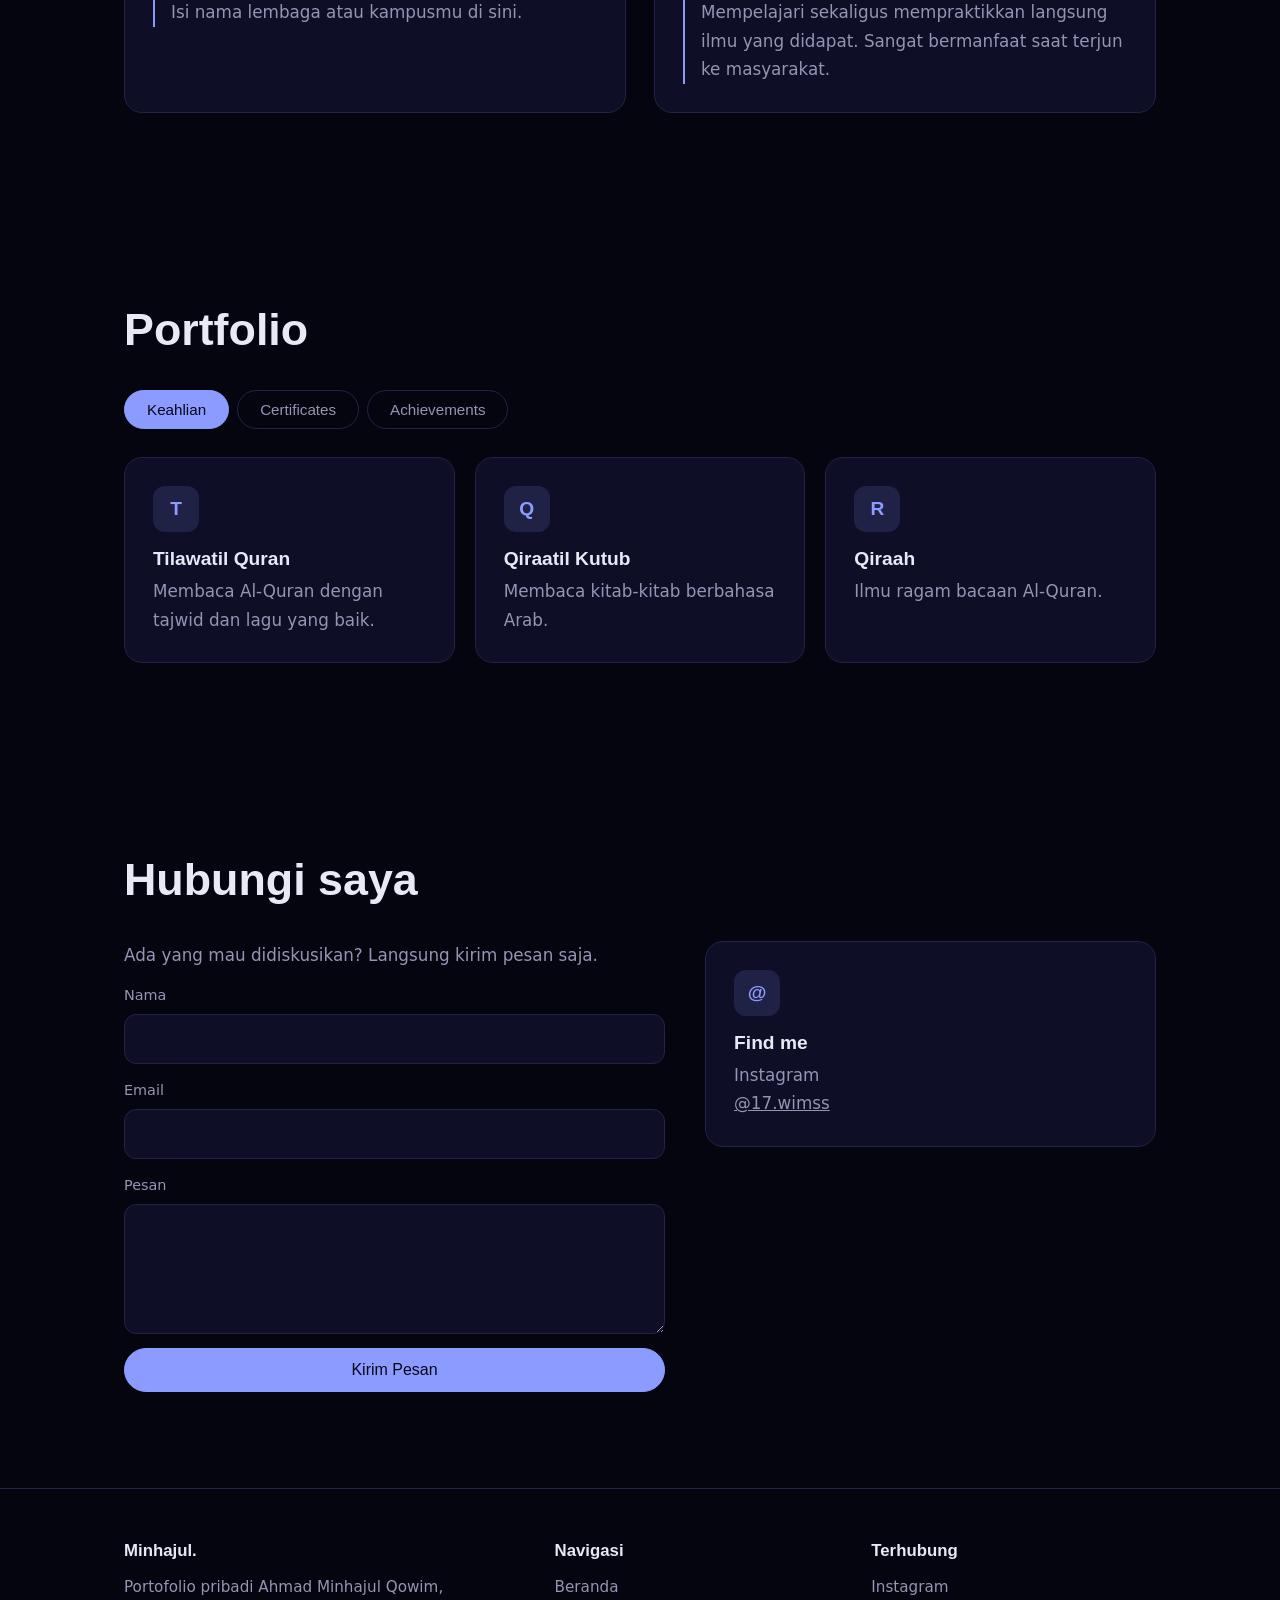
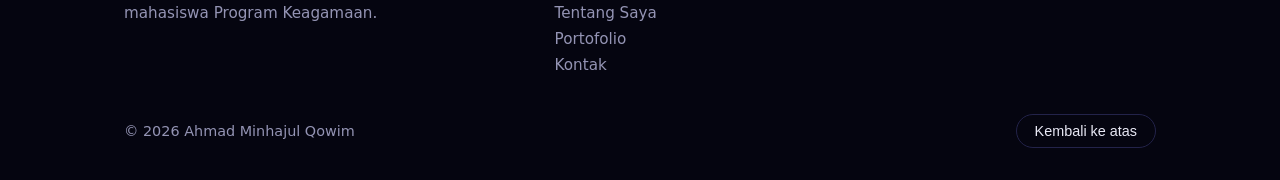
==== commit 0dc2e540: "Use a profile photo in the ID card" ====
--- a/index.html
+++ b/index.html
@@ -50,7 +50,7 @@
           <div class="lanyard">
             <div class="strap"></div>
             <div class="idcard" id="idcard">
-              <div class="av">AM</div>
+              <img class="av" src="assets/profile.jpg" alt="Foto Ahmad Minhajul Qowim" style="object-fit:cover">
               <h3>Ahmad Minhajul Qowim</h3>
               <p>Program Keagamaan</p>
               <small>Tilawatil Quran, Qiraatil Kutub, Qiraah</small>
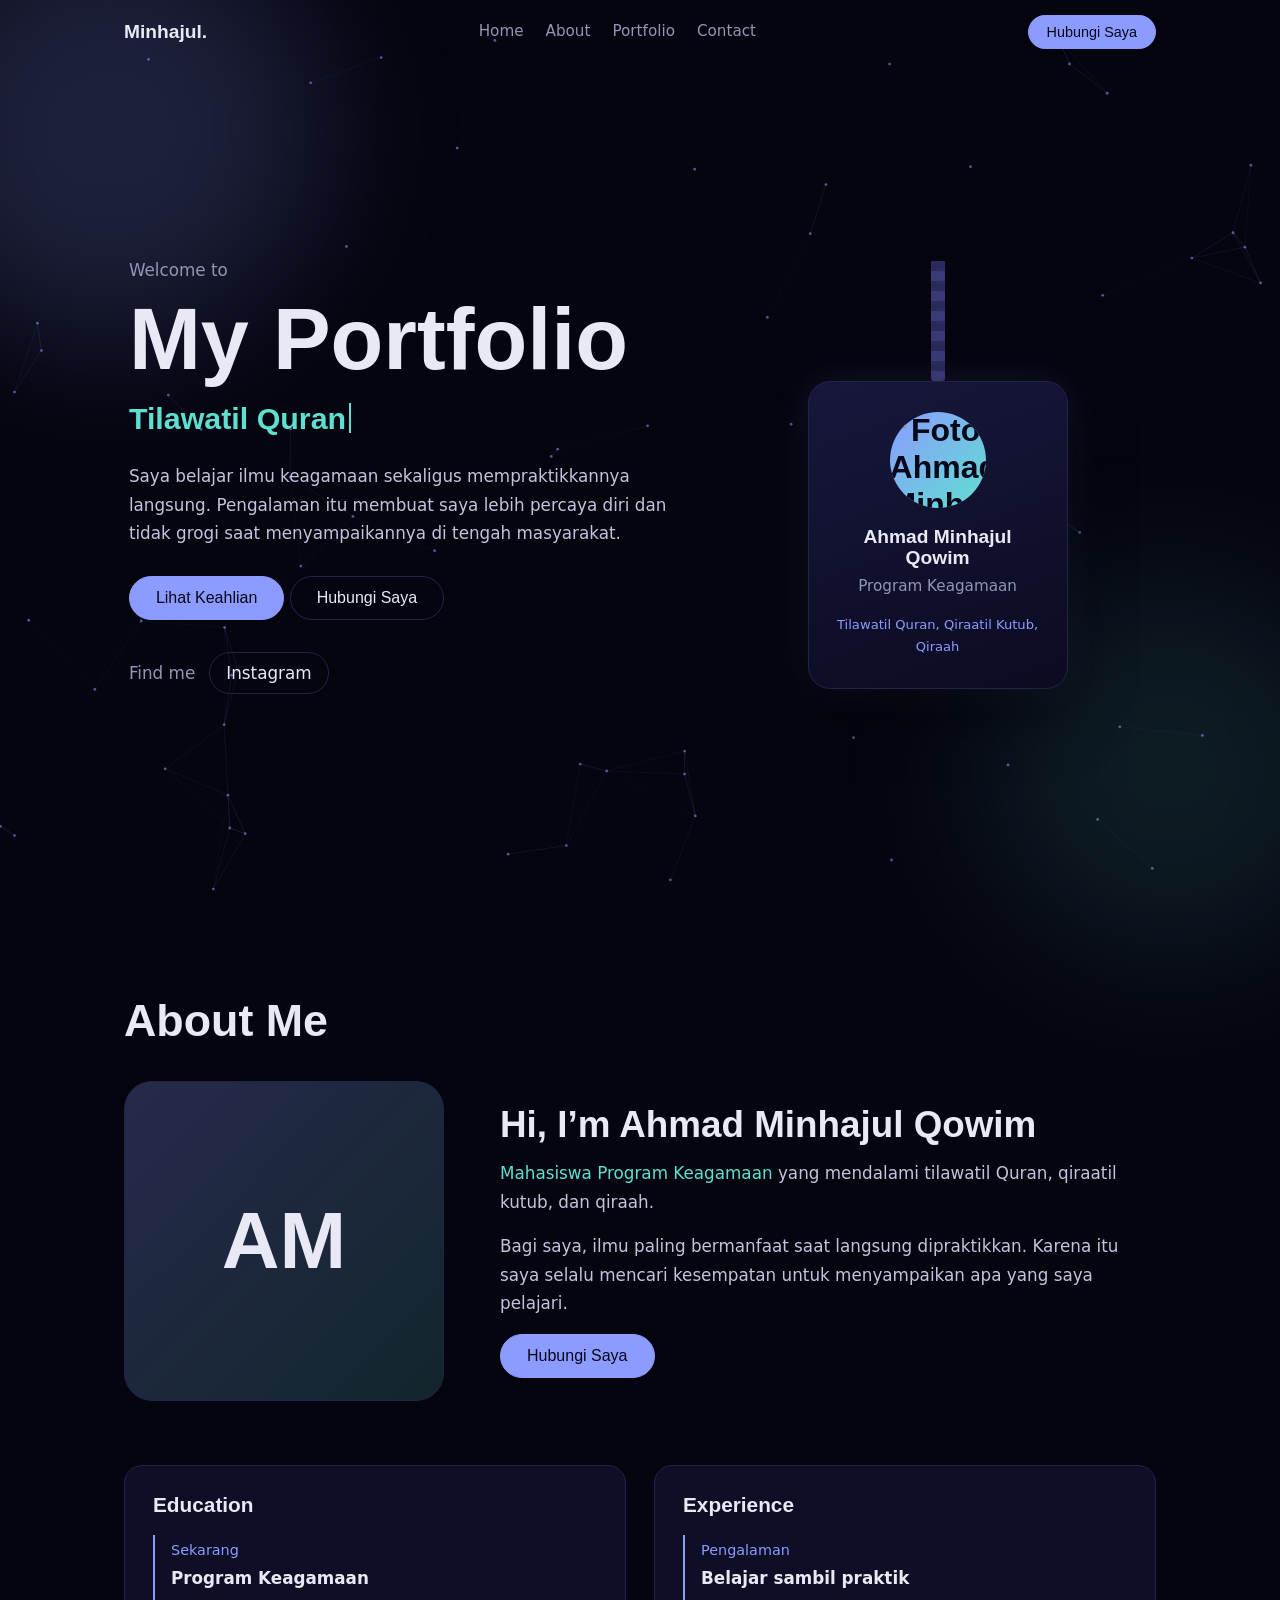
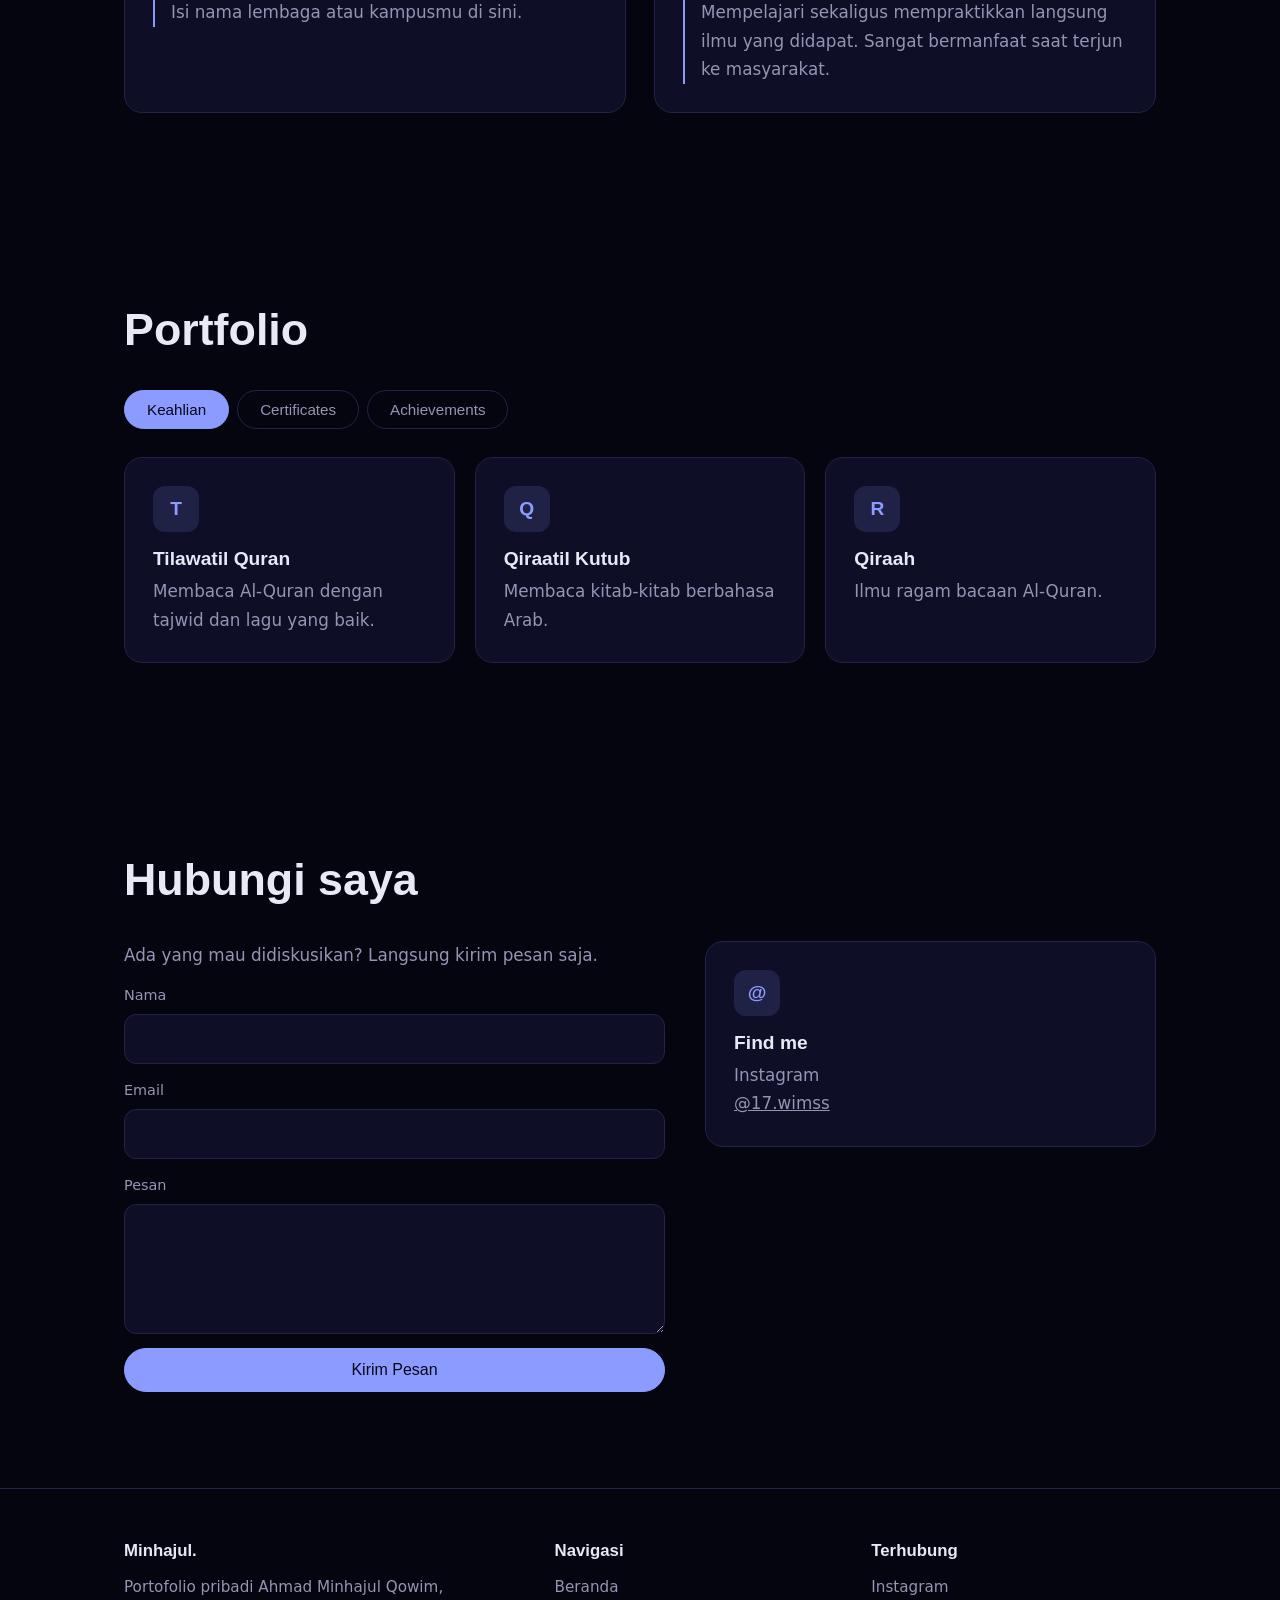
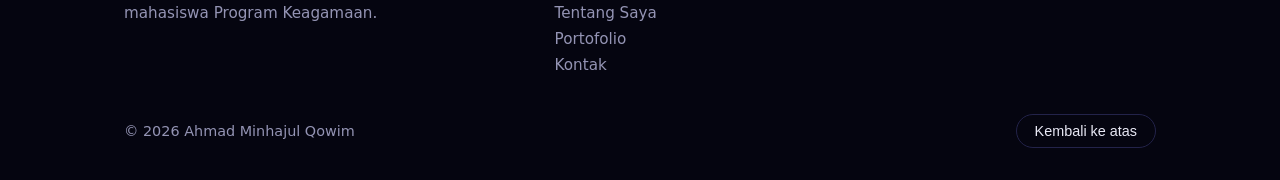
==== commit aa86110b: "Update index.html" ====
--- a/index.html
+++ b/index.html
@@ -50,7 +50,7 @@
           <div class="lanyard">
             <div class="strap"></div>
             <div class="idcard" id="idcard">
-              <img class="av" src="assets/profile.jpg" alt="Foto Ahmad Minhajul Qowim" style="object-fit:cover">
+              <img class="av" src="images/profile.jpg" alt="Foto Ahmad Minhajul Qowim" style="object-fit:cover">
               <h3>Ahmad Minhajul Qowim</h3>
               <p>Program Keagamaan</p>
               <small>Tilawatil Quran, Qiraatil Kutub, Qiraah</small>
@@ -64,7 +64,7 @@
       <div class="wrap">
         <h2 class="t rev">About Me</h2>
         <div class="about rev">
-          <div class="photo" role="img" aria-label="Foto profil (ganti dengan fotomu)">AM</div>
+          <div class="photo" role="img" aria-label="images/profile.jpg">AM</div>
           <div>
             <h3>Hi, I’m Ahmad Minhajul Qowim</h3>
             <p><span class="role">Mahasiswa Program Keagamaan</span> yang mendalami tilawatil Quran, qiraatil kutub, dan qiraah.</p>
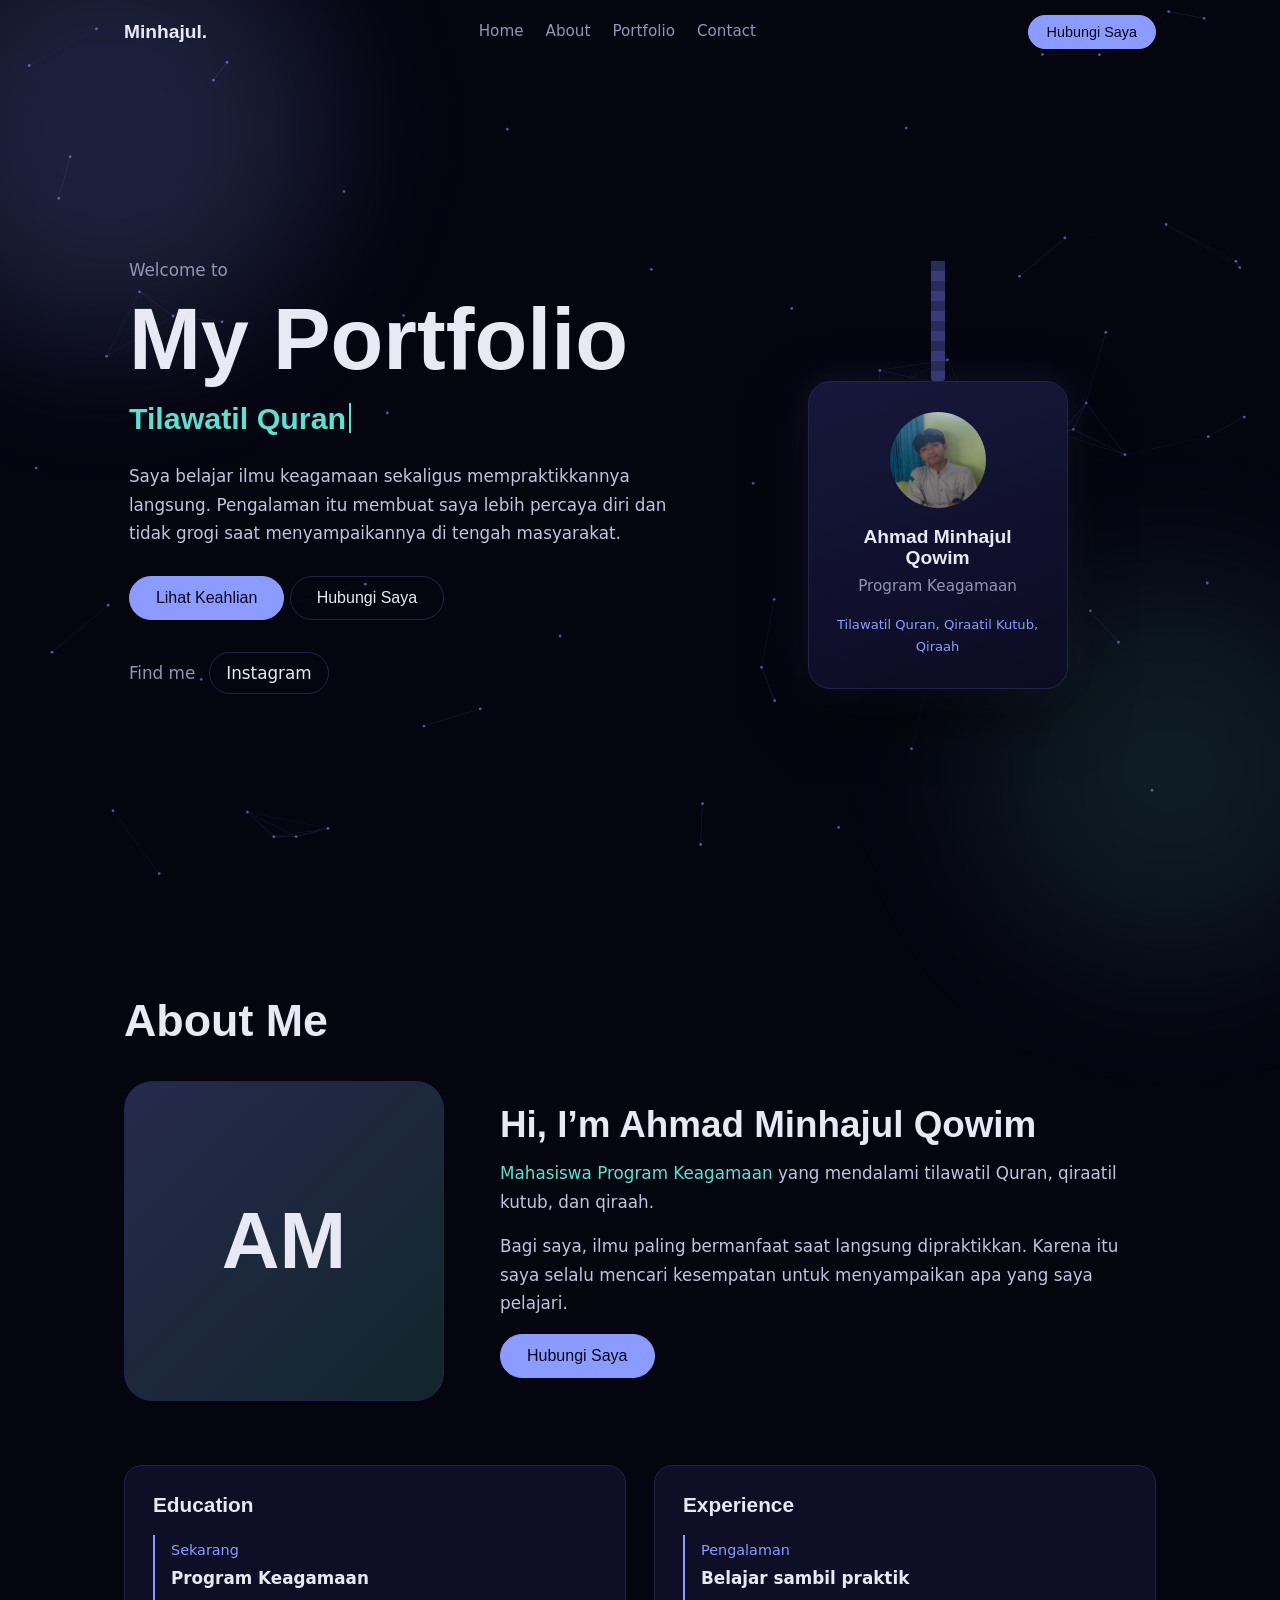
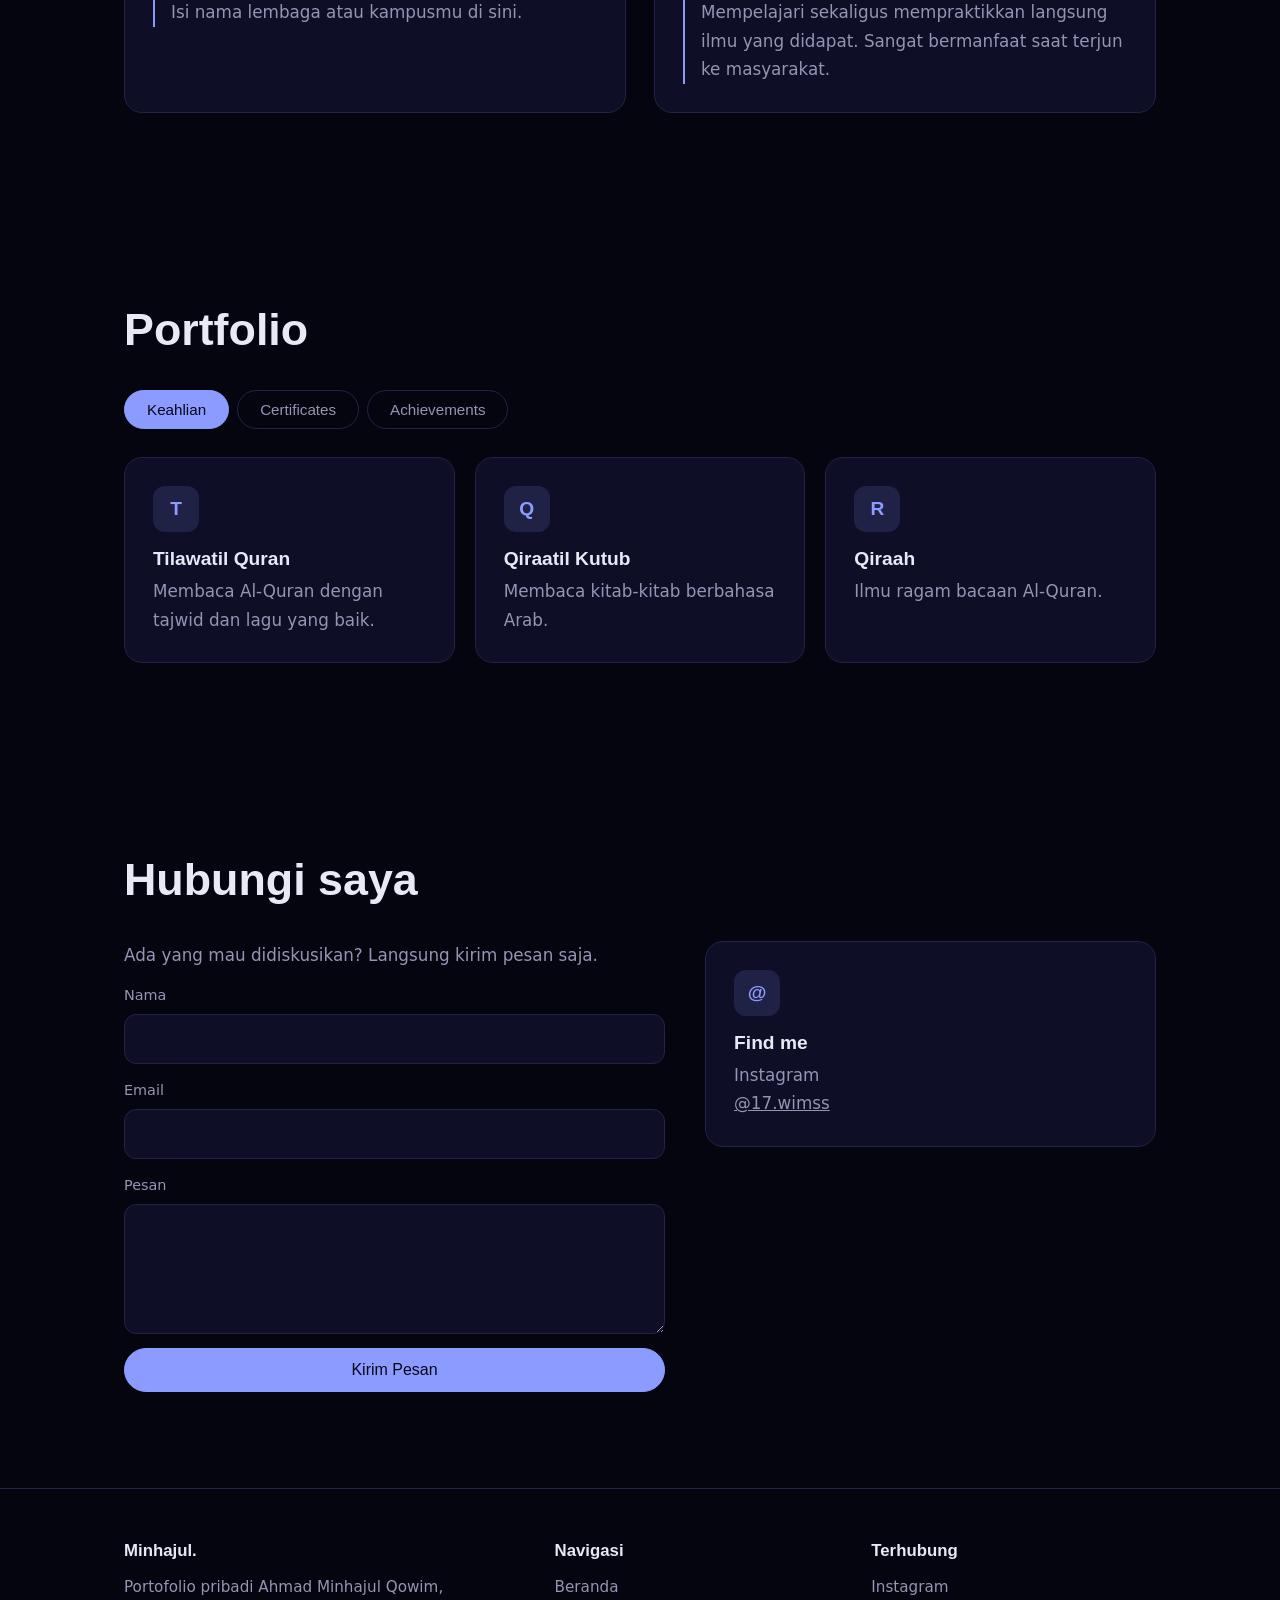
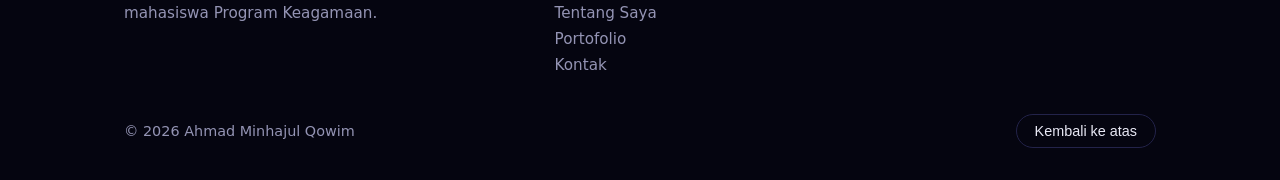
==== commit 5583d4e7: "Change profile image format from jpg to jpeg" ====
--- a/index.html
+++ b/index.html
@@ -50,7 +50,7 @@
           <div class="lanyard">
             <div class="strap"></div>
             <div class="idcard" id="idcard">
-              <img class="av" src="images/profile.jpg" alt="Foto Ahmad Minhajul Qowim" style="object-fit:cover">
+              <img class="av" src="images/profile.jpeg" alt="Foto Ahmad Minhajul Qowim" style="object-fit:cover">
               <h3>Ahmad Minhajul Qowim</h3>
               <p>Program Keagamaan</p>
               <small>Tilawatil Quran, Qiraatil Kutub, Qiraah</small>
@@ -64,7 +64,7 @@
       <div class="wrap">
         <h2 class="t rev">About Me</h2>
         <div class="about rev">
-          <div class="photo" role="img" aria-label="images/profile.jpg">AM</div>
+          <div class="photo" role="img" aria-label="images/profile.jpeg">AM</div>
           <div>
             <h3>Hi, I’m Ahmad Minhajul Qowim</h3>
             <p><span class="role">Mahasiswa Program Keagamaan</span> yang mendalami tilawatil Quran, qiraatil kutub, dan qiraah.</p>
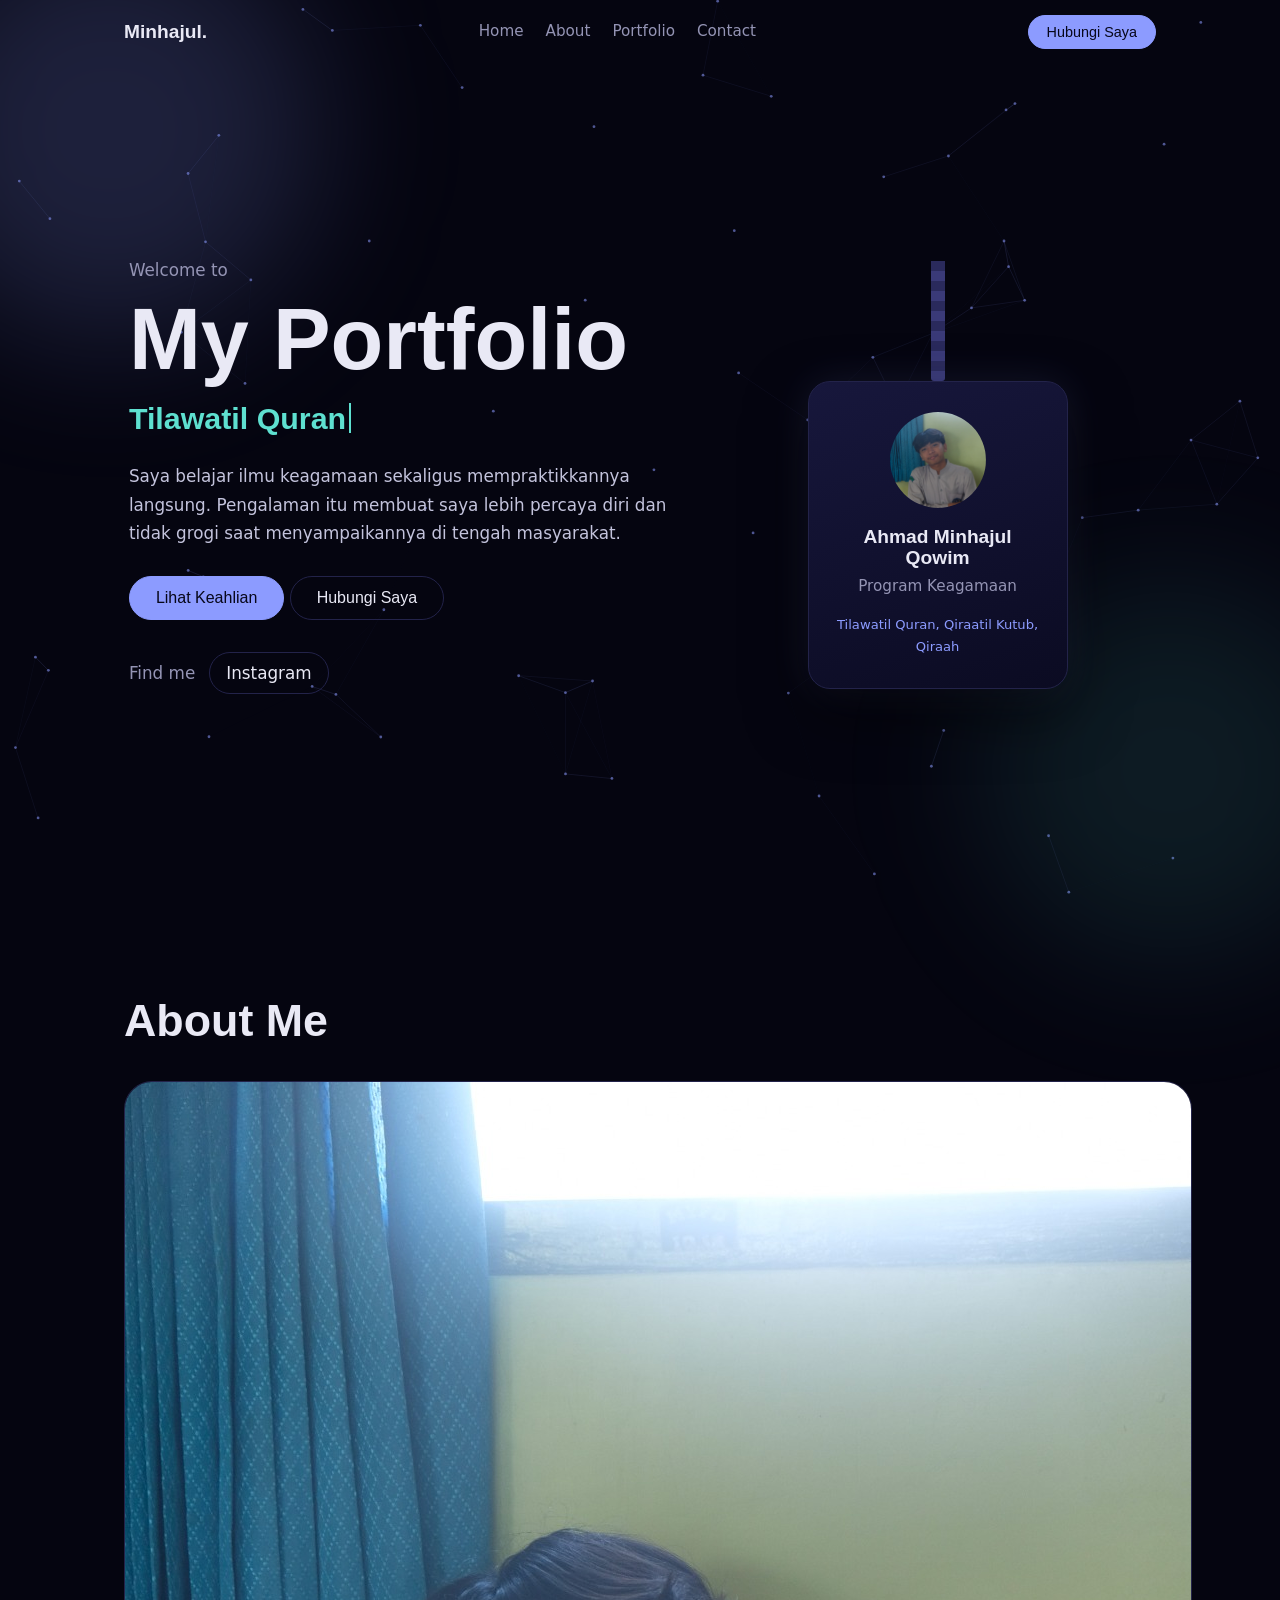
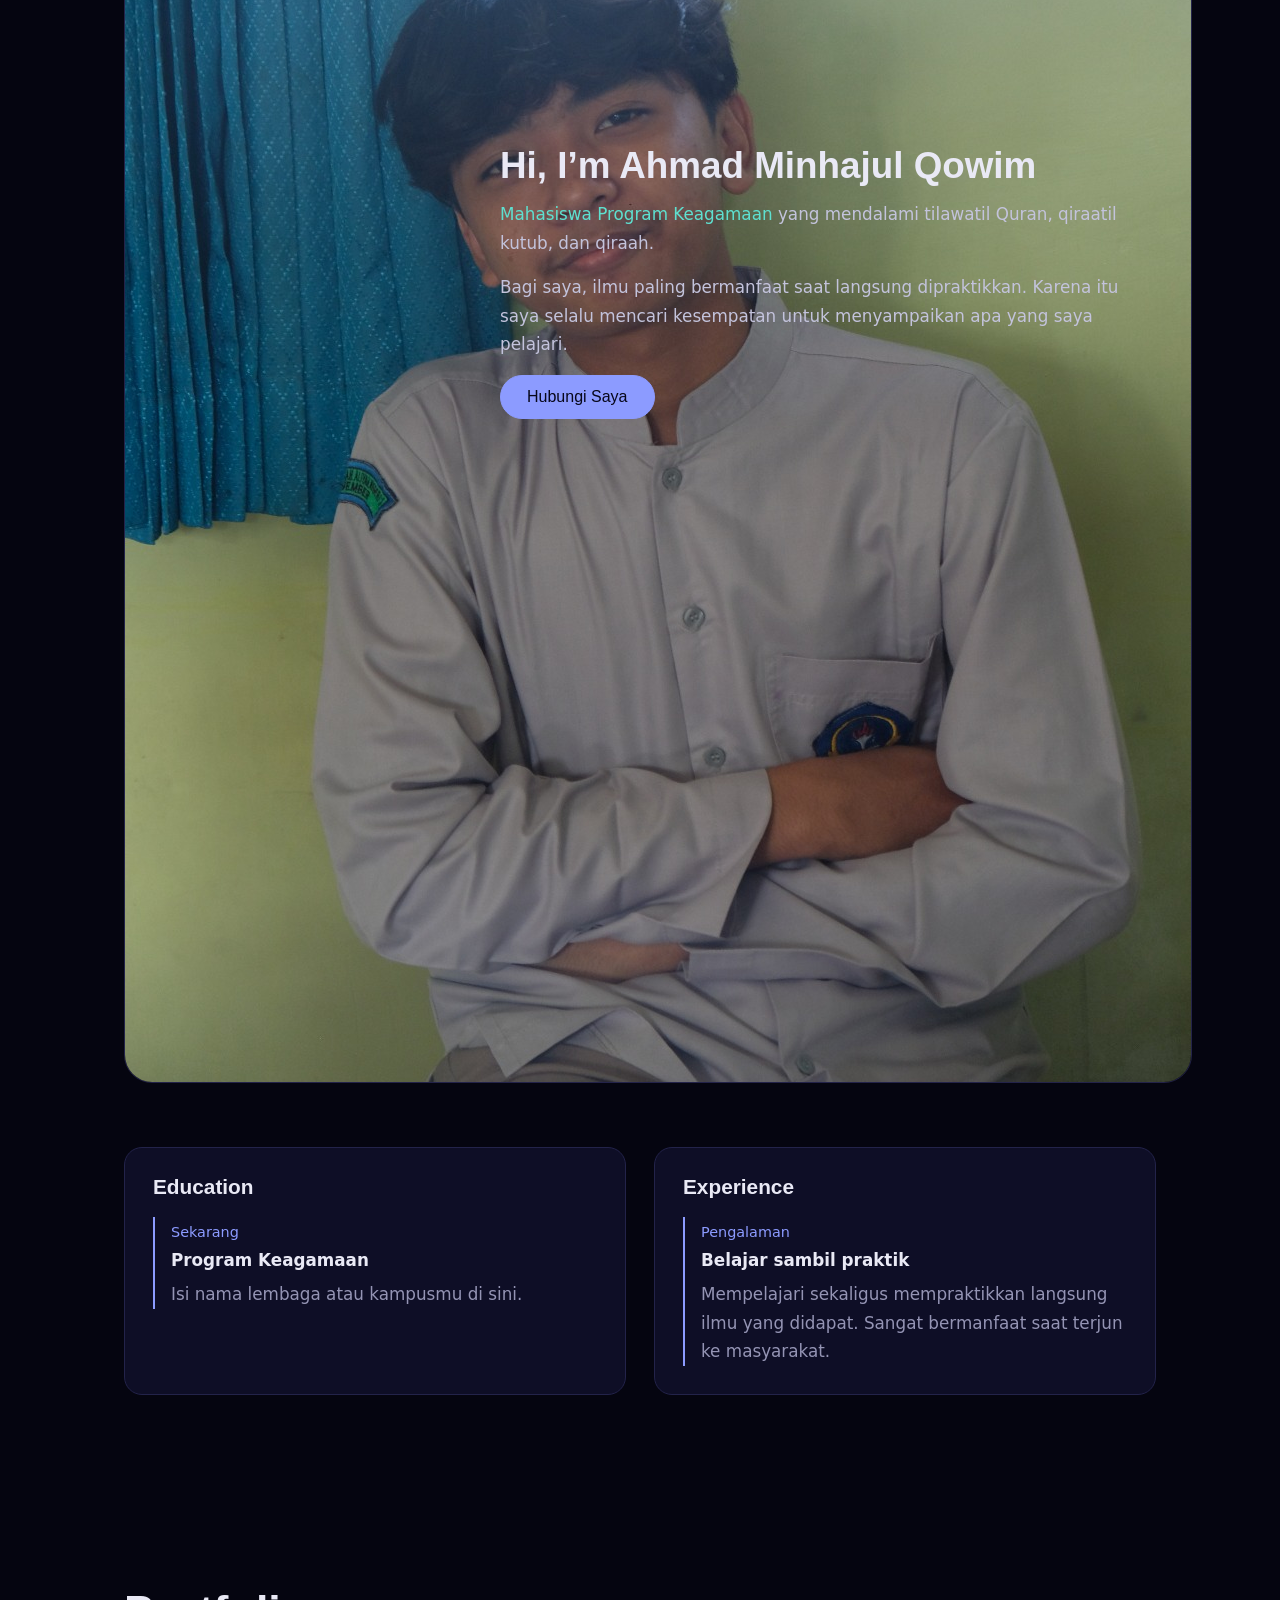
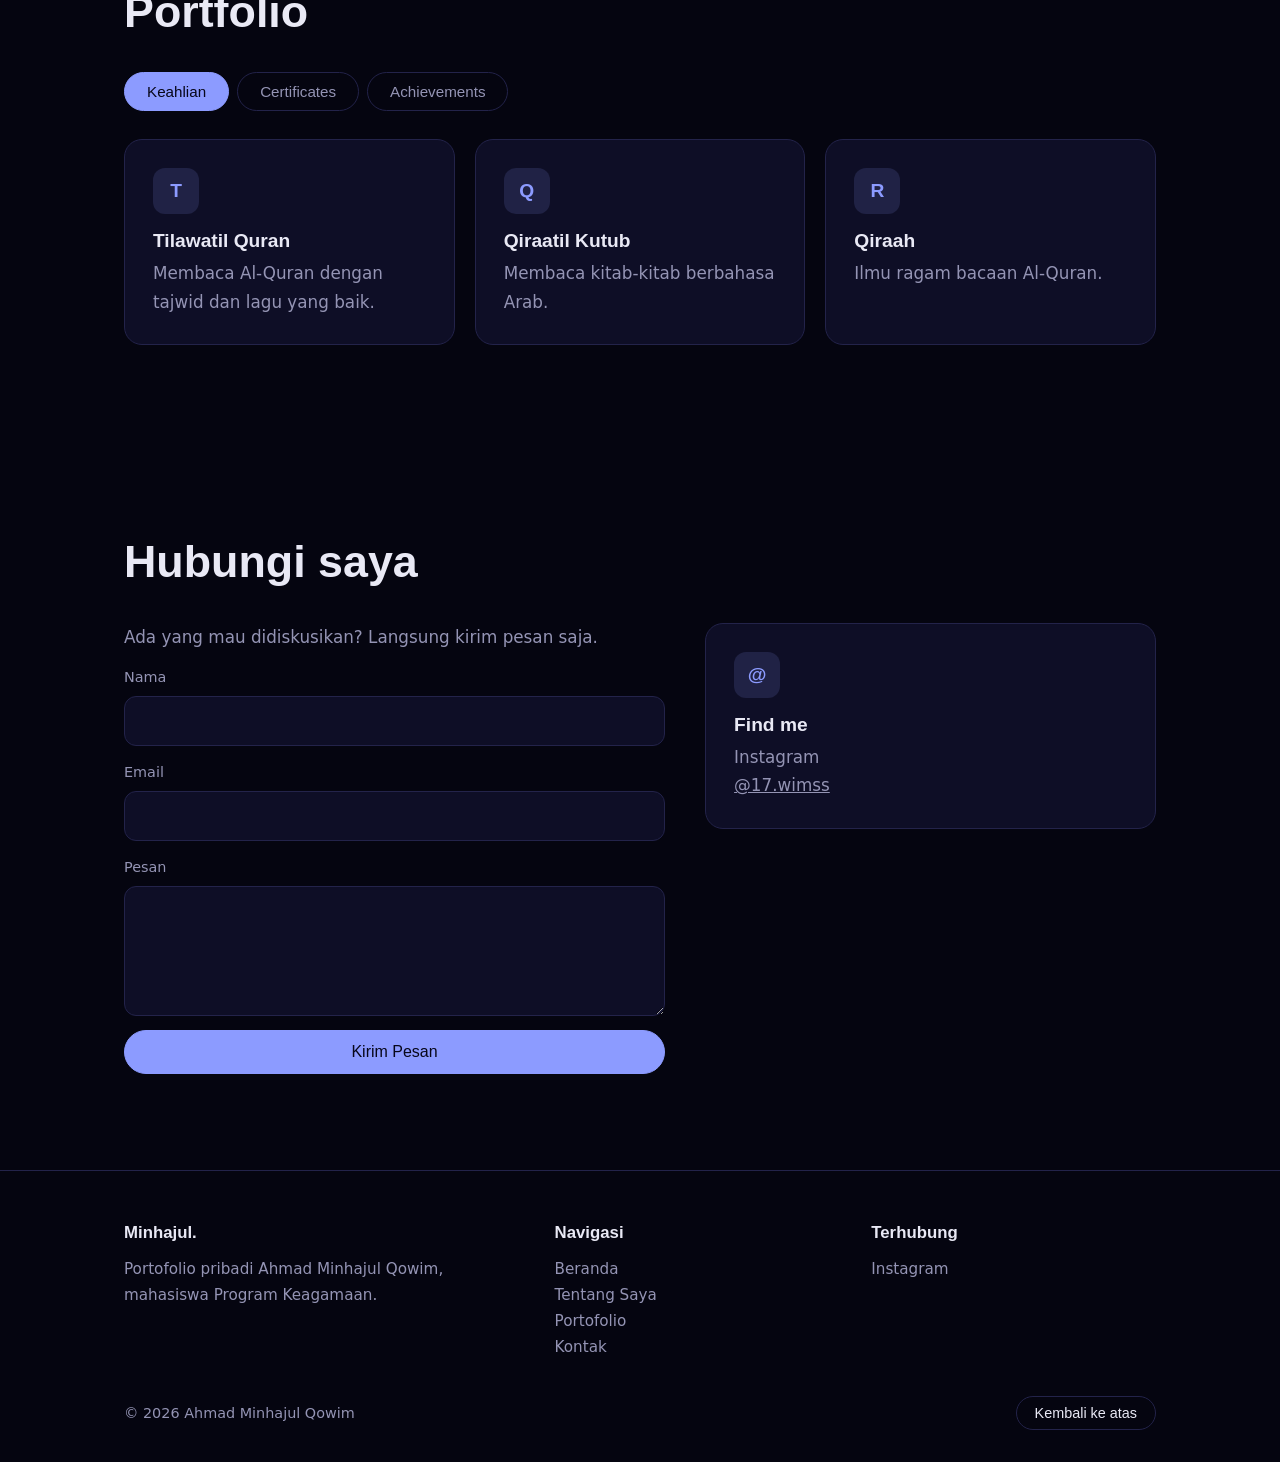
==== commit 077e85ca: "Show profile photo in About section" ====
--- a/index.html
+++ b/index.html
@@ -64,7 +64,7 @@
       <div class="wrap">
         <h2 class="t rev">About Me</h2>
         <div class="about rev">
-          <div class="photo" role="img" aria-label="images/profile.jpeg">AM</div>
+          <img class="photo" src="images/profile.jpeg" alt="Foto Ahmad Minhajul Qowim" style="object-fit:cover">
           <div>
             <h3>Hi, I’m Ahmad Minhajul Qowim</h3>
             <p><span class="role">Mahasiswa Program Keagamaan</span> yang mendalami tilawatil Quran, qiraatil kutub, dan qiraah.</p>
